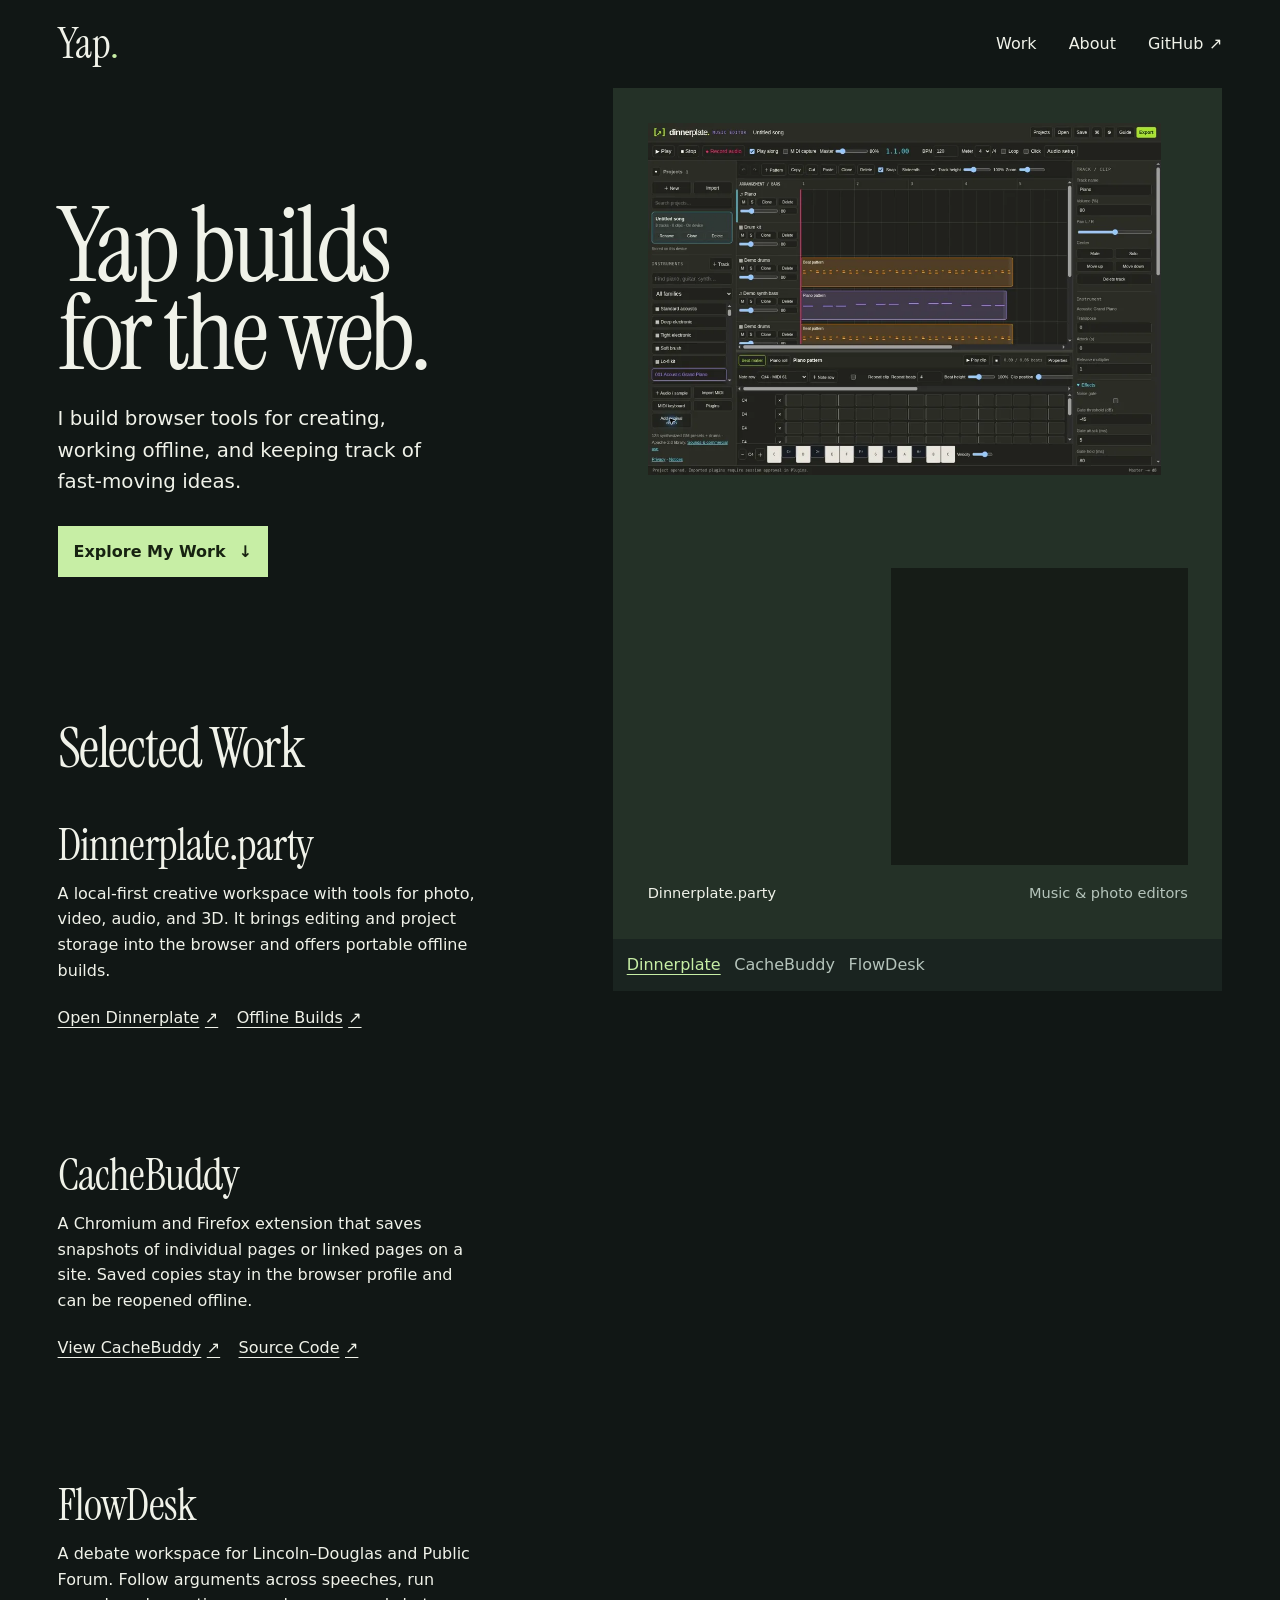
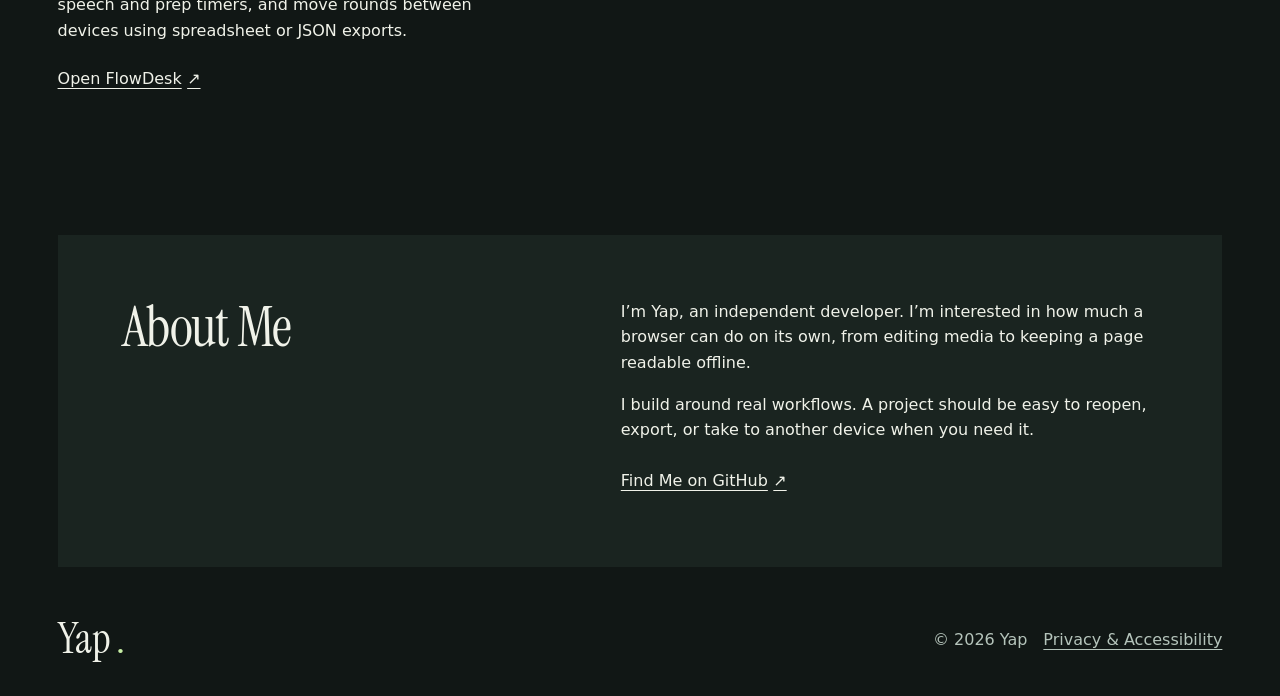
==== docs/index.html @ b9e04095 "Build Yap’s developer portfolio" ====
<!doctype html>
<html lang="en">
<head>
  <meta charset="utf-8">
  <meta name="viewport" content="width=device-width, initial-scale=1">
  <meta name="theme-color" content="#111715">
  <meta name="referrer" content="no-referrer">
  <meta name="description" content="Yap’s developer portfolio. Explore Dinnerplate.party, CacheBuddy, and FlowDesk, three tools built for the web.">
  <meta property="og:type" content="website">
  <meta property="og:title" content="Yap · Developer Portfolio">
  <meta property="og:description" content="A creative workspace, an offline web extension, and a debate desk. Built for the browser.">
  <title>Yap · Developer Portfolio</title>
  <link rel="icon" href="data:,">
  <link rel="preload" href="instrument-serif.woff2" as="font" type="font/woff2" crossorigin>
  <link rel="stylesheet" href="styles.css">
  <script defer src="portfolio.js"></script>
</head>
<body>
  <a class="skip" href="#main">Skip to content</a>
  <header class="frame site-header">
    <a class="wordmark" href="./" aria-label="Yap, portfolio home">Yap<span aria-hidden="true">.</span></a>
    <nav aria-label="Main navigation">
      <a href="#work">Work</a>
      <a href="#about">About</a>
      <a href="https://github.com/yapperyap">GitHub <span aria-hidden="true">↗</span></a>
    </nav>
  </header>

  <main id="main" class="frame" tabindex="-1">
    <div class="split">
      <div class="reading">
        <section class="intro" data-project="dinnerplate" aria-labelledby="intro-title">
          <h1 id="intro-title">Yap builds<br>for the web.</h1>
          <p class="lead">I build browser tools for creating, working offline, and keeping track of fast-moving ideas.</p>
          <a class="primary" href="#work">Explore My Work <span aria-hidden="true">↓</span></a>
        </section>

        <section id="work" class="work" aria-labelledby="work-title">
          <h2 id="work-title" data-reveal>Selected Work</h2>

          <article id="dinnerplate" class="project" data-project="dinnerplate" aria-labelledby="dinnerplate-title">
            <h3 id="dinnerplate-title" data-reveal translate="no">Dinnerplate.party</h3>
            <p data-reveal>A local-first creative workspace with tools for photo, video, audio, and 3D. It brings editing and project storage into the browser and offers portable offline builds.</p>
            <picture class="mobile-preview">
              <img src="dinnerplate.webp" width="1000" height="687" alt="Dinnerplate’s music editor with a multi-track arrangement and instrument controls.">
            </picture>
            <div class="links" data-reveal>
              <a href="https://dinnerplate.party/">Open Dinnerplate <span aria-hidden="true">↗</span></a>
              <a href="https://github.com/yapperyap/dinnerplate-party">Offline Builds <span aria-hidden="true">↗</span></a>
            </div>
          </article>

          <article id="cachebuddy" class="project" data-project="cachebuddy" aria-labelledby="cachebuddy-title">
            <h3 id="cachebuddy-title" data-reveal translate="no">CacheBuddy</h3>
            <p data-reveal>A Chromium and Firefox extension that saves snapshots of individual pages or linked pages on a site. Saved copies stay in the browser profile and can be reopened offline.</p>
            <picture class="mobile-preview">
              <img src="cachebuddy.webp" width="560" height="520" loading="lazy" decoding="async" alt="CacheBuddy’s extension popup showing page and website capture options and save progress.">
            </picture>
            <div class="links" data-reveal>
              <a href="https://yapperyap.github.io/CacheBuddyExtension/">View CacheBuddy <span aria-hidden="true">↗</span></a>
              <a href="https://github.com/yapperyap/CacheBuddyExtension">Source Code <span aria-hidden="true">↗</span></a>
            </div>
          </article>

          <article id="flowdesk" class="project" data-project="flowdesk" aria-labelledby="flowdesk-title">
            <h3 id="flowdesk-title" data-reveal translate="no">FlowDesk</h3>
            <p data-reveal>A debate workspace for Lincoln–Douglas and Public Forum. Follow arguments across speeches, run speech and prep timers, and move rounds between devices using spreadsheet or JSON exports.</p>
            <picture class="mobile-preview">
              <img src="flowdesk.webp" width="1000" height="687" loading="lazy" decoding="async" alt="Illustration of a debate flow, with argument rows and columns for successive speeches.">
            </picture>
            <div class="links" data-reveal>
              <a href="https://flowdesk.party/">Open FlowDesk <span aria-hidden="true">↗</span></a>
            </div>
          </article>
        </section>
      </div>

      <aside class="stage" aria-label="Project previews">
        <div class="stage-art" aria-hidden="true">
          <figure class="preview preview-dinner is-active" data-preview="dinnerplate">
            <div class="dinner-art">
              <img class="dinner-main" src="dinnerplate.webp" width="1000" height="687" alt="" fetchpriority="high">
              <picture class="dinner-secondary">
                <source media="(width > 48rem)" srcset="photo-editor.webp">
                <img src="[data-uri]" width="1000" height="687" alt="" decoding="async">
              </picture>
            </div>
            <figcaption>Dinnerplate.party <span>Music &amp; photo editors</span></figcaption>
          </figure>
          <figure class="preview preview-cache" data-preview="cachebuddy">
            <img src="cachebuddy.webp" width="560" height="520" alt="" loading="lazy" decoding="async">
            <figcaption>CacheBuddy <span>Offline web snapshots</span></figcaption>
          </figure>
          <figure class="preview preview-flow" data-preview="flowdesk">
            <img src="flowdesk.webp" width="1000" height="687" alt="" loading="lazy" decoding="async">
            <figcaption>FlowDesk <span>Illustrated debate flow</span></figcaption>
          </figure>
        </div>
        <nav class="stage-links" aria-label="Jump to a project">
          <a href="#dinnerplate" aria-current="location">Dinnerplate</a>
          <a href="#cachebuddy">CacheBuddy</a>
          <a href="#flowdesk">FlowDesk</a>
        </nav>
      </aside>
    </div>

    <section id="about" class="about" aria-labelledby="about-title">
      <h2 id="about-title" data-reveal>About Me</h2>
      <div>
        <p data-reveal>I’m Yap, an independent developer. I’m interested in how much a browser can do on its own, from editing media to keeping a page readable offline.</p>
        <p data-reveal>I build around real workflows. A project should be easy to reopen, export, or take to another device when you need it.</p>
        <a href="https://github.com/yapperyap" class="text-link" data-reveal>Find Me on GitHub <span aria-hidden="true">↗</span></a>
      </div>
    </section>
  </main>

  <footer class="frame site-footer">
    <a class="wordmark" href="./" aria-label="Yap, portfolio home">Yap<span aria-hidden="true">.</span></a>
    <div>
      <p>© 2026 Yap</p>
      <a href="site-notice.html">Privacy &amp; Accessibility</a>
    </div>
  </footer>
</body>
</html>
---- docs/styles.css ----
@font-face {
  font-family: "Instrument Serif";
  src: url("instrument-serif.woff2") format("woff2");
  font-style: normal;
  font-weight: 400;
  font-display: swap;
}

:root {
  color-scheme: dark;
  --ground: #111715;
  --surface: #1a2420;
  --text: #f0f2e9;
  --muted: #b5c4bb;
  --accent: #c7eea5;
  --margin: clamp(1.25rem, 4.5vw, 5rem);
  --display: "Instrument Serif", Georgia, serif;
  background: var(--ground);
  color: var(--text);
  font: 100%/1.6 system-ui, sans-serif;
}

*, *::before, *::after { box-sizing: border-box; }
html { scroll-padding-block: 1.5rem; }
body { margin: 0; }
h1, h2, h3, p, figure { margin: 0; }
h1, h2, h3 { font-weight: 400; text-wrap: balance; }
a { color: inherit; text-underline-offset: .24em; touch-action: manipulation; }
a:hover { color: var(--accent); }
:focus-visible { outline: 2px solid var(--accent); outline-offset: 5px; }
img { display: block; width: 100%; height: auto; }
.frame {
  width: min(100% - var(--margin) * 2, 90rem);
  margin-inline: auto;
}
.skip {
  position: fixed;
  z-index: 3;
  top: .75rem;
  left: .75rem;
  padding: .75rem 1rem;
  background: var(--accent);
  color: var(--ground);
  transform: translateY(-170%);
}
.skip:focus { transform: translateY(0); color: var(--ground); outline-color: var(--text); }
.site-header, .site-footer {
  display: flex;
  justify-content: space-between;
  align-items: center;
  gap: 1rem;
  min-height: 5.5rem;
}
.wordmark {
  font: 400 2.65rem/.9 var(--display);
  text-decoration: none;
  padding-block: .35rem;
}
.wordmark span { color: var(--accent); }
.site-header nav { display: flex; gap: clamp(.8rem, 2.5vw, 2.2rem); }
.site-header nav a, .site-footer a { display: inline-flex; align-items: center; gap: .35rem; min-height: 2.75rem; }
.site-header nav a { text-decoration: none; }
.site-header nav a:hover { text-decoration: underline; }

.split {
  display: grid;
  grid-template-columns: minmax(0, .88fr) minmax(0, 1.12fr);
  gap: clamp(2.4rem, 6vw, 6.5rem);
  align-items: start;
}
.reading { min-width: 0; }
.intro {
  min-height: min(67vh, 40rem);
  display: flex;
  flex-direction: column;
  justify-content: center;
  align-items: flex-start;
  padding-block: clamp(2.5rem, 7vw, 6.75rem);
}
h1 {
  font-family: var(--display);
  font-size: clamp(4.9rem, 8.1vw, 8.4rem);
  letter-spacing: -.035em;
  line-height: .85;
}
.lead {
  margin-block: 1.55rem 1.75rem;
  max-width: 31ch;
  font-size: clamp(1.05rem, 1.55vw, 1.3rem);
}
.primary {
  display: inline-flex;
  min-height: 3.2rem;
  align-items: center;
  gap: .8rem;
  padding: .55rem 1rem;
  background: var(--accent);
  color: #172211;
  font-weight: 600;
  text-decoration: none;
}
.primary:hover { background: #e0ffc7; color: #172211; }
.primary:active { transform: translateY(2px); }

.work { padding-block: 1.8rem 2rem; }
h2 {
  font: 400 clamp(2.7rem, 4.4vw, 4.2rem)/1 var(--display);
  letter-spacing: -.025em;
}
.project {
  max-width: 47ch;
  padding-block: 2.9rem;
}
.project + .project { margin-top: 1.25rem; }
.project h3 {
  font: 400 clamp(2.2rem, 3.45vw, 3.3rem)/1.03 var(--display);
  letter-spacing: -.018em;
  margin-bottom: .8rem;
}
.project p { max-width: 42ch; }
.links { display: flex; flex-wrap: wrap; gap: 0 1.15rem; margin-top: .8rem; }
.links a, .text-link { display: inline-flex; align-items: center; gap: .34rem; min-height: 2.75rem; }
.mobile-preview { display: none; }
.stage { position: sticky; top: 1.25rem; min-width: 0; }
.stage-art {
  display: grid;
  background: var(--surface);
  min-height: clamp(26rem, 47vw, 44rem);
  min-height: min(75svh, clamp(26rem, 47vw, 44rem));
}
.preview {
  grid-area: 1 / 1;
  display: grid;
  grid-template-rows: 1fr auto;
  align-items: center;
  padding: clamp(1rem, 2.7vw, 2.45rem);
  gap: 1rem;
  min-width: 0;
  opacity: 0;
  transition: opacity 480ms ease;
}
.preview.is-active { opacity: 1; z-index: 1; }
.preview-dinner { background: #243127; }
.preview-cache { background: #202e2c; }
.preview-flow { background: #262f32; }
.preview > img { justify-self: center; width: min(100%, 34rem); }
.preview-cache > img { width: min(77%, 24rem); }
.preview figcaption {
  display: flex;
  flex-wrap: wrap;
  justify-content: space-between;
  gap: .15rem 1rem;
  color: var(--text);
  font-size: .91rem;
}
.preview figcaption span { color: var(--muted); }
.dinner-art { display: grid; grid-template-columns: repeat(20, minmax(0, 1fr)); grid-template-rows: repeat(20, minmax(0, 1fr)); align-items: start; }
.dinner-art img { background: #161c17; }
.dinner-main { grid-area: 1 / 1 / 17 / 20; }
.dinner-secondary { grid-area: 13 / 10 / 21 / 21; align-self: end; }
.stage-links {
  display: flex;
  flex-wrap: wrap;
  gap: 0 .85rem;
  min-height: 3.25rem;
  padding-inline: .85rem;
  background: var(--surface);
}
.stage-links a {
  display: inline-flex;
  align-items: center;
  min-height: 2.75rem;
  text-decoration: none;
  color: var(--muted);
}
.stage-links a:hover, .stage-links a[aria-current] { color: var(--accent); text-decoration: underline; }
.about {
  background: var(--surface);
  display: grid;
  grid-template-columns: minmax(0, .88fr) minmax(0, 1.12fr);
  gap: clamp(1.4rem, 6vw, 6.5rem);
  padding: clamp(1.75rem, 5vw, 5rem);
  margin-block: 3.5rem 2rem;
}
.about p { max-width: 52ch; margin-bottom: 1rem; }
.site-footer { padding-block: 1rem 2rem; }
.site-footer > div { display: flex; flex-wrap: wrap; align-items: center; justify-content: end; gap: 0 1rem; color: var(--muted); }
.notice { max-width: 43rem; padding-block: 3rem 4rem; }
.notice h1 { font-size: clamp(3.6rem, 7vw, 6rem); }
.notice h2 { font-size: 2.35rem; margin-block: 2.15rem .6rem; }
.notice p + p { margin-top: .85rem; }
.notice a { overflow-wrap: anywhere; }

@media (max-width: 64rem) {
  .split { gap: 2rem; }
  h1 { font-size: clamp(4.5rem, 8.5vw, 6.8rem); }
}

@media (max-width: 48rem) {
  .site-header { min-height: 4.65rem; }
  .split { display: block; }
  .stage { display: none; }
  .intro { min-height: 0; padding-block: clamp(2rem, 9vw, 5rem) 2.5rem; }
  h1 { font-size: clamp(4.5rem, 12.75vw, 6.9rem); }
  .work { padding-block: .75rem 0; }
  .project { max-width: none; padding-block: 1.8rem; }
  .project + .project { margin-top: .65rem; }
  .mobile-preview { display: block; margin-top: 1.1rem; max-width: 35rem; background: var(--surface); }
  #cachebuddy .mobile-preview { padding: 1rem; }
  #cachebuddy .mobile-preview img { width: min(100%, 24rem); margin-inline: auto; }
  .about { grid-template-columns: 1fr; margin-block: 2rem 1rem; }
}

@media (prefers-reduced-motion: no-preference) {
  html { scroll-behavior: smooth; }
  .intro h1, .intro .lead, .intro .primary, .stage-art {
    animation: arrive 620ms cubic-bezier(.2, .65, .3, 1) backwards;
  }
  .intro .lead { animation-delay: 80ms; }
  .intro .primary { animation-delay: 160ms; }
  .stage-art { animation-delay: 110ms; }
  .dinner-secondary { animation: settle 1.2s cubic-bezier(.2, .65, .3, 1) 160ms backwards; }
  .revealed { animation: arrive 520ms cubic-bezier(.2, .65, .3, 1) var(--delay, 0ms) backwards; }
  @keyframes arrive { from { opacity: 0; transform: translateY(17px); } }
  @keyframes settle { from { opacity: 0; transform: translate(12px, 16px) scale(.97); } }
}

@media (prefers-reduced-motion: reduce) {
  .preview { transition: none; }
}
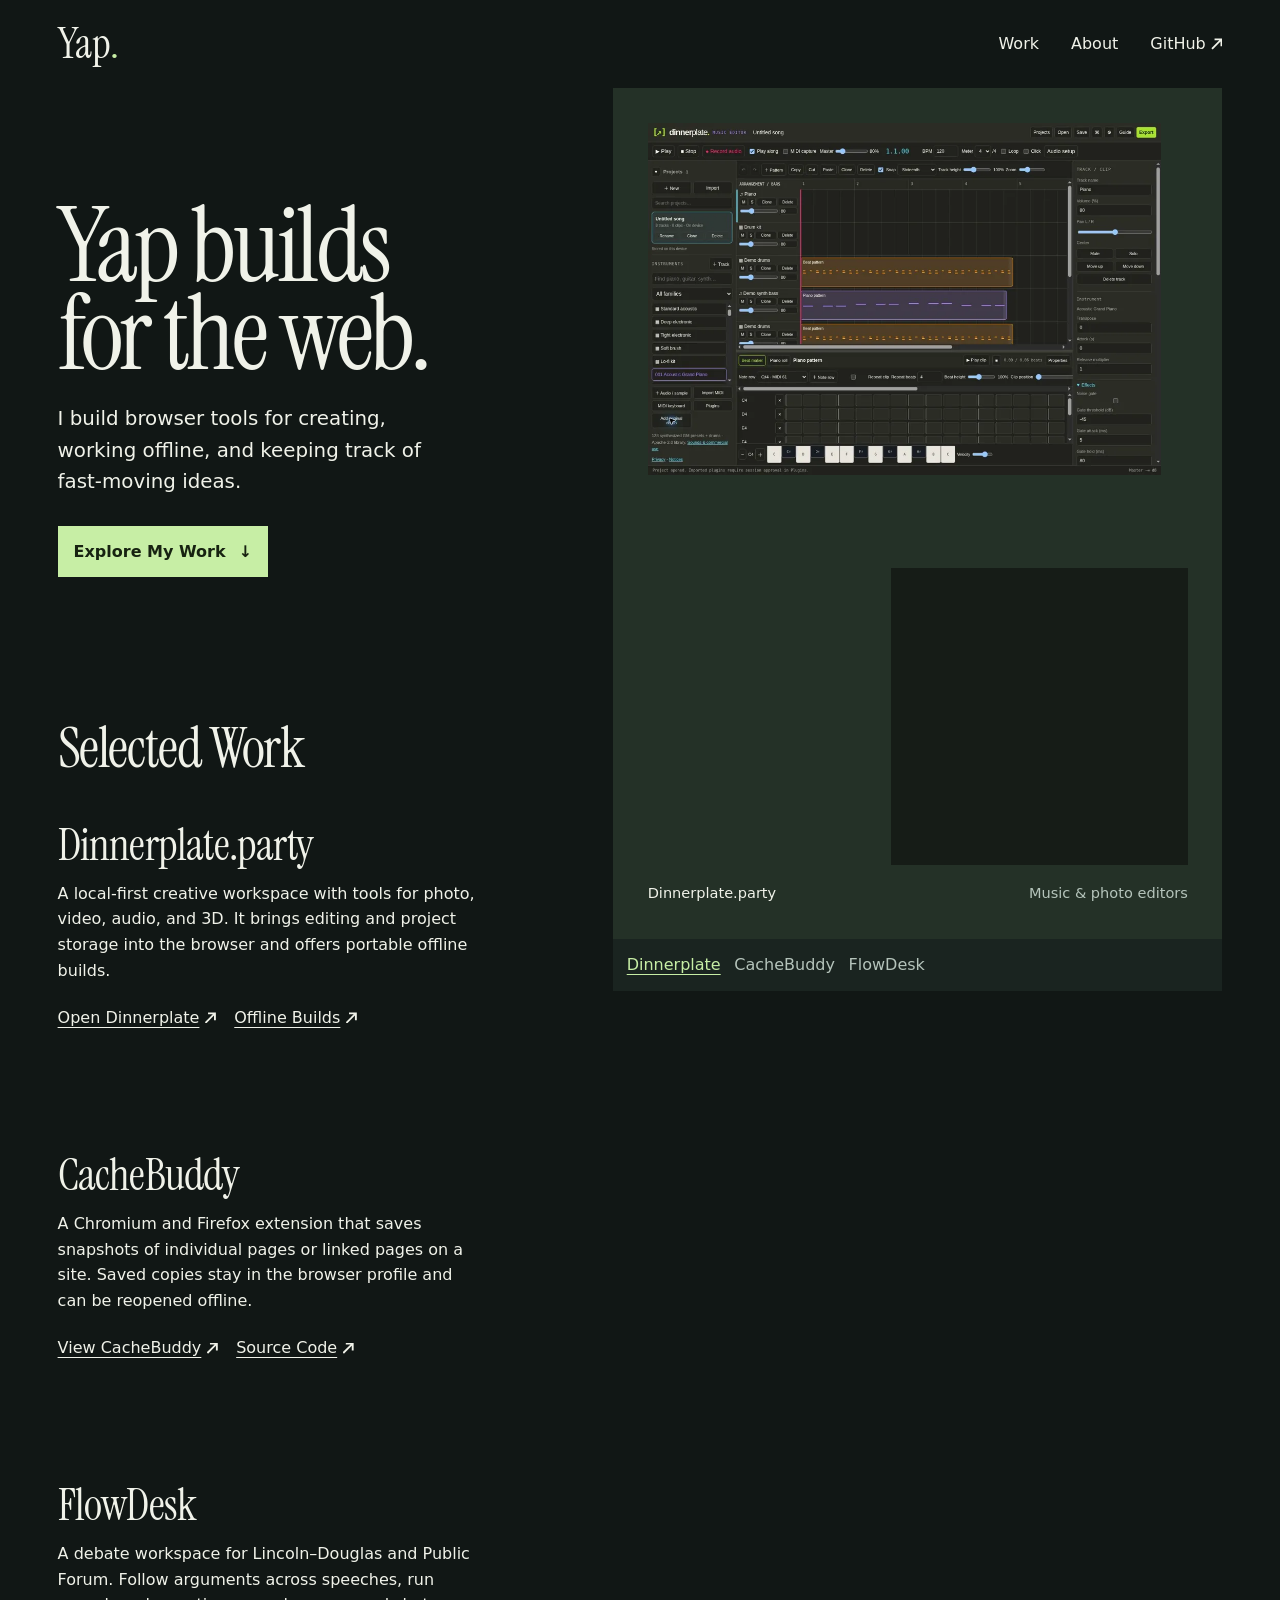
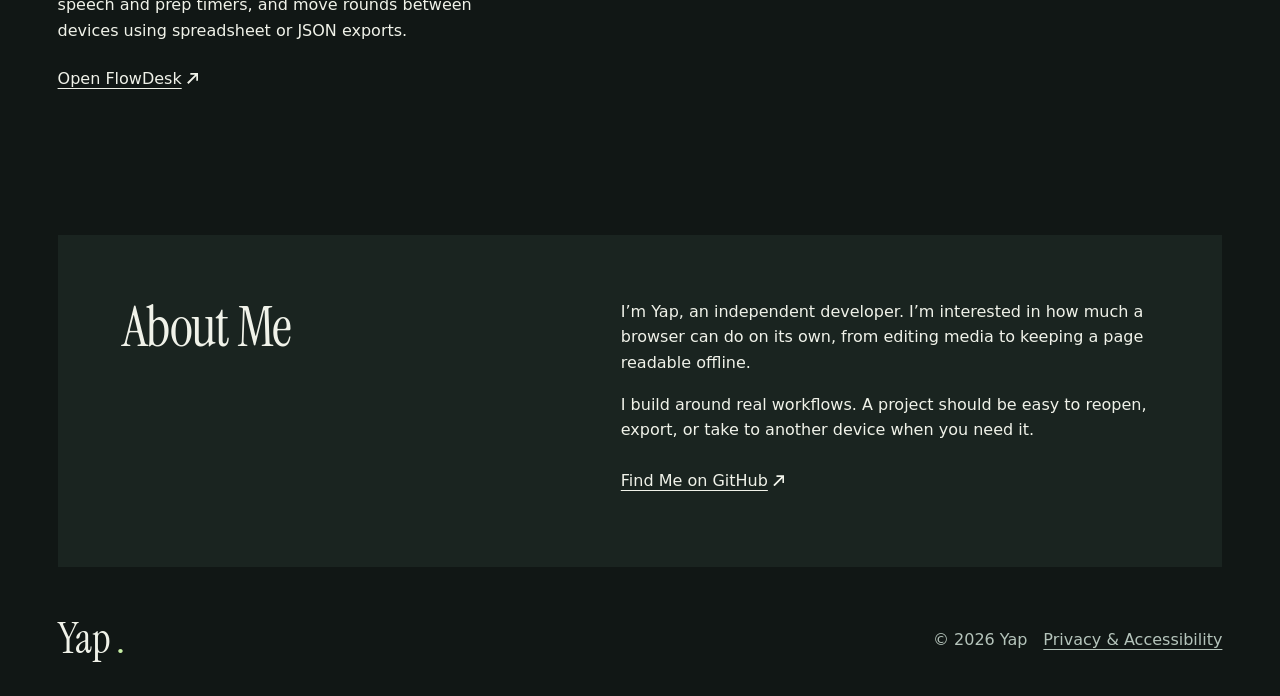
==== commit f87ccd5d: "Keep project previews aligned with jump links" ====
--- a/docs/index.html
+++ b/docs/index.html
@@ -22,7 +22,7 @@
     <nav aria-label="Main navigation">
       <a href="#work">Work</a>
       <a href="#about">About</a>
-      <a href="https://github.com/yapperyap">GitHub <span aria-hidden="true">↗</span></a>
+      <a href="https://github.com/yapperyap">GitHub <span class="outbound" aria-hidden="true"></span></a>
     </nav>
   </header>
 
@@ -45,8 +45,8 @@
               <img src="dinnerplate.webp" width="1000" height="687" alt="Dinnerplate’s music editor with a multi-track arrangement and instrument controls.">
             </picture>
             <div class="links" data-reveal>
-              <a href="https://dinnerplate.party/">Open Dinnerplate <span aria-hidden="true">↗</span></a>
-              <a href="https://github.com/yapperyap/dinnerplate-party">Offline Builds <span aria-hidden="true">↗</span></a>
+              <a href="https://dinnerplate.party/">Open Dinnerplate <span class="outbound" aria-hidden="true"></span></a>
+              <a href="https://github.com/yapperyap/dinnerplate-party">Offline Builds <span class="outbound" aria-hidden="true"></span></a>
             </div>
           </article>
 
@@ -57,8 +57,8 @@
               <img src="cachebuddy.webp" width="560" height="520" loading="lazy" decoding="async" alt="CacheBuddy’s extension popup showing page and website capture options and save progress.">
             </picture>
             <div class="links" data-reveal>
-              <a href="https://yapperyap.github.io/CacheBuddyExtension/">View CacheBuddy <span aria-hidden="true">↗</span></a>
-              <a href="https://github.com/yapperyap/CacheBuddyExtension">Source Code <span aria-hidden="true">↗</span></a>
+              <a href="https://yapperyap.github.io/CacheBuddyExtension/">View CacheBuddy <span class="outbound" aria-hidden="true"></span></a>
+              <a href="https://github.com/yapperyap/CacheBuddyExtension">Source Code <span class="outbound" aria-hidden="true"></span></a>
             </div>
           </article>
 
@@ -69,7 +69,7 @@
               <img src="flowdesk.webp" width="1000" height="687" loading="lazy" decoding="async" alt="Illustration of a debate flow, with argument rows and columns for successive speeches.">
             </picture>
             <div class="links" data-reveal>
-              <a href="https://flowdesk.party/">Open FlowDesk <span aria-hidden="true">↗</span></a>
+              <a href="https://flowdesk.party/">Open FlowDesk <span class="outbound" aria-hidden="true"></span></a>
             </div>
           </article>
         </section>
@@ -109,7 +109,7 @@
       <div>
         <p data-reveal>I’m Yap, an independent developer. I’m interested in how much a browser can do on its own, from editing media to keeping a page readable offline.</p>
         <p data-reveal>I build around real workflows. A project should be easy to reopen, export, or take to another device when you need it.</p>
-        <a href="https://github.com/yapperyap" class="text-link" data-reveal>Find Me on GitHub <span aria-hidden="true">↗</span></a>
+        <a href="https://github.com/yapperyap" class="text-link" data-reveal>Find Me on GitHub <span class="outbound" aria-hidden="true"></span></a>
       </div>
     </section>
   </main>
--- a/docs/styles.css
+++ b/docs/styles.css
@@ -27,6 +27,14 @@
 h1, h2, h3 { font-weight: 400; text-wrap: balance; }
 a { color: inherit; text-underline-offset: .24em; touch-action: manipulation; }
 a:hover { color: var(--accent); }
+.outbound {
+  display: inline-block;
+  width: .69em;
+  height: .69em;
+  flex: none;
+  background: currentColor;
+  clip-path: polygon(29% 0, 100% 0, 100% 71%, 83% 71%, 83% 28%, 12% 100%, 0 88%, 72% 17%, 29% 17%);
+}
 :focus-visible { outline: 2px solid var(--accent); outline-offset: 5px; }
 img { display: block; width: 100%; height: auto; }
 .frame {
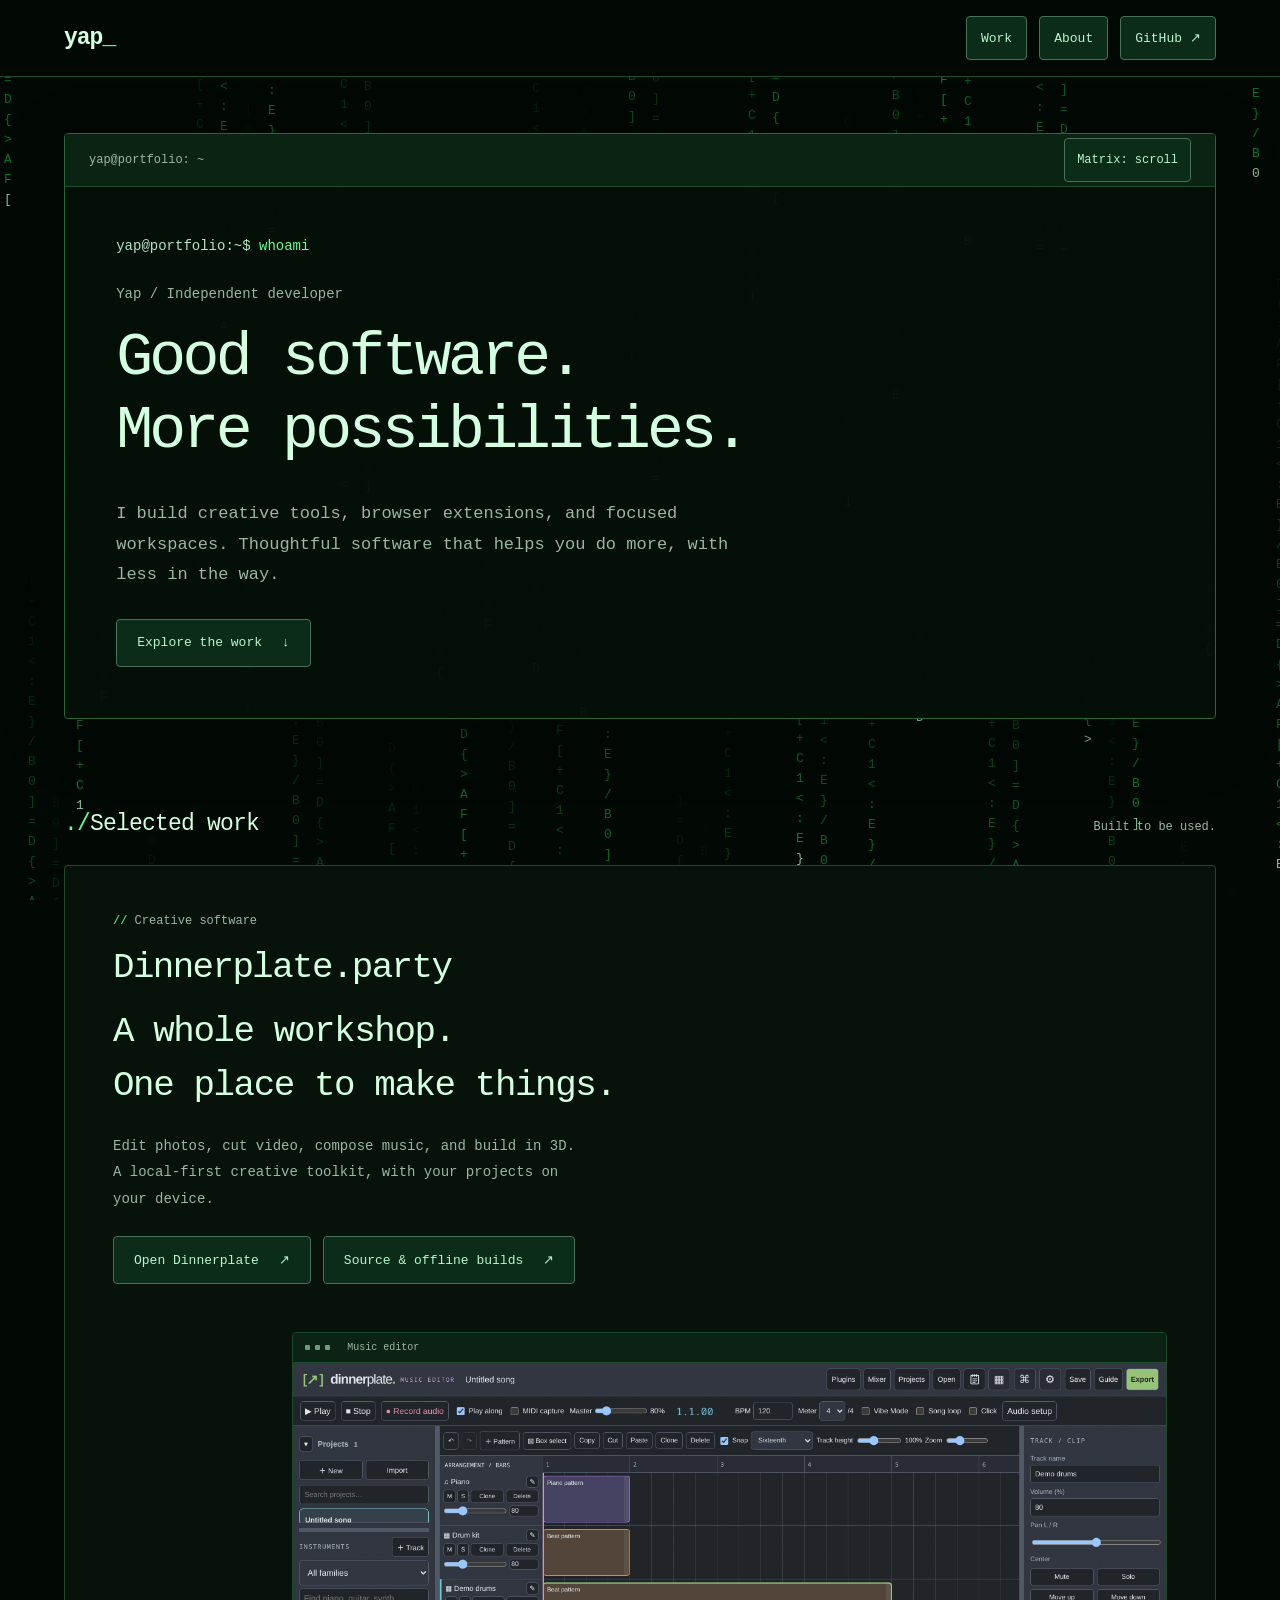
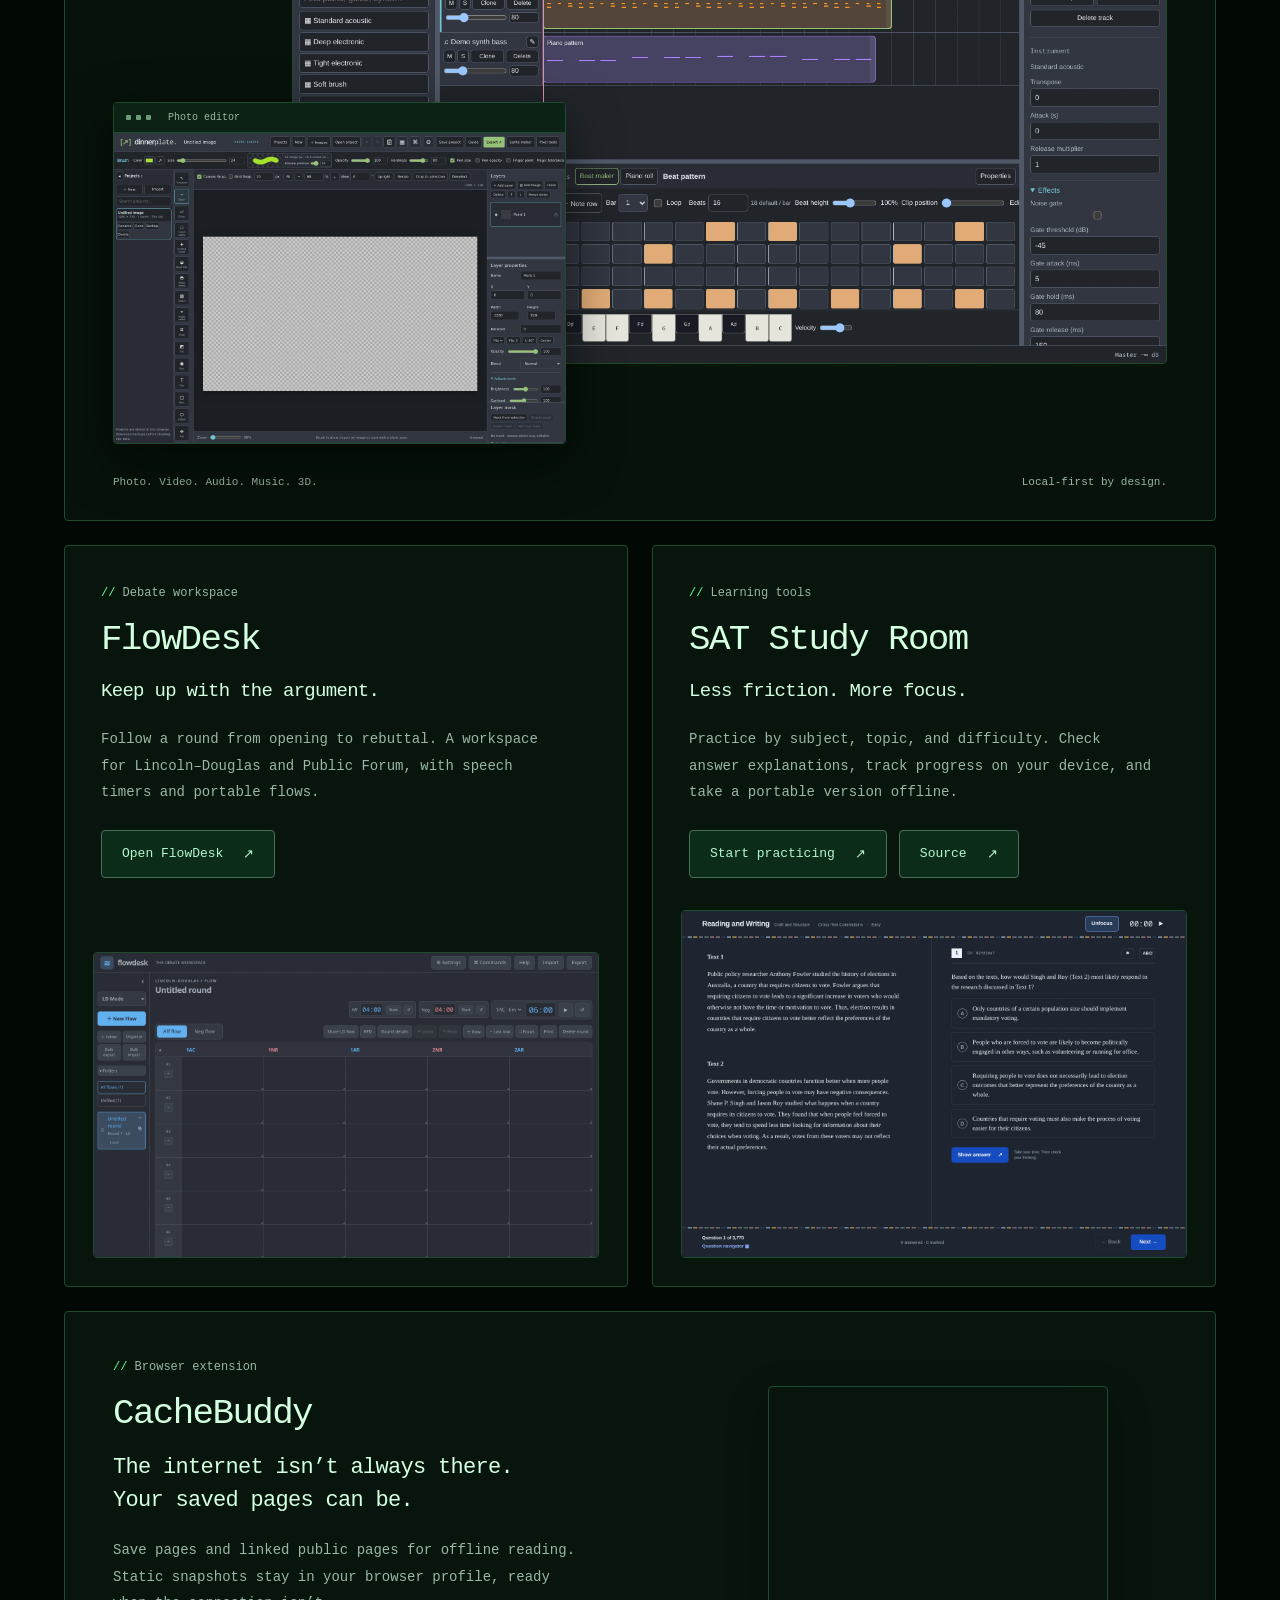
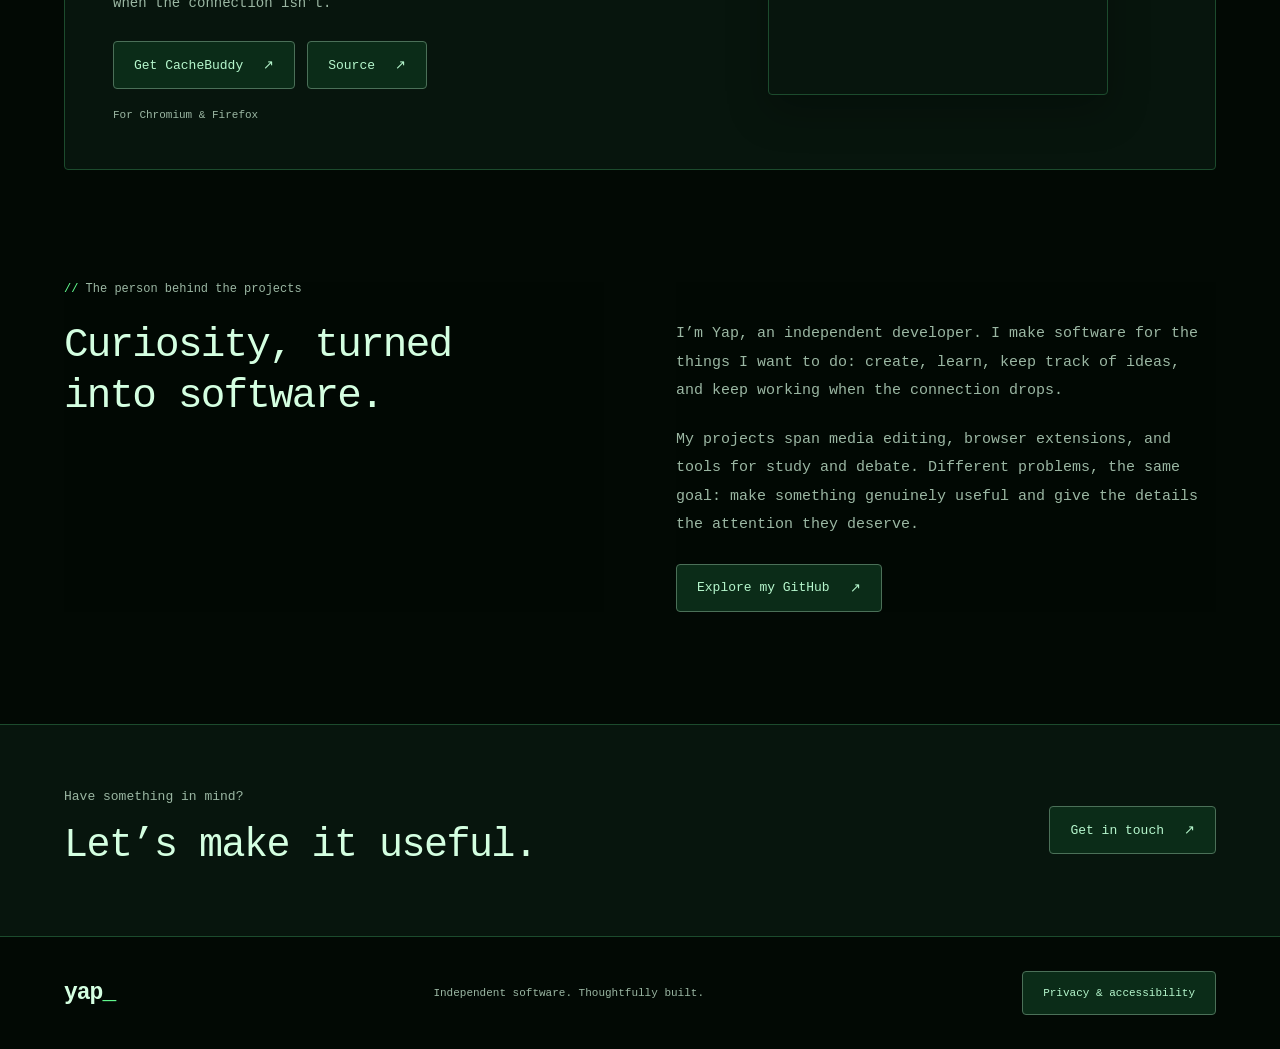
==== commit a6903f22: "Publish redesigned portfolio with Matrix background and four projects" ====
--- a/docs/index.html
+++ b/docs/index.html
@@ -3,123 +3,108 @@
 <head>
   <meta charset="utf-8">
   <meta name="viewport" content="width=device-width, initial-scale=1">
-  <meta name="theme-color" content="#111715">
+  <meta name="theme-color" content="#020904">
   <meta name="referrer" content="no-referrer">
-  <meta name="description" content="Yap’s developer portfolio. Explore Dinnerplate.party, CacheBuddy, and FlowDesk, three tools built for the web.">
+  <meta name="description" content="Yap builds software for making things, thinking clearly, and working offline. Explore Dinnerplate, FlowDesk, SAT Study Room, and CacheBuddy.">
   <meta property="og:type" content="website">
-  <meta property="og:title" content="Yap · Developer Portfolio">
-  <meta property="og:description" content="A creative workspace, an offline web extension, and a debate desk. Built for the browser.">
-  <title>Yap · Developer Portfolio</title>
-  <link rel="icon" href="data:,">
-  <link rel="preload" href="instrument-serif.woff2" as="font" type="font/woff2" crossorigin>
-  <link rel="stylesheet" href="styles.css">
-  <script defer src="portfolio.js"></script>
+  <meta property="og:title" content="Yap — Independent Developer">
+  <meta property="og:description" content="Creative tools, browser extensions, and focused workspaces. Software built around what you want to do.">
+  <title>Yap — Independent Developer</title>
+  <link rel="icon" href="favicon.svg" type="image/svg+xml">
+  <link rel="stylesheet" href="styles.css?v=10">
+  <script defer src="matrix.js?v=3"></script>
 </head>
-<body>
+<body id="top">
+  <canvas id="matrix-background" aria-hidden="true"></canvas>
   <a class="skip" href="#main">Skip to content</a>
-  <header class="frame site-header">
-    <a class="wordmark" href="./" aria-label="Yap, portfolio home">Yap<span aria-hidden="true">.</span></a>
-    <nav aria-label="Main navigation">
-      <a href="#work">Work</a>
-      <a href="#about">About</a>
-      <a href="https://github.com/yapperyap">GitHub <span class="outbound" aria-hidden="true"></span></a>
-    </nav>
+  <header class="site-header">
+    <div class="frame header-inner">
+      <a class="wordmark" href="./" aria-label="Yap, portfolio home" translate="no">yap<span aria-hidden="true">_</span></a>
+      <nav aria-label="Main navigation">
+        <a class="button primary" href="#work">Work</a>
+        <a class="button primary" href="#about">About</a>
+        <a class="button primary" href="https://github.com/yapperyap">GitHub <span aria-hidden="true">↗</span></a>
+      </nav>
+    </div>
   </header>
+  <main id="main" tabindex="-1">
+    <section class="intro frame" aria-labelledby="intro-title">
+      <div class="terminal-window">
+      <div class="terminal-titlebar"><span translate="no">yap@portfolio: ~</span><button class="button primary" id="matrix-toggle" type="button" aria-label="Scroll-driven Matrix background" aria-pressed="true" hidden>Matrix: scroll</button></div>
+      <div class="terminal-content">
+      <p class="intro-name"><span class="prompt-path" aria-hidden="true">yap@portfolio:~$ </span><span translate="no">whoami</span></p>
+      <p class="intro-role">Yap / Independent developer</p>
+      <h1 id="intro-title">Good software.<br>More possibilities.</h1>
+      <div class="intro-bottom">
+        <p>I build creative tools, browser extensions, and focused workspaces. Thoughtful software that helps you do more, with less in the way.</p>
+        <a class="button primary" href="#work">Explore the work <span aria-hidden="true">↓</span></a>
+      </div>
+      </div>
+      </div>
+    </section>
 
-  <main id="main" class="frame" tabindex="-1">
-    <div class="split">
-      <div class="reading">
-        <section class="intro" data-project="dinnerplate" aria-labelledby="intro-title">
-          <h1 id="intro-title">Yap builds<br>for the web.</h1>
-          <p class="lead">I build browser tools for creating, working offline, and keeping track of fast-moving ideas.</p>
-          <a class="primary" href="#work">Explore My Work <span aria-hidden="true">↓</span></a>
-        </section>
+    <section id="work" class="frame work" aria-labelledby="work-title">
+      <div class="section-heading"><h2 id="work-title">Selected work</h2><p>Built to be used.</p></div>
+      <article id="dinnerplate" class="project dinnerplate" aria-labelledby="dinnerplate-title">
+        <div class="project-copy">
+          <p class="category">Creative software</p>
+          <h3 id="dinnerplate-title" translate="no">Dinnerplate.party</h3>
+          <p class="project-line">A whole workshop.<br>One place to make things.</p>
+          <p class="description">Edit photos, cut video, compose music, and build in 3D. A local-first creative toolkit, with your projects on your device.</p>
+          <div class="links">
+            <a class="button light" href="https://dinnerplate.party/">Open Dinnerplate <span aria-hidden="true">↗</span></a>
+            <a class="button primary" href="https://github.com/yapperyap/dinnerplate-party">Source &amp; offline builds <span aria-hidden="true">↗</span></a>
+          </div>
+        </div>
+        <div class="dinner-gallery">
+          <figure class="product-window music-window"><div class="window-bar" aria-hidden="true"><i></i><i></i><i></i><span>Music editor</span></div><img src="dinnerplate.webp" width="2880" height="1980" alt="Dinnerplate music editor in One Dark theme with a multitrack arrangement, beat sequencer, and instrument controls." fetchpriority="high"></figure>
+          <figure class="product-window photo-window"><div class="window-bar" aria-hidden="true"><i></i><i></i><i></i><span>Photo editor</span></div><img src="photo-editor.webp" width="2880" height="1980" alt="Dinnerplate photo editor in One Dark theme with a transparent canvas, brush tools, layers, and adjustment controls." loading="lazy" decoding="async"></figure>
+        </div>
+        <div class="project-footnote"><span>Photo. Video. Audio. Music. 3D.</span><span>Local-first by design.</span></div>
+      </article>
 
-        <section id="work" class="work" aria-labelledby="work-title">
-          <h2 id="work-title" data-reveal>Selected Work</h2>
-
-          <article id="dinnerplate" class="project" data-project="dinnerplate" aria-labelledby="dinnerplate-title">
-            <h3 id="dinnerplate-title" data-reveal translate="no">Dinnerplate.party</h3>
-            <p data-reveal>A local-first creative workspace with tools for photo, video, audio, and 3D. It brings editing and project storage into the browser and offers portable offline builds.</p>
-            <picture class="mobile-preview">
-              <img src="dinnerplate.webp" width="1000" height="687" alt="Dinnerplate’s music editor with a multi-track arrangement and instrument controls.">
-            </picture>
-            <div class="links" data-reveal>
-              <a href="https://dinnerplate.party/">Open Dinnerplate <span class="outbound" aria-hidden="true"></span></a>
-              <a href="https://github.com/yapperyap/dinnerplate-party">Offline Builds <span class="outbound" aria-hidden="true"></span></a>
-            </div>
-          </article>
-
-          <article id="cachebuddy" class="project" data-project="cachebuddy" aria-labelledby="cachebuddy-title">
-            <h3 id="cachebuddy-title" data-reveal translate="no">CacheBuddy</h3>
-            <p data-reveal>A Chromium and Firefox extension that saves snapshots of individual pages or linked pages on a site. Saved copies stay in the browser profile and can be reopened offline.</p>
-            <picture class="mobile-preview">
-              <img src="cachebuddy.webp" width="560" height="520" loading="lazy" decoding="async" alt="CacheBuddy’s extension popup showing page and website capture options and save progress.">
-            </picture>
-            <div class="links" data-reveal>
-              <a href="https://yapperyap.github.io/CacheBuddyExtension/">View CacheBuddy <span class="outbound" aria-hidden="true"></span></a>
-              <a href="https://github.com/yapperyap/CacheBuddyExtension">Source Code <span class="outbound" aria-hidden="true"></span></a>
-            </div>
-          </article>
-
-          <article id="flowdesk" class="project" data-project="flowdesk" aria-labelledby="flowdesk-title">
-            <h3 id="flowdesk-title" data-reveal translate="no">FlowDesk</h3>
-            <p data-reveal>A debate workspace for Lincoln–Douglas and Public Forum. Follow arguments across speeches, run speech and prep timers, and move rounds between devices using spreadsheet or JSON exports.</p>
-            <picture class="mobile-preview">
-              <img src="flowdesk.webp" width="1000" height="687" loading="lazy" decoding="async" alt="Illustration of a debate flow, with argument rows and columns for successive speeches.">
-            </picture>
-            <div class="links" data-reveal>
-              <a href="https://flowdesk.party/">Open FlowDesk <span class="outbound" aria-hidden="true"></span></a>
-            </div>
-          </article>
-        </section>
+      <div class="project-pair">
+        <article id="flowdesk" class="project flowdesk" aria-labelledby="flowdesk-title">
+          <div class="project-copy">
+            <p class="category">Debate workspace</p>
+            <h3 id="flowdesk-title" translate="no">FlowDesk</h3>
+            <p class="project-line">Keep up with the argument.</p>
+            <p class="description">Follow a round from opening to rebuttal. A workspace for Lincoln–Douglas and Public Forum, with speech timers and portable flows.</p>
+            <div class="links"><a class="button primary" href="https://flowdesk.party/">Open FlowDesk <span aria-hidden="true">↗</span></a></div>
+          </div>
+          <figure class="pair-image"><img src="flowdesk-live.webp" width="2880" height="1980" loading="lazy" decoding="async" alt="FlowDesk’s debate workspace with speech timers, round organization, and columns for successive speeches."></figure>
+        </article>
+        <article id="sat-study-room" class="project sat" aria-labelledby="sat-title">
+          <div class="project-copy">
+            <p class="category">Learning tools</p>
+            <h3 id="sat-title" translate="no">SAT Study Room</h3>
+            <p class="project-line">Less friction. More focus.</p>
+            <p class="description">Practice by subject, topic, and difficulty. Check answer explanations, track progress on your device, and take a portable version offline.</p>
+            <div class="links"><a class="button primary" href="https://yapperyap.github.io/sat-study-room/">Start practicing <span aria-hidden="true">↗</span></a><a class="button primary" href="https://github.com/yapperyap/sat-study-room">Source <span aria-hidden="true">↗</span></a></div>
+          </div>
+          <figure class="pair-image"><img src="sat-focus-mode.webp" width="2880" height="1980" loading="lazy" decoding="async" alt="SAT Study Room in dark Focus mode: reading passages and question with four answer choices, an Unfocus control, timer, and question navigation; no settings dialogs."></figure>
+        </article>
       </div>
 
-      <aside class="stage" aria-label="Project previews">
-        <div class="stage-art" aria-hidden="true">
-          <figure class="preview preview-dinner is-active" data-preview="dinnerplate">
-            <div class="dinner-art">
-              <img class="dinner-main" src="dinnerplate.webp" width="1000" height="687" alt="" fetchpriority="high">
-              <picture class="dinner-secondary">
-                <source media="(width > 48rem)" srcset="photo-editor.webp">
-                <img src="[data-uri]" width="1000" height="687" alt="" decoding="async">
-              </picture>
-            </div>
-            <figcaption>Dinnerplate.party <span>Music &amp; photo editors</span></figcaption>
-          </figure>
-          <figure class="preview preview-cache" data-preview="cachebuddy">
-            <img src="cachebuddy.webp" width="560" height="520" alt="" loading="lazy" decoding="async">
-            <figcaption>CacheBuddy <span>Offline web snapshots</span></figcaption>
-          </figure>
-          <figure class="preview preview-flow" data-preview="flowdesk">
-            <img src="flowdesk.webp" width="1000" height="687" alt="" loading="lazy" decoding="async">
-            <figcaption>FlowDesk <span>Illustrated debate flow</span></figcaption>
-          </figure>
+      <article id="cachebuddy" class="project cachebuddy" aria-labelledby="cachebuddy-title">
+        <div class="project-copy">
+          <p class="category">Browser extension</p>
+          <h3 id="cachebuddy-title" translate="no">CacheBuddy</h3>
+          <p class="project-line">The internet isn’t always there.<br>Your saved pages can be.</p>
+          <p class="description">Save pages and linked public pages for offline reading. Static snapshots stay in your browser profile, ready when the connection isn’t.</p>
+          <div class="links"><a class="button primary" href="https://yapperyap.github.io/CacheBuddyExtension/">Get CacheBuddy <span aria-hidden="true">↗</span></a><a class="button primary" href="https://github.com/yapperyap/CacheBuddyExtension">Source <span aria-hidden="true">↗</span></a></div>
+          <p class="compatibility">For Chromium &amp; Firefox</p>
         </div>
-        <nav class="stage-links" aria-label="Jump to a project">
-          <a href="#dinnerplate" aria-current="location">Dinnerplate</a>
-          <a href="#cachebuddy">CacheBuddy</a>
-          <a href="#flowdesk">FlowDesk</a>
-        </nav>
-      </aside>
-    </div>
+        <figure class="cache-image"><img src="cachebuddy.webp" width="1680" height="1527" loading="lazy" decoding="async" alt="CacheBuddy’s dark extension popup showing page and website save options before a web page is selected."></figure>
+      </article>
+    </section>
 
-    <section id="about" class="about" aria-labelledby="about-title">
-      <h2 id="about-title" data-reveal>About Me</h2>
-      <div>
-        <p data-reveal>I’m Yap, an independent developer. I’m interested in how much a browser can do on its own, from editing media to keeping a page readable offline.</p>
-        <p data-reveal>I build around real workflows. A project should be easy to reopen, export, or take to another device when you need it.</p>
-        <a href="https://github.com/yapperyap" class="text-link" data-reveal>Find Me on GitHub <span class="outbound" aria-hidden="true"></span></a>
-      </div>
+    <section id="about" class="about frame" aria-labelledby="about-title">
+      <div><p class="category">The person behind the projects</p><h2 id="about-title">Curiosity, turned<br>into software.</h2></div>
+      <div class="about-copy"><p>I’m Yap, an independent developer. I make software for the things I want to do: create, learn, keep track of ideas, and keep working when the connection drops.</p><p>My projects span media editing, browser extensions, and tools for study and debate. Different problems, the same goal: make something genuinely useful and give the details the attention they deserve.</p><a class="button primary" href="https://github.com/yapperyap">Explore my GitHub <span aria-hidden="true">↗</span></a></div>
     </section>
+    <section class="contact" aria-labelledby="contact-title"><div class="frame contact-inner"><div><p>Have something in mind?</p><h2 id="contact-title">Let’s make it useful.</h2></div><a class="button primary" href="mailto:yapperyapemail@proton.me">Get in touch <span aria-hidden="true">↗</span></a></div></section>
   </main>
-
-  <footer class="frame site-footer">
-    <a class="wordmark" href="./" aria-label="Yap, portfolio home">Yap<span aria-hidden="true">.</span></a>
-    <div>
-      <p>© 2026 Yap</p>
-      <a href="site-notice.html">Privacy &amp; Accessibility</a>
-    </div>
-  </footer>
+  <footer class="frame site-footer"><a class="wordmark" href="#top" aria-label="Yap, back to top" translate="no">yap<span aria-hidden="true">_</span></a><p>Independent software. Thoughtfully built.</p><a class="button primary" href="site-notice.html">Privacy &amp; accessibility</a></footer>
 </body>
 </html>
--- a/docs/styles.css
+++ b/docs/styles.css
@@ -1,238 +1,200 @@
-@font-face {
-  font-family: "Instrument Serif";
-  src: url("instrument-serif.woff2") format("woff2");
-  font-style: normal;
-  font-weight: 400;
-  font-display: swap;
-}
-
 :root {
   color-scheme: dark;
-  --ground: #111715;
-  --surface: #1a2420;
-  --text: #f0f2e9;
-  --muted: #b5c4bb;
-  --accent: #c7eea5;
-  --margin: clamp(1.25rem, 4.5vw, 5rem);
-  --display: "Instrument Serif", Georgia, serif;
+  --ground: #020904;
+  --surface: #07150d;
+  --raised: #10291a;
+  --ink: #d4ffe1;
+  --muted: #9bb7a3;
+  --accent: #64ff91;
+  --border: #1c4b2d;
+  --corner-radius: 4px;
+  --space: clamp(24px, 5vw, 80px);
+  font-family: ui-monospace, "SFMono-Regular", Consolas, "Liberation Mono", monospace;
+  color: var(--ink);
   background: var(--ground);
-  color: var(--text);
-  font: 100%/1.6 system-ui, sans-serif;
-}
+  font-synthesis: none;
+  -webkit-font-smoothing: antialiased;
+}
+*, *::before, *::after { box-sizing: border-box; }
+html { scroll-padding-top: 100px; }
+body { margin: 0; -webkit-tap-highlight-color: #64ff9126; }
+::selection { color: #fff; background: #28563a; }
+h1, h2, h3, p, figure { margin: 0; }
+h1, h2, h3 { text-wrap: balance; }
+p { text-wrap: pretty; }
+a { color: inherit; text-decoration: none; touch-action: manipulation; }
+a:hover { text-decoration: underline; text-underline-offset: 5px; }
+a:active { opacity: .8; }
+:focus-visible { outline: 2px solid var(--accent); outline-offset: 6px; }
+img { display: block; max-width: 100%; height: auto; }
+.frame { width: min(calc(100% - var(--space) * 2), 1200px); margin-inline: auto; }
+.skip { position: fixed; top: 12px; left: 12px; z-index: 10; padding: 12px 20px; border: 1px solid var(--accent); border-radius: 4px; background: var(--raised); color: var(--ink); transform: translateY(-160%); }
+.skip:focus { transform: translateY(0); }
+.site-header { position: sticky; top: 0; z-index: 5; background: var(--ground); border-bottom: 1px solid var(--border); }
+.header-inner { min-height: 76px; display: flex; align-items: center; justify-content: space-between; gap: 24px; }
+.wordmark { font-size: 23px; font-weight: 600; letter-spacing: -1px; min-height: 44px; display: inline-flex; align-items: center; }
+.wordmark span { color: var(--accent); }
+.wordmark:hover { text-decoration: none; color: var(--accent); }
+nav { display: flex; align-items: center; gap: 12px; }
+nav a { display: inline-flex; min-height: 44px; align-items: center; gap: 6px; font-size: 13px; }
+nav a:hover { color: #fff; }
+nav a.button { min-height: 44px; padding: 10px 14px; gap: 8px; }
+.intro { padding-block: clamp(64px, 7vw, 100px) 88px; }
+.intro-name { font-size: 14px; color: var(--accent); margin-bottom: 32px; }
+.prompt-path { color: var(--muted); }
+.intro-role { color: var(--muted); font-size: 14px; margin-bottom: 20px; }
+h1 { font-size: clamp(40px, 5.2vw, 74px); font-weight: 500; line-height: 1.18; letter-spacing: -.06em; max-width: 1100px; }
+.intro-bottom { display: flex; justify-content: space-between; align-items: end; gap: 40px; margin-top: 32px; }
+.intro-bottom > p { font-size: 17px; line-height: 1.8; color: var(--muted); max-width: 60ch; }
+.button { display: inline-flex; align-items: center; justify-content: center; gap: 20px; min-height: 48px; border: 1px solid #4b7058; border-radius: var(--corner-radius); padding: 12px 20px; font-size: 13px; font-weight: 500; flex: none; transition: background-color 180ms ease, border-color 180ms ease; }
+.button:hover { text-decoration: none; border-color: var(--accent); }
+.primary, .light { color: #b6f7cd; background: #0b2c18; }
+.primary:hover, .light:hover { color: #fff; background: #244a32; }
+.work { padding-top: 20px; }
+.section-heading { display: flex; justify-content: space-between; align-items: baseline; gap: 20px; margin-bottom: 28px; }
+.section-heading h2 { font-size: 23px; font-weight: 500; letter-spacing: -.8px; }
+.section-heading h2::before { content: "./"; color: var(--accent); }
+.section-heading p { color: var(--muted); font-size: 12px; }
+.project { overflow: hidden; border: 1px solid var(--border); border-radius: var(--corner-radius); scroll-margin-top: 100px; }
+.project-copy { padding: 48px 48px 0; }
+.category { font-size: 12px; font-weight: 400; color: var(--muted); margin-bottom: 18px; }
+.category::before { content: "// "; color: var(--accent); }
+.project h3 { font-size: clamp(28px, 2.8vw, 38px); font-weight: 500; letter-spacing: -1.6px; line-height: 1.2; overflow-wrap: anywhere; }
+.project-line { font-size: 21px; line-height: 1.5; font-weight: 400; letter-spacing: -.7px; margin-top: 16px; }
+.description { font-size: 14px; line-height: 1.9; color: var(--muted); max-width: 55ch; margin-top: 20px; }
+.links { display: flex; flex-wrap: wrap; align-items: center; gap: 12px; margin-top: 24px; }
+.dinnerplate { background: #06120a; }
+.dinnerplate .project-copy { position: relative; z-index: 1; max-width: 800px; padding-top: 48px; }
+.dinnerplate .project-line { font-size: clamp(25px, 2.8vw, 36px); letter-spacing: -1.4px; }
+.dinnerplate .description { max-width: 62ch; }
+.dinner-gallery { position: relative; margin: 48px 48px 0; padding: 0 0 80px; }
+.product-window { overflow: hidden; border: 1px solid var(--border); border-radius: var(--corner-radius); background: var(--ground); }
+.music-window { width: 83%; margin-left: auto; }
+.product-window img { width: 100%; }
+.window-bar { height: 30px; display: flex; align-items: center; padding-inline: 12px; gap: 5px; color: var(--muted); background: #0c2214; border-bottom: 1px solid var(--border); }
+.window-bar i { width: 5px; height: 5px; border-radius: 1px; background: #6d9c7b; }
+.window-bar span { margin-left: 12px; font-size: 10px; }
+.photo-window { position: absolute; width: 43%; left: 0; bottom: 0; box-shadow: 0 16px 50px #0008; }
+.project-footnote { padding: 32px 48px; display: flex; justify-content: space-between; gap: 20px; color: var(--muted); font-size: 11px; }
+.project-pair { display: grid; grid-template-columns: minmax(0, 1fr) minmax(0, 1fr); gap: 24px; margin-top: 24px; }
+.project-pair .project { display: flex; flex-direction: column; min-width: 0; background: var(--surface); }
+.project-pair .project-copy { padding: 40px 36px 0; flex: 1; }
+.project-pair .project-line { font-size: 19px; }
 
-*, *::before, *::after { box-sizing: border-box; }
-html { scroll-padding-block: 1.5rem; }
-body { margin: 0; }
-h1, h2, h3, p, figure { margin: 0; }
-h1, h2, h3 { font-weight: 400; text-wrap: balance; }
-a { color: inherit; text-underline-offset: .24em; touch-action: manipulation; }
-a:hover { color: var(--accent); }
-.outbound {
-  display: inline-block;
-  width: .69em;
-  height: .69em;
-  flex: none;
-  background: currentColor;
-  clip-path: polygon(29% 0, 100% 0, 100% 71%, 83% 71%, 83% 28%, 12% 100%, 0 88%, 72% 17%, 29% 17%);
-}
-:focus-visible { outline: 2px solid var(--accent); outline-offset: 5px; }
-img { display: block; width: 100%; height: auto; }
-.frame {
-  width: min(100% - var(--margin) * 2, 90rem);
-  margin-inline: auto;
-}
-.skip {
-  position: fixed;
-  z-index: 3;
-  top: .75rem;
-  left: .75rem;
-  padding: .75rem 1rem;
-  background: var(--accent);
-  color: var(--ground);
-  transform: translateY(-170%);
-}
-.skip:focus { transform: translateY(0); color: var(--ground); outline-color: var(--text); }
-.site-header, .site-footer {
-  display: flex;
-  justify-content: space-between;
-  align-items: center;
-  gap: 1rem;
-  min-height: 5.5rem;
-}
-.wordmark {
-  font: 400 2.65rem/.9 var(--display);
-  text-decoration: none;
-  padding-block: .35rem;
-}
-.wordmark span { color: var(--accent); }
-.site-header nav { display: flex; gap: clamp(.8rem, 2.5vw, 2.2rem); }
-.site-header nav a, .site-footer a { display: inline-flex; align-items: center; gap: .35rem; min-height: 2.75rem; }
-.site-header nav a { text-decoration: none; }
-.site-header nav a:hover { text-decoration: underline; }
-
-.split {
-  display: grid;
-  grid-template-columns: minmax(0, .88fr) minmax(0, 1.12fr);
-  gap: clamp(2.4rem, 6vw, 6.5rem);
-  align-items: start;
-}
-.reading { min-width: 0; }
-.intro {
-  min-height: min(67vh, 40rem);
-  display: flex;
-  flex-direction: column;
-  justify-content: center;
-  align-items: flex-start;
-  padding-block: clamp(2.5rem, 7vw, 6.75rem);
-}
-h1 {
-  font-family: var(--display);
-  font-size: clamp(4.9rem, 8.1vw, 8.4rem);
-  letter-spacing: -.035em;
-  line-height: .85;
-}
-.lead {
-  margin-block: 1.55rem 1.75rem;
-  max-width: 31ch;
-  font-size: clamp(1.05rem, 1.55vw, 1.3rem);
-}
-.primary {
-  display: inline-flex;
-  min-height: 3.2rem;
-  align-items: center;
-  gap: .8rem;
-  padding: .55rem 1rem;
-  background: var(--accent);
-  color: #172211;
-  font-weight: 600;
-  text-decoration: none;
-}
-.primary:hover { background: #e0ffc7; color: #172211; }
-.primary:active { transform: translateY(2px); }
-
-.work { padding-block: 1.8rem 2rem; }
-h2 {
-  font: 400 clamp(2.7rem, 4.4vw, 4.2rem)/1 var(--display);
-  letter-spacing: -.025em;
-}
-.project {
-  max-width: 47ch;
-  padding-block: 2.9rem;
-}
-.project + .project { margin-top: 1.25rem; }
-.project h3 {
-  font: 400 clamp(2.2rem, 3.45vw, 3.3rem)/1.03 var(--display);
-  letter-spacing: -.018em;
-  margin-bottom: .8rem;
-}
-.project p { max-width: 42ch; }
-.links { display: flex; flex-wrap: wrap; gap: 0 1.15rem; margin-top: .8rem; }
-.links a, .text-link { display: inline-flex; align-items: center; gap: .34rem; min-height: 2.75rem; }
-.mobile-preview { display: none; }
-.stage { position: sticky; top: 1.25rem; min-width: 0; }
-.stage-art {
-  display: grid;
-  background: var(--surface);
-  min-height: clamp(26rem, 47vw, 44rem);
-  min-height: min(75svh, clamp(26rem, 47vw, 44rem));
-}
-.preview {
-  grid-area: 1 / 1;
-  display: grid;
-  grid-template-rows: 1fr auto;
-  align-items: center;
-  padding: clamp(1rem, 2.7vw, 2.45rem);
-  gap: 1rem;
-  min-width: 0;
-  opacity: 0;
-  transition: opacity 480ms ease;
-}
-.preview.is-active { opacity: 1; z-index: 1; }
-.preview-dinner { background: #243127; }
-.preview-cache { background: #202e2c; }
-.preview-flow { background: #262f32; }
-.preview > img { justify-self: center; width: min(100%, 34rem); }
-.preview-cache > img { width: min(77%, 24rem); }
-.preview figcaption {
-  display: flex;
-  flex-wrap: wrap;
-  justify-content: space-between;
-  gap: .15rem 1rem;
-  color: var(--text);
-  font-size: .91rem;
-}
-.preview figcaption span { color: var(--muted); }
-.dinner-art { display: grid; grid-template-columns: repeat(20, minmax(0, 1fr)); grid-template-rows: repeat(20, minmax(0, 1fr)); align-items: start; }
-.dinner-art img { background: #161c17; }
-.dinner-main { grid-area: 1 / 1 / 17 / 20; }
-.dinner-secondary { grid-area: 13 / 10 / 21 / 21; align-self: end; }
-.stage-links {
-  display: flex;
-  flex-wrap: wrap;
-  gap: 0 .85rem;
-  min-height: 3.25rem;
-  padding-inline: .85rem;
-  background: var(--surface);
-}
-.stage-links a {
-  display: inline-flex;
-  align-items: center;
-  min-height: 2.75rem;
-  text-decoration: none;
-  color: var(--muted);
-}
-.stage-links a:hover, .stage-links a[aria-current] { color: var(--accent); text-decoration: underline; }
-.about {
-  background: var(--surface);
-  display: grid;
-  grid-template-columns: minmax(0, .88fr) minmax(0, 1.12fr);
-  gap: clamp(1.4rem, 6vw, 6.5rem);
-  padding: clamp(1.75rem, 5vw, 5rem);
-  margin-block: 3.5rem 2rem;
-}
-.about p { max-width: 52ch; margin-bottom: 1rem; }
-.site-footer { padding-block: 1rem 2rem; }
-.site-footer > div { display: flex; flex-wrap: wrap; align-items: center; justify-content: end; gap: 0 1rem; color: var(--muted); }
-.notice { max-width: 43rem; padding-block: 3rem 4rem; }
-.notice h1 { font-size: clamp(3.6rem, 7vw, 6rem); }
-.notice h2 { font-size: 2.35rem; margin-block: 2.15rem .6rem; }
-.notice p + p { margin-top: .85rem; }
-.notice a { overflow-wrap: anywhere; }
-
-@media (max-width: 64rem) {
-  .split { gap: 2rem; }
-  h1 { font-size: clamp(4.5rem, 8.5vw, 6.8rem); }
-}
-
-@media (max-width: 48rem) {
-  .site-header { min-height: 4.65rem; }
-  .split { display: block; }
-  .stage { display: none; }
-  .intro { min-height: 0; padding-block: clamp(2rem, 9vw, 5rem) 2.5rem; }
-  h1 { font-size: clamp(4.5rem, 12.75vw, 6.9rem); }
-  .work { padding-block: .75rem 0; }
-  .project { max-width: none; padding-block: 1.8rem; }
-  .project + .project { margin-top: .65rem; }
-  .mobile-preview { display: block; margin-top: 1.1rem; max-width: 35rem; background: var(--surface); }
-  #cachebuddy .mobile-preview { padding: 1rem; }
-  #cachebuddy .mobile-preview img { width: min(100%, 24rem); margin-inline: auto; }
-  .about { grid-template-columns: 1fr; margin-block: 2rem 1rem; }
-}
-
+.pair-image { margin: 32px 28px 28px; border: 1px solid var(--border); border-radius: var(--corner-radius); overflow: hidden; aspect-ratio: 1.65; background: var(--ground); }
+.pair-image img { width: 100%; }
+#sat-study-room .pair-image { aspect-ratio: auto; }
+.cachebuddy { margin-top: 24px; background: var(--surface); display: grid; grid-template-columns: 1.1fr .9fr; align-items: center; gap: 36px; padding: 48px; }
+.cachebuddy .project-copy { padding: 0; }
+.cachebuddy .project-line { font-size: 22px; }
+.cache-image { padding: 24px; }
+.cache-image img { width: 100%; max-width: 340px; margin-inline: auto; border: 1px solid var(--border); border-radius: var(--corner-radius); box-shadow: 0 16px 40px #0004; }
+.compatibility { color: var(--muted); font-size: 11px; margin-top: 20px; }
+.about { display: grid; grid-template-columns: 1fr 1fr; gap: 72px; padding-block: 112px; scroll-margin-top: 96px; }
+.about h2 { font-size: clamp(30px, 3.2vw, 44px); line-height: 1.25; letter-spacing: -1.8px; font-weight: 500; }
+.about .category { margin-bottom: 24px; }
+.about-copy { padding-top: 38px; }
+.about-copy p { font-size: 15px; line-height: 1.9; color: var(--muted); }
+.about-copy p + p { margin-top: 20px; }
+.about-copy .button { margin-top: 24px; }
+.contact { background: var(--surface); border-block: 1px solid var(--border); padding-block: 64px; padding-inline: env(safe-area-inset-left) env(safe-area-inset-right); }
+.contact-inner { display: flex; align-items: center; justify-content: space-between; gap: 32px; }
+.contact p { color: var(--muted); font-size: 13px; margin-bottom: 16px; }
+.contact h2 { font-size: clamp(26px, 3.2vw, 40px); font-weight: 500; line-height: 1.3; letter-spacing: -1.5px; }
+.site-footer { min-height: 112px; display: flex; align-items: center; justify-content: space-between; gap: 24px; }
+.site-footer p { font-size: 11px; color: var(--muted); }
+.site-footer > a.button { font-size: 11px; }
+.site-footer > a { min-height: 44px; display: inline-flex; align-items: center; }
+.notice { max-width: 800px; padding-block: 72px; }
+.notice h1 { font-size: 44px; letter-spacing: -2px; }
+.notice h2 { font-size: 24px; font-weight: 500; margin-block: 40px 16px; }
+.notice p { font-size: 14px; line-height: 1.9; color: var(--muted); }
+.notice p + p { margin-top: 16px; }
+.notice a { color: var(--accent); text-decoration: underline; overflow-wrap: anywhere; }
+#matrix-background { position: fixed; inset: 0; width: 100%; height: 100%; z-index: 0; pointer-events: none; opacity: .72; }
+main, .site-footer { position: relative; z-index: 1; }
+.intro { padding-block: 56px 72px; }
+.terminal-window { overflow: hidden; border: 1px solid #28663c; border-radius: var(--corner-radius); background: #041008f5; box-shadow: 0 16px 64px #0004; }
+.terminal-titlebar { display: flex; align-items: center; justify-content: space-between; flex-wrap: wrap; gap: 4px 16px; min-height: 48px; padding: 4px 24px; background: #0a2313; border-bottom: 1px solid var(--border); color: var(--muted); font-size: 12px; }
+.terminal-titlebar button { padding: 8px 12px; font: inherit; min-height: 44px; cursor: pointer; touch-action: manipulation; }
+.terminal-titlebar button[hidden] { display: none; }
+.terminal-content { padding: clamp(24px, 4vw, 52px); }
+.intro-name { color: var(--accent); }
+.prompt-path { color: #b5e5c5; }
+.terminal-content .intro-bottom { align-items: start; flex-direction: column; gap: 28px; }
+.terminal-content h1 { font-size: clamp(32px, 4.8vw, 66px); }
+.about > div { background: #020904f5; }
+@media (max-width: 700px) {
+  .terminal-titlebar { padding-inline: 16px; font-size: 10px; }
+  .terminal-content { padding: 28px 20px; }
+  .terminal-content h1 { font-size: clamp(22px, 5.8vw, 38px); }
+  .terminal-content .intro-bottom > p { font-size: 13px; }
+  .intro-name { font-size: 11px; }
+  #matrix-background { opacity: .58; }
+}
+@media (max-width: 1000px) {
+  .intro { padding-bottom: 72px; }
+  .intro-bottom { align-items: start; flex-direction: column; gap: 28px; }
+  .project-copy { padding-inline: 36px; }
+  .project-pair .project-copy { padding: 36px 28px 0; }
+  .project-pair .project-line { font-size: 18px; }
+  .project-pair .project h3 { font-size: 28px; }
+  .cachebuddy { padding: 40px 36px; gap: 20px; }
+  .cachebuddy .project-line { font-size: 19px; }
+  .cache-image { padding: 0; }
+  .about { gap: 40px; }
+  .site-footer { flex-wrap: wrap; padding-block: 24px; }
+}
+@media (max-width: 700px) {
+  :root { --space: 24px; }
+  .header-inner { min-height: 64px; gap: 16px; }
+  .wordmark { font-size: 20px; }
+  nav { gap: 8px; }
+  nav a.button { padding-inline: 10px; gap: 6px; }
+  nav a { font-size: 12px; }
+  .intro { padding-block: 56px 64px; }
+  .intro-name { font-size: 12px; margin-bottom: 28px; }
+  .intro-role { font-size: 12px; }
+  h1 { font-size: clamp(25px, 6.5vw, 44px); letter-spacing: -.065em; line-height: 1.25; }
+  .intro-bottom { margin-top: 24px; }
+  .intro-bottom > p { font-size: 14px; }
+  .section-heading { flex-wrap: wrap; gap: 8px; }
+  .section-heading h2 { font-size: 21px; }
+  .section-heading p { font-size: 11px; }
+  .project-copy, .dinnerplate .project-copy { padding: 32px 24px 0; }
+  .project h3, .project-pair .project h3 { font-size: clamp(23px, 5.6vw, 30px); letter-spacing: -1.2px; }
+  .dinnerplate .project-line { font-size: 23px; letter-spacing: -1px; }
+  .description { font-size: 13px; line-height: 1.85; }
+  .links { gap: 12px; }
+  .button { font-size: 12px; }
+  .button { padding-inline: 16px; }
+  .dinner-gallery { margin: 32px 16px 0; padding-bottom: 42px; }
+  .music-window { width: 94%; }
+  .photo-window { width: 53%; }
+  .window-bar { height: 22px; padding-inline: 8px; }
+  .window-bar span { font-size: 8px; margin-left: 4px; }
+  .window-bar i { width: 4px; height: 4px; }
+  .project-footnote { padding: 24px; font-size: 10px; flex-wrap: wrap; gap: 8px; }
+  .project-pair { grid-template-columns: 1fr; gap: 20px; margin-top: 20px; }
+  .project-pair .project-copy { padding: 32px 24px 0; }
+  .pair-image { margin: 24px 20px 20px; }
+  .cachebuddy { grid-template-columns: 1fr; gap: 36px; padding: 32px 24px; margin-top: 20px; }
+  .cachebuddy .project-line { font-size: 19px; }
+  .cache-image { max-width: 300px; width: 90%; margin-inline: auto; }
+  .about { grid-template-columns: 1fr; gap: 28px; padding-block: 72px; }
+  .about h2 { font-size: 30px; }
+  .about-copy { padding: 0; }
+  .about-copy p { font-size: 14px; }
+  .contact { padding-block: 48px; }
+  .contact-inner { flex-direction: column; align-items: start; gap: 28px; }
+  .site-footer { padding-block: 28px; display: grid; grid-template-columns: 1fr auto; gap: 8px 16px; }
+  .site-footer p { grid-column: 1 / -1; grid-row: 2; }
+  .notice h1 { font-size: 32px; }
+}
+@media (pointer: fine) { html { overscroll-behavior: none; } }
 @media (prefers-reduced-motion: no-preference) {
   html { scroll-behavior: smooth; }
-  .intro h1, .intro .lead, .intro .primary, .stage-art {
-    animation: arrive 620ms cubic-bezier(.2, .65, .3, 1) backwards;
-  }
-  .intro .lead { animation-delay: 80ms; }
-  .intro .primary { animation-delay: 160ms; }
-  .stage-art { animation-delay: 110ms; }
-  .dinner-secondary { animation: settle 1.2s cubic-bezier(.2, .65, .3, 1) 160ms backwards; }
-  .revealed { animation: arrive 520ms cubic-bezier(.2, .65, .3, 1) var(--delay, 0ms) backwards; }
-  @keyframes arrive { from { opacity: 0; transform: translateY(17px); } }
-  @keyframes settle { from { opacity: 0; transform: translate(12px, 16px) scale(.97); } }
-}
-
-@media (prefers-reduced-motion: reduce) {
-  .preview { transition: none; }
-}
+  .intro { animation: enter 450ms ease-out both; }
+  @keyframes enter { from { opacity: 0; transform: translateY(8px); } to { opacity: 1; transform: translateY(0); } }
+}
+@media (prefers-reduced-motion: reduce) { *, *::before, *::after { transition: none !important; } }
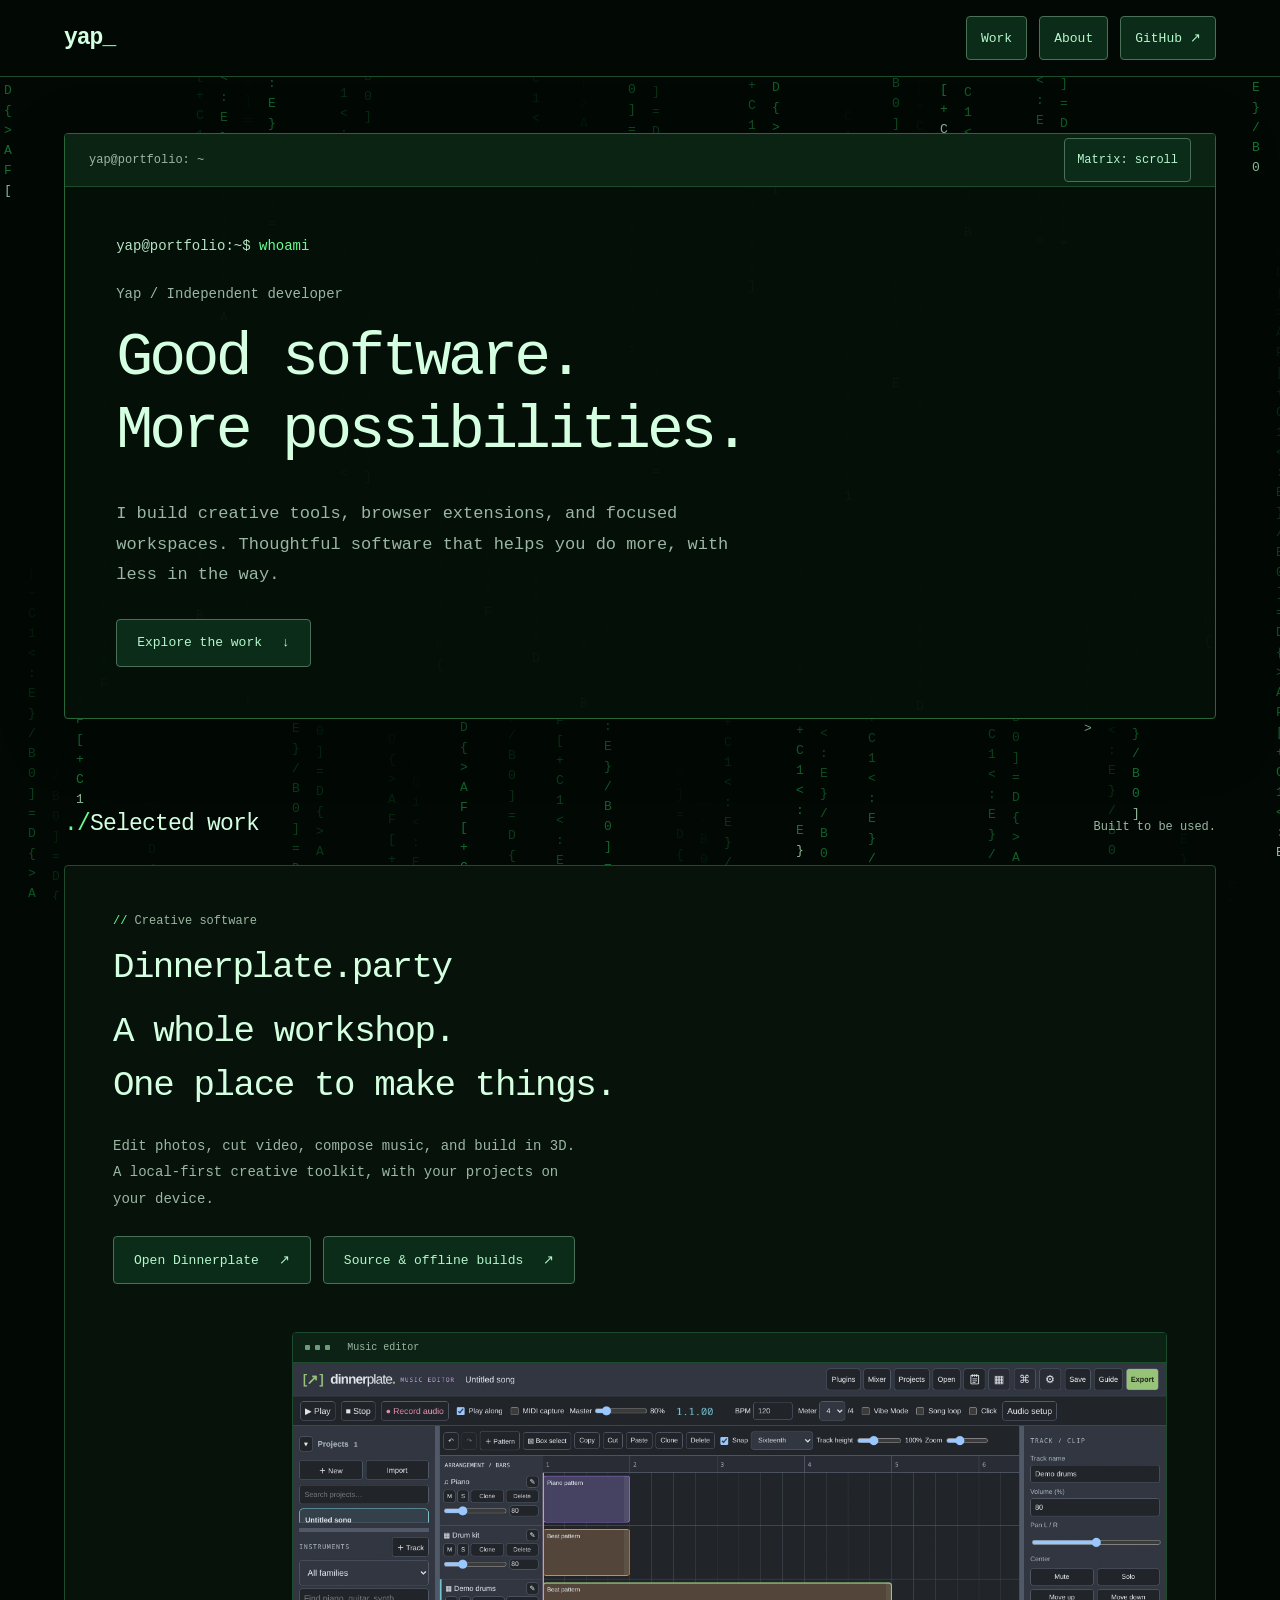
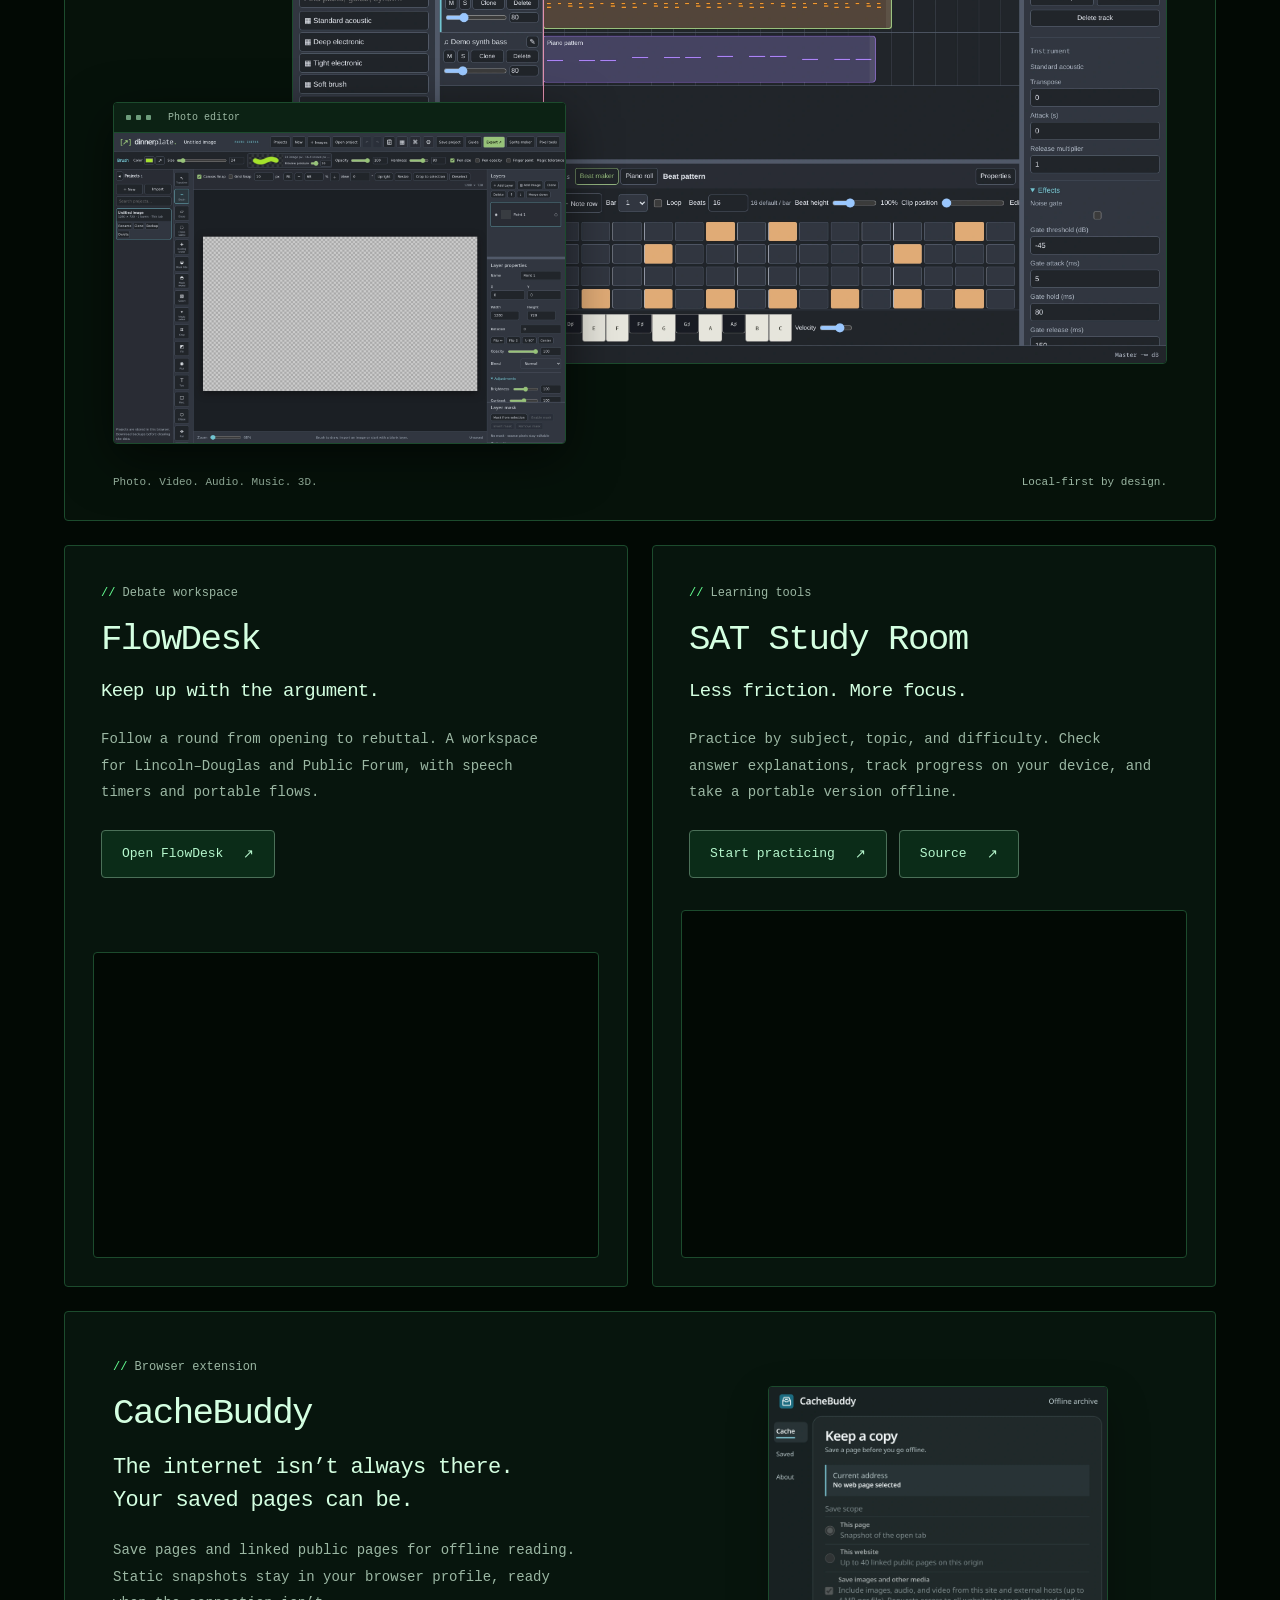
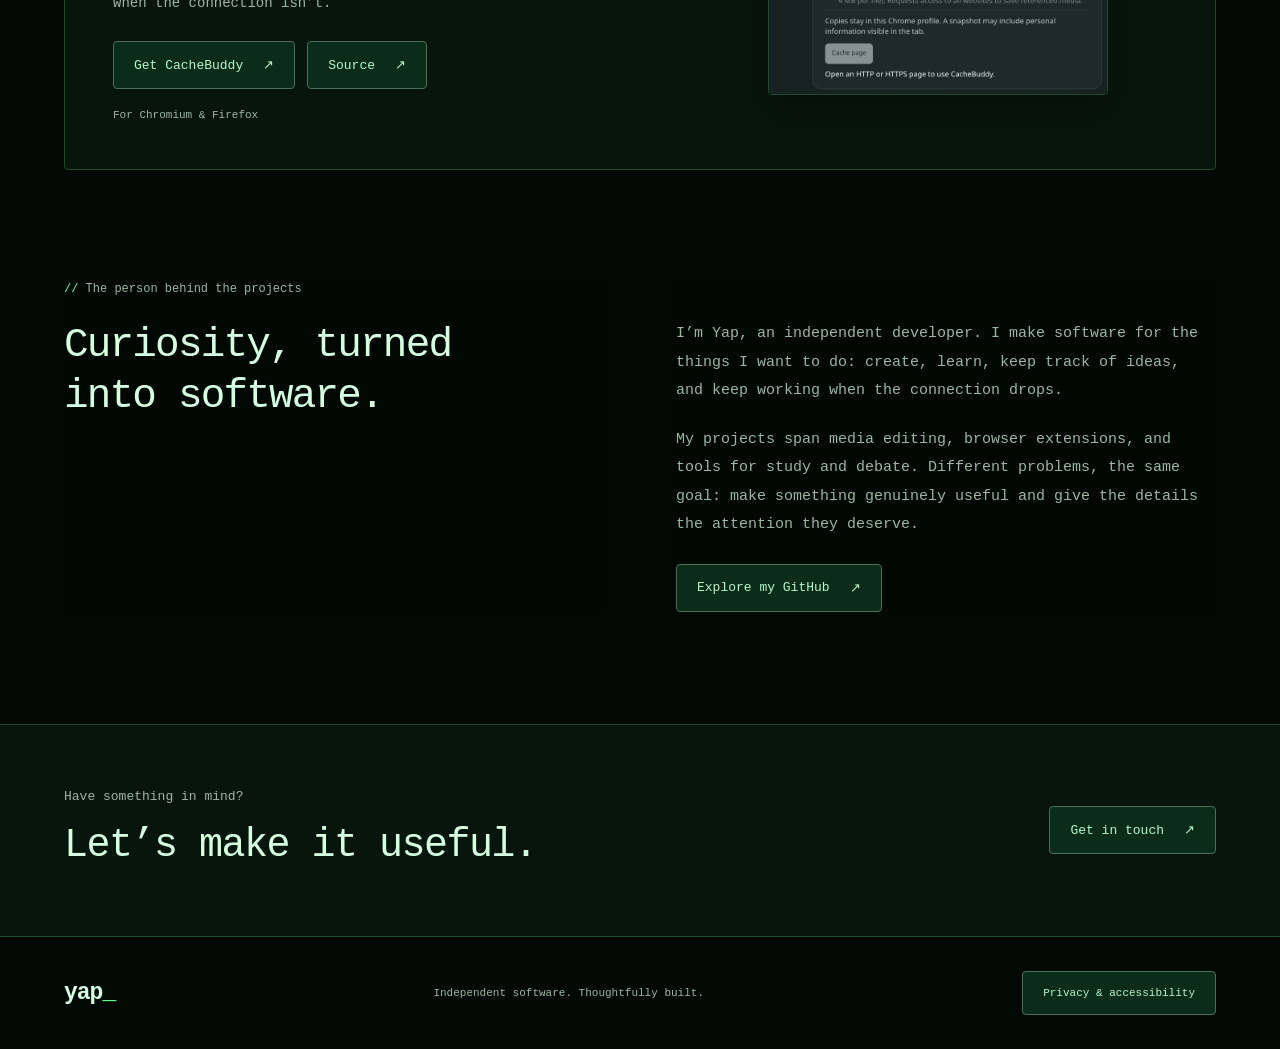
==== commit a35b7fea: "Enable scroll animation by default and retain pause control" ====
--- a/docs/index.html
+++ b/docs/index.html
@@ -12,7 +12,7 @@
   <title>Yap — Independent Developer</title>
   <link rel="icon" href="favicon.svg" type="image/svg+xml">
   <link rel="stylesheet" href="styles.css?v=10">
-  <script defer src="matrix.js?v=3"></script>
+  <script defer src="matrix.js?v=4"></script>
 </head>
 <body id="top">
   <canvas id="matrix-background" aria-hidden="true"></canvas>
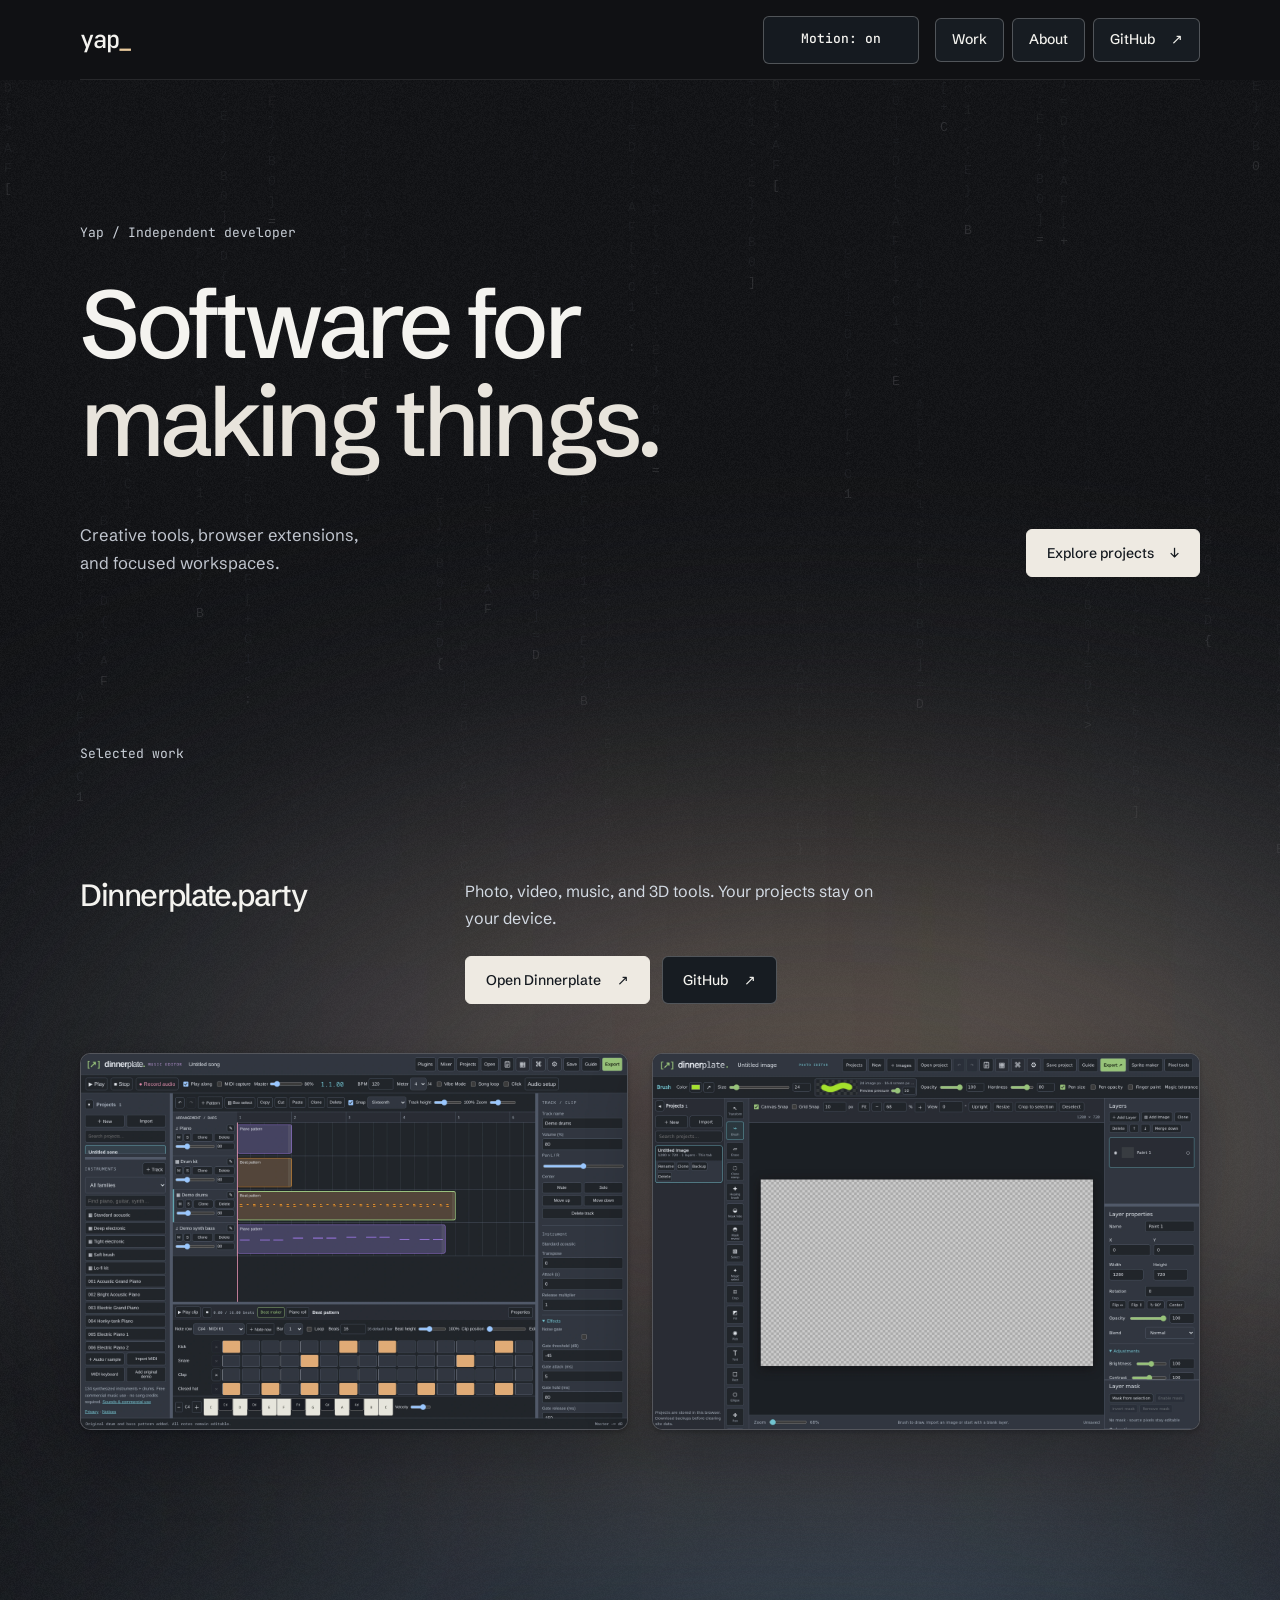
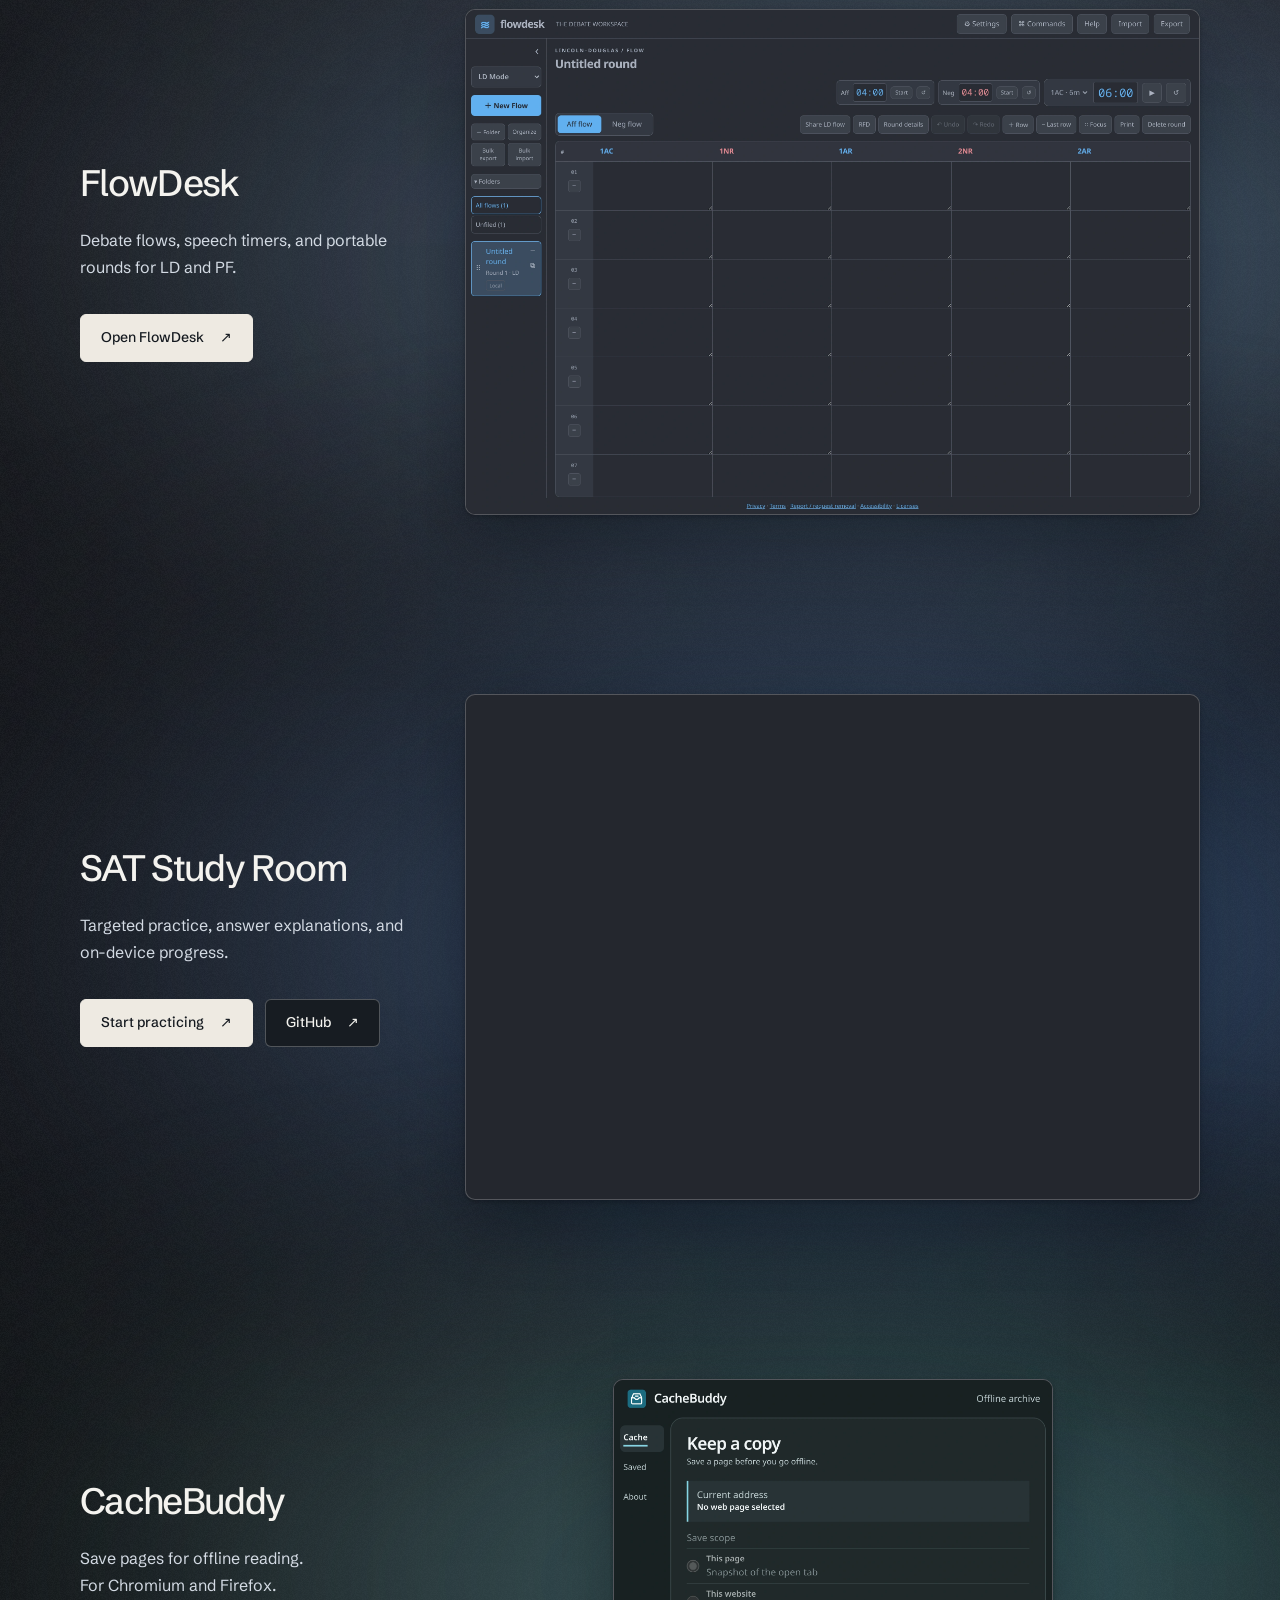
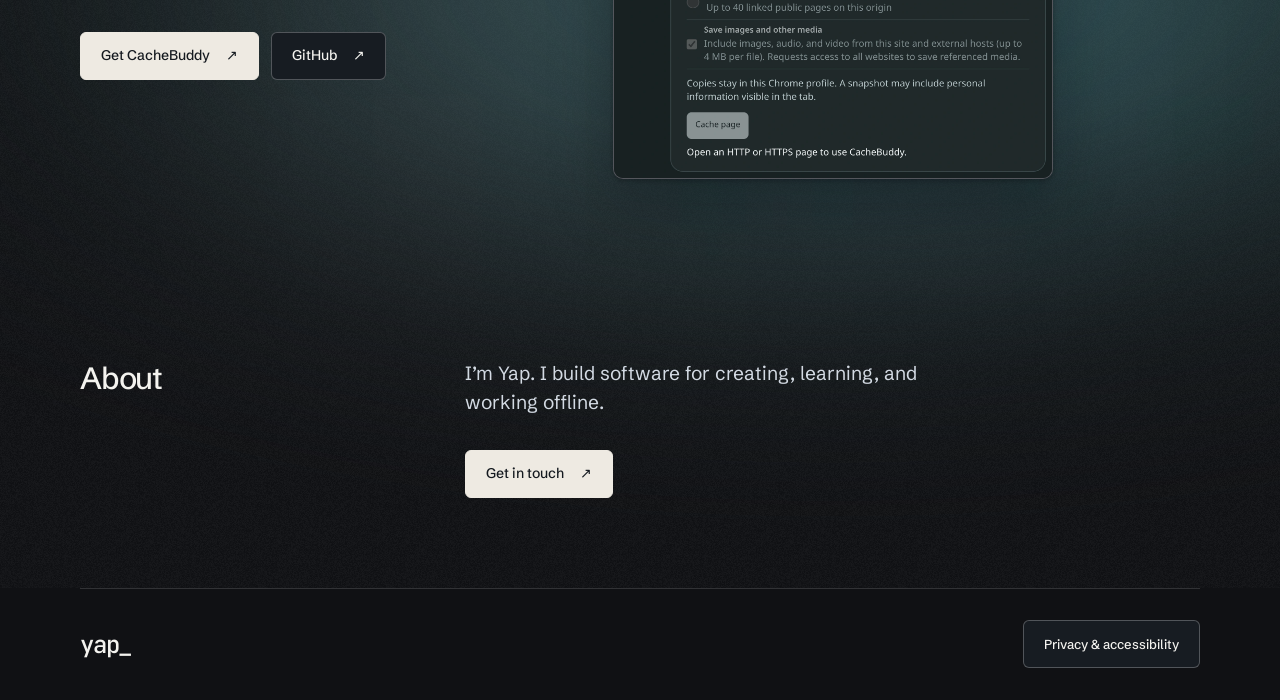
==== commit 59cc68fd: "Publish refined portfolio with seamless gradients and responsive motion controls" ====
--- a/docs/index.html
+++ b/docs/index.html
@@ -1,110 +1,68 @@
 <!doctype html>
-<html lang="en">
+<html lang="en" data-type="software">
 <head>
   <meta charset="utf-8">
-  <meta name="viewport" content="width=device-width, initial-scale=1">
-  <meta name="theme-color" content="#020904">
+  <meta name="viewport" content="width=device-width, initial-scale=1, viewport-fit=cover">
+  <meta name="page-type" content="software">
+  <meta name="site-kind" content="software">
+  <meta name="theme-color" content="#101114">
   <meta name="referrer" content="no-referrer">
-  <meta name="description" content="Yap builds software for making things, thinking clearly, and working offline. Explore Dinnerplate, FlowDesk, SAT Study Room, and CacheBuddy.">
+  <meta name="description" content="Yap — independent developer. Creative software, browser extensions, and tools for study and debate.">
   <meta property="og:type" content="website">
   <meta property="og:title" content="Yap — Independent Developer">
-  <meta property="og:description" content="Creative tools, browser extensions, and focused workspaces. Software built around what you want to do.">
+  <meta property="og:description" content="Creative software, browser extensions, and tools for study and debate.">
   <title>Yap — Independent Developer</title>
   <link rel="icon" href="favicon.svg" type="image/svg+xml">
-  <link rel="stylesheet" href="styles.css?v=10">
-  <script defer src="matrix.js?v=4"></script>
+  <link rel="preload" href="schibsted-latin.woff2" as="font" type="font/woff2" crossorigin>
+  <link rel="stylesheet" href="styles.css?v=15">
+  <script defer src="matrix.js?v=6"></script>
 </head>
 <body id="top">
   <canvas id="matrix-background" aria-hidden="true"></canvas>
   <a class="skip" href="#main">Skip to content</a>
-  <header class="site-header">
-    <div class="frame header-inner">
-      <a class="wordmark" href="./" aria-label="Yap, portfolio home" translate="no">yap<span aria-hidden="true">_</span></a>
-      <nav aria-label="Main navigation">
-        <a class="button primary" href="#work">Work</a>
-        <a class="button primary" href="#about">About</a>
-        <a class="button primary" href="https://github.com/yapperyap">GitHub <span aria-hidden="true">↗</span></a>
-      </nav>
-    </div>
-  </header>
+  <header class="site-header"><div class="frame header-inner">
+    <a class="wordmark" href="./" aria-label="Yap, portfolio home" translate="no">yap<span aria-hidden="true">_</span></a>
+    <button class="button motion-toggle" id="matrix-toggle" type="button" aria-label="Decorative animations" aria-pressed="true" hidden>Motion: on</button>
+    <nav aria-label="Main navigation"><a class="button" href="#work">Work</a><a class="button" href="#about">About</a><a class="button" href="https://github.com/yapperyap">GitHub <span aria-hidden="true">↗</span></a></nav>
+  </div></header>
   <main id="main" tabindex="-1">
     <section class="intro frame" aria-labelledby="intro-title">
-      <div class="terminal-window">
-      <div class="terminal-titlebar"><span translate="no">yap@portfolio: ~</span><button class="button primary" id="matrix-toggle" type="button" aria-label="Scroll-driven Matrix background" aria-pressed="true" hidden>Matrix: scroll</button></div>
-      <div class="terminal-content">
-      <p class="intro-name"><span class="prompt-path" aria-hidden="true">yap@portfolio:~$ </span><span translate="no">whoami</span></p>
-      <p class="intro-role">Yap / Independent developer</p>
-      <h1 id="intro-title">Good software.<br>More possibilities.</h1>
-      <div class="intro-bottom">
-        <p>I build creative tools, browser extensions, and focused workspaces. Thoughtful software that helps you do more, with less in the way.</p>
-        <a class="button primary" href="#work">Explore the work <span aria-hidden="true">↓</span></a>
-      </div>
-      </div>
-      </div>
+      <p class="eyebrow">Yap / Independent developer</p>
+      <h1 id="intro-title">Software for<br><span>making things.</span></h1>
+      <div class="intro-bottom"><p>Creative tools, browser extensions,<br class="desktop-break"> and focused workspaces.</p><div class="intro-actions"><a class="button primary" href="#work">Explore projects <span aria-hidden="true">↓</span></a></div></div>
     </section>
-
-    <section id="work" class="frame work" aria-labelledby="work-title">
-      <div class="section-heading"><h2 id="work-title">Selected work</h2><p>Built to be used.</p></div>
+    <section id="work" class="work" aria-labelledby="work-title">
+      <div class="frame section-heading"><h2 id="work-title">Selected work</h2></div>
       <article id="dinnerplate" class="project dinnerplate" aria-labelledby="dinnerplate-title">
-        <div class="project-copy">
-          <p class="category">Creative software</p>
-          <h3 id="dinnerplate-title" translate="no">Dinnerplate.party</h3>
-          <p class="project-line">A whole workshop.<br>One place to make things.</p>
-          <p class="description">Edit photos, cut video, compose music, and build in 3D. A local-first creative toolkit, with your projects on your device.</p>
-          <div class="links">
-            <a class="button light" href="https://dinnerplate.party/">Open Dinnerplate <span aria-hidden="true">↗</span></a>
-            <a class="button primary" href="https://github.com/yapperyap/dinnerplate-party">Source &amp; offline builds <span aria-hidden="true">↗</span></a>
+        <div class="project-inner frame">
+          <div class="project-copy"><h3 id="dinnerplate-title" translate="no">Dinnerplate.party</h3><p class="description">Photo, video, music, and 3D tools. Your projects stay on your device.</p><div class="links"><a class="button" href="https://dinnerplate.party/">Open Dinnerplate <span aria-hidden="true">↗</span></a><a class="button" href="https://github.com/yapperyap/dinnerplate-party">GitHub <span aria-hidden="true">↗</span></a></div></div>
+          <div class="project-visual dinner-gallery">
+            <figure class="product-window music-window"><img src="dinnerplate.webp" width="2880" height="1980" alt="Dinnerplate music editor with a multitrack arrangement, beat sequencer, and instrument controls." fetchpriority="high"></figure>
+            <figure class="product-window photo-window"><img src="photo-editor.webp" width="2880" height="1980" alt="Dinnerplate photo editor with brush tools, layers, and adjustment controls." loading="lazy" decoding="async"></figure>
           </div>
         </div>
-        <div class="dinner-gallery">
-          <figure class="product-window music-window"><div class="window-bar" aria-hidden="true"><i></i><i></i><i></i><span>Music editor</span></div><img src="dinnerplate.webp" width="2880" height="1980" alt="Dinnerplate music editor in One Dark theme with a multitrack arrangement, beat sequencer, and instrument controls." fetchpriority="high"></figure>
-          <figure class="product-window photo-window"><div class="window-bar" aria-hidden="true"><i></i><i></i><i></i><span>Photo editor</span></div><img src="photo-editor.webp" width="2880" height="1980" alt="Dinnerplate photo editor in One Dark theme with a transparent canvas, brush tools, layers, and adjustment controls." loading="lazy" decoding="async"></figure>
+      </article>
+      <article id="flowdesk" class="project flowdesk" aria-labelledby="flowdesk-title">
+        <div class="project-inner frame">
+          <div class="project-copy"><h3 id="flowdesk-title" translate="no">FlowDesk</h3><p class="description">Debate flows, speech timers, and portable rounds for LD and PF.</p><div class="links"><a class="button" href="https://flowdesk.party/">Open FlowDesk <span aria-hidden="true">↗</span></a></div></div>
+          <figure class="project-visual product-window"><img src="flowdesk-live.webp" width="2880" height="1980" loading="lazy" decoding="async" alt="FlowDesk debate workspace with speech timers and columns for successive speeches."></figure>
         </div>
-        <div class="project-footnote"><span>Photo. Video. Audio. Music. 3D.</span><span>Local-first by design.</span></div>
       </article>
-
-      <div class="project-pair">
-        <article id="flowdesk" class="project flowdesk" aria-labelledby="flowdesk-title">
-          <div class="project-copy">
-            <p class="category">Debate workspace</p>
-            <h3 id="flowdesk-title" translate="no">FlowDesk</h3>
-            <p class="project-line">Keep up with the argument.</p>
-            <p class="description">Follow a round from opening to rebuttal. A workspace for Lincoln–Douglas and Public Forum, with speech timers and portable flows.</p>
-            <div class="links"><a class="button primary" href="https://flowdesk.party/">Open FlowDesk <span aria-hidden="true">↗</span></a></div>
-          </div>
-          <figure class="pair-image"><img src="flowdesk-live.webp" width="2880" height="1980" loading="lazy" decoding="async" alt="FlowDesk’s debate workspace with speech timers, round organization, and columns for successive speeches."></figure>
-        </article>
-        <article id="sat-study-room" class="project sat" aria-labelledby="sat-title">
-          <div class="project-copy">
-            <p class="category">Learning tools</p>
-            <h3 id="sat-title" translate="no">SAT Study Room</h3>
-            <p class="project-line">Less friction. More focus.</p>
-            <p class="description">Practice by subject, topic, and difficulty. Check answer explanations, track progress on your device, and take a portable version offline.</p>
-            <div class="links"><a class="button primary" href="https://yapperyap.github.io/sat-study-room/">Start practicing <span aria-hidden="true">↗</span></a><a class="button primary" href="https://github.com/yapperyap/sat-study-room">Source <span aria-hidden="true">↗</span></a></div>
-          </div>
-          <figure class="pair-image"><img src="sat-focus-mode.webp" width="2880" height="1980" loading="lazy" decoding="async" alt="SAT Study Room in dark Focus mode: reading passages and question with four answer choices, an Unfocus control, timer, and question navigation; no settings dialogs."></figure>
-        </article>
-      </div>
-
+      <article id="sat-study-room" class="project sat" aria-labelledby="sat-title">
+        <div class="project-inner frame">
+          <div class="project-copy"><h3 id="sat-title" translate="no">SAT Study Room</h3><p class="description">Targeted practice, answer explanations, and on-device progress.</p><div class="links"><a class="button" href="https://yapperyap.github.io/sat-study-room/">Start practicing <span aria-hidden="true">↗</span></a><a class="button" href="https://github.com/yapperyap/sat-study-room">GitHub <span aria-hidden="true">↗</span></a></div></div>
+          <figure class="project-visual product-window"><img src="sat-focus-mode.webp" width="2880" height="1980" loading="lazy" decoding="async" alt="SAT Study Room in Focus mode with a reading passage, answer choices, and question navigation."></figure>
+        </div>
+      </article>
       <article id="cachebuddy" class="project cachebuddy" aria-labelledby="cachebuddy-title">
-        <div class="project-copy">
-          <p class="category">Browser extension</p>
-          <h3 id="cachebuddy-title" translate="no">CacheBuddy</h3>
-          <p class="project-line">The internet isn’t always there.<br>Your saved pages can be.</p>
-          <p class="description">Save pages and linked public pages for offline reading. Static snapshots stay in your browser profile, ready when the connection isn’t.</p>
-          <div class="links"><a class="button primary" href="https://yapperyap.github.io/CacheBuddyExtension/">Get CacheBuddy <span aria-hidden="true">↗</span></a><a class="button primary" href="https://github.com/yapperyap/CacheBuddyExtension">Source <span aria-hidden="true">↗</span></a></div>
-          <p class="compatibility">For Chromium &amp; Firefox</p>
+        <div class="project-inner frame">
+          <div class="project-copy"><h3 id="cachebuddy-title" translate="no">CacheBuddy</h3><p class="description">Save pages for offline reading.<br>For Chromium and Firefox.</p><div class="links"><a class="button" href="https://yapperyap.github.io/CacheBuddyExtension/">Get CacheBuddy <span aria-hidden="true">↗</span></a><a class="button" href="https://github.com/yapperyap/CacheBuddyExtension">GitHub <span aria-hidden="true">↗</span></a></div></div>
+          <div class="project-visual cache-image"><figure class="product-window"><img src="cachebuddy.webp" width="1680" height="1527" loading="lazy" decoding="async" alt="CacheBuddy extension showing page and website save options."></figure></div>
         </div>
-        <figure class="cache-image"><img src="cachebuddy.webp" width="1680" height="1527" loading="lazy" decoding="async" alt="CacheBuddy’s dark extension popup showing page and website save options before a web page is selected."></figure>
       </article>
     </section>
-
-    <section id="about" class="about frame" aria-labelledby="about-title">
-      <div><p class="category">The person behind the projects</p><h2 id="about-title">Curiosity, turned<br>into software.</h2></div>
-      <div class="about-copy"><p>I’m Yap, an independent developer. I make software for the things I want to do: create, learn, keep track of ideas, and keep working when the connection drops.</p><p>My projects span media editing, browser extensions, and tools for study and debate. Different problems, the same goal: make something genuinely useful and give the details the attention they deserve.</p><a class="button primary" href="https://github.com/yapperyap">Explore my GitHub <span aria-hidden="true">↗</span></a></div>
-    </section>
-    <section class="contact" aria-labelledby="contact-title"><div class="frame contact-inner"><div><p>Have something in mind?</p><h2 id="contact-title">Let’s make it useful.</h2></div><a class="button primary" href="mailto:yapperyapemail@proton.me">Get in touch <span aria-hidden="true">↗</span></a></div></section>
+    <section id="about" class="about frame" aria-labelledby="about-title"><h2 id="about-title">About</h2><div><p>I’m Yap. I build software for creating, learning, and working offline.</p><a class="button" href="mailto:yapperyapemail@proton.me">Get in touch <span aria-hidden="true">↗</span></a></div></section>
   </main>
-  <footer class="frame site-footer"><a class="wordmark" href="#top" aria-label="Yap, back to top" translate="no">yap<span aria-hidden="true">_</span></a><p>Independent software. Thoughtfully built.</p><a class="button primary" href="site-notice.html">Privacy &amp; accessibility</a></footer>
+  <footer class="frame site-footer"><a class="wordmark" href="#top" aria-label="Yap, back to top" translate="no">yap_</a><a class="button" href="site-notice.html">Privacy &amp; accessibility</a></footer>
 </body>
 </html>
--- a/docs/styles.css
+++ b/docs/styles.css
@@ -1,200 +1,172 @@
+@font-face { font-family: 'Schibsted Grotesk'; font-style: normal; font-weight: 400 600; font-display: swap; src: url('schibsted-latin.woff2') format('woff2'); }
+@font-face { font-family: 'JetBrains Mono'; font-style: normal; font-weight: 400 500; font-display: swap; src: url('jetbrains-mono-latin.woff2') format('woff2'); }
 :root {
   color-scheme: dark;
-  --ground: #020904;
-  --surface: #07150d;
-  --raised: #10291a;
-  --ink: #d4ffe1;
-  --muted: #9bb7a3;
-  --accent: #64ff91;
-  --border: #1c4b2d;
-  --corner-radius: 4px;
-  --space: clamp(24px, 5vw, 80px);
-  font-family: ui-monospace, "SFMono-Regular", Consolas, "Liberation Mono", monospace;
+  --ground: #101114;
+  --ink: #f4f3ef;
+  --muted: #c0c5ce;
+  --border: #ffffff29;
+  --gutter: clamp(24px, 6vw, 112px);
+  --column-gap: clamp(24px, 4vw, 80px);
+  --header-height: 80px;
+  --mono: 'JetBrains Mono', ui-monospace, monospace;
+  font-family: 'Schibsted Grotesk', sans-serif;
   color: var(--ink);
   background: var(--ground);
   font-synthesis: none;
   -webkit-font-smoothing: antialiased;
 }
 *, *::before, *::after { box-sizing: border-box; }
-html { scroll-padding-top: 100px; }
-body { margin: 0; -webkit-tap-highlight-color: #64ff9126; }
-::selection { color: #fff; background: #28563a; }
+html { scroll-padding-top: calc(var(--header-height) + 16px); }
+body { margin: 0; -webkit-tap-highlight-color: #ffffff20; }
+::selection { color: #101114; background: #e8c99d; }
 h1, h2, h3, p, figure { margin: 0; }
 h1, h2, h3 { text-wrap: balance; }
 p { text-wrap: pretty; }
 a { color: inherit; text-decoration: none; touch-action: manipulation; }
 a:hover { text-decoration: underline; text-underline-offset: 5px; }
-a:active { opacity: .8; }
-:focus-visible { outline: 2px solid var(--accent); outline-offset: 6px; }
-img { display: block; max-width: 100%; height: auto; }
-.frame { width: min(calc(100% - var(--space) * 2), 1200px); margin-inline: auto; }
-.skip { position: fixed; top: 12px; left: 12px; z-index: 10; padding: 12px 20px; border: 1px solid var(--accent); border-radius: 4px; background: var(--raised); color: var(--ink); transform: translateY(-160%); }
+:focus-visible { outline: 2px solid #f4d3a4; outline-offset: 5px; }
+img { display: block; width: 100%; max-width: 100%; height: auto; }
+.frame { width: min(calc(100% - var(--gutter) * 2), 1120px); margin-inline: auto; }
+.skip { position: fixed; z-index: 10; top: 12px; left: 12px; padding: 14px 20px; background: #30333c; transform: translateY(-160%); }
 .skip:focus { transform: translateY(0); }
-.site-header { position: sticky; top: 0; z-index: 5; background: var(--ground); border-bottom: 1px solid var(--border); }
-.header-inner { min-height: 76px; display: flex; align-items: center; justify-content: space-between; gap: 24px; }
-.wordmark { font-size: 23px; font-weight: 600; letter-spacing: -1px; min-height: 44px; display: inline-flex; align-items: center; }
-.wordmark span { color: var(--accent); }
-.wordmark:hover { text-decoration: none; color: var(--accent); }
-nav { display: flex; align-items: center; gap: 12px; }
-nav a { display: inline-flex; min-height: 44px; align-items: center; gap: 6px; font-size: 13px; }
-nav a:hover { color: #fff; }
-nav a.button { min-height: 44px; padding: 10px 14px; gap: 8px; }
-.intro { padding-block: clamp(64px, 7vw, 100px) 88px; }
-.intro-name { font-size: 14px; color: var(--accent); margin-bottom: 32px; }
-.prompt-path { color: var(--muted); }
-.intro-role { color: var(--muted); font-size: 14px; margin-bottom: 20px; }
-h1 { font-size: clamp(40px, 5.2vw, 74px); font-weight: 500; line-height: 1.18; letter-spacing: -.06em; max-width: 1100px; }
-.intro-bottom { display: flex; justify-content: space-between; align-items: end; gap: 40px; margin-top: 32px; }
-.intro-bottom > p { font-size: 17px; line-height: 1.8; color: var(--muted); max-width: 60ch; }
-.button { display: inline-flex; align-items: center; justify-content: center; gap: 20px; min-height: 48px; border: 1px solid #4b7058; border-radius: var(--corner-radius); padding: 12px 20px; font-size: 13px; font-weight: 500; flex: none; transition: background-color 180ms ease, border-color 180ms ease; }
-.button:hover { text-decoration: none; border-color: var(--accent); }
-.primary, .light { color: #b6f7cd; background: #0b2c18; }
-.primary:hover, .light:hover { color: #fff; background: #244a32; }
-.work { padding-top: 20px; }
-.section-heading { display: flex; justify-content: space-between; align-items: baseline; gap: 20px; margin-bottom: 28px; }
-.section-heading h2 { font-size: 23px; font-weight: 500; letter-spacing: -.8px; }
-.section-heading h2::before { content: "./"; color: var(--accent); }
-.section-heading p { color: var(--muted); font-size: 12px; }
-.project { overflow: hidden; border: 1px solid var(--border); border-radius: var(--corner-radius); scroll-margin-top: 100px; }
-.project-copy { padding: 48px 48px 0; }
-.category { font-size: 12px; font-weight: 400; color: var(--muted); margin-bottom: 18px; }
-.category::before { content: "// "; color: var(--accent); }
-.project h3 { font-size: clamp(28px, 2.8vw, 38px); font-weight: 500; letter-spacing: -1.6px; line-height: 1.2; overflow-wrap: anywhere; }
-.project-line { font-size: 21px; line-height: 1.5; font-weight: 400; letter-spacing: -.7px; margin-top: 16px; }
-.description { font-size: 14px; line-height: 1.9; color: var(--muted); max-width: 55ch; margin-top: 20px; }
-.links { display: flex; flex-wrap: wrap; align-items: center; gap: 12px; margin-top: 24px; }
-.dinnerplate { background: #06120a; }
-.dinnerplate .project-copy { position: relative; z-index: 1; max-width: 800px; padding-top: 48px; }
-.dinnerplate .project-line { font-size: clamp(25px, 2.8vw, 36px); letter-spacing: -1.4px; }
-.dinnerplate .description { max-width: 62ch; }
-.dinner-gallery { position: relative; margin: 48px 48px 0; padding: 0 0 80px; }
-.product-window { overflow: hidden; border: 1px solid var(--border); border-radius: var(--corner-radius); background: var(--ground); }
-.music-window { width: 83%; margin-left: auto; }
-.product-window img { width: 100%; }
-.window-bar { height: 30px; display: flex; align-items: center; padding-inline: 12px; gap: 5px; color: var(--muted); background: #0c2214; border-bottom: 1px solid var(--border); }
-.window-bar i { width: 5px; height: 5px; border-radius: 1px; background: #6d9c7b; }
-.window-bar span { margin-left: 12px; font-size: 10px; }
-.photo-window { position: absolute; width: 43%; left: 0; bottom: 0; box-shadow: 0 16px 50px #0008; }
-.project-footnote { padding: 32px 48px; display: flex; justify-content: space-between; gap: 20px; color: var(--muted); font-size: 11px; }
-.project-pair { display: grid; grid-template-columns: minmax(0, 1fr) minmax(0, 1fr); gap: 24px; margin-top: 24px; }
-.project-pair .project { display: flex; flex-direction: column; min-width: 0; background: var(--surface); }
-.project-pair .project-copy { padding: 40px 36px 0; flex: 1; }
-.project-pair .project-line { font-size: 19px; }
-
-.pair-image { margin: 32px 28px 28px; border: 1px solid var(--border); border-radius: var(--corner-radius); overflow: hidden; aspect-ratio: 1.65; background: var(--ground); }
-.pair-image img { width: 100%; }
-#sat-study-room .pair-image { aspect-ratio: auto; }
-.cachebuddy { margin-top: 24px; background: var(--surface); display: grid; grid-template-columns: 1.1fr .9fr; align-items: center; gap: 36px; padding: 48px; }
-.cachebuddy .project-copy { padding: 0; }
-.cachebuddy .project-line { font-size: 22px; }
-.cache-image { padding: 24px; }
-.cache-image img { width: 100%; max-width: 340px; margin-inline: auto; border: 1px solid var(--border); border-radius: var(--corner-radius); box-shadow: 0 16px 40px #0004; }
-.compatibility { color: var(--muted); font-size: 11px; margin-top: 20px; }
-.about { display: grid; grid-template-columns: 1fr 1fr; gap: 72px; padding-block: 112px; scroll-margin-top: 96px; }
-.about h2 { font-size: clamp(30px, 3.2vw, 44px); line-height: 1.25; letter-spacing: -1.8px; font-weight: 500; }
-.about .category { margin-bottom: 24px; }
-.about-copy { padding-top: 38px; }
-.about-copy p { font-size: 15px; line-height: 1.9; color: var(--muted); }
-.about-copy p + p { margin-top: 20px; }
-.about-copy .button { margin-top: 24px; }
-.contact { background: var(--surface); border-block: 1px solid var(--border); padding-block: 64px; padding-inline: env(safe-area-inset-left) env(safe-area-inset-right); }
-.contact-inner { display: flex; align-items: center; justify-content: space-between; gap: 32px; }
-.contact p { color: var(--muted); font-size: 13px; margin-bottom: 16px; }
-.contact h2 { font-size: clamp(26px, 3.2vw, 40px); font-weight: 500; line-height: 1.3; letter-spacing: -1.5px; }
-.site-footer { min-height: 112px; display: flex; align-items: center; justify-content: space-between; gap: 24px; }
-.site-footer p { font-size: 11px; color: var(--muted); }
-.site-footer > a.button { font-size: 11px; }
-.site-footer > a { min-height: 44px; display: inline-flex; align-items: center; }
+.site-header { position: sticky; top: 0; z-index: 5; background: var(--ground); }
+.header-inner { min-height: var(--header-height); display: grid; grid-template-columns: 1fr auto auto; grid-template-areas: 'brand motion navigation'; align-items: center; gap: 16px; border-bottom: 1px solid #ffffff19; }
+.header-inner .wordmark { grid-area: brand; justify-self: start; }
+.header-inner nav { grid-area: navigation; }
+.header-inner .motion-toggle { grid-area: motion; width: 156px; white-space: nowrap; }
+.wordmark { font-family: var(--mono); font-size: 24px; font-weight: 500; letter-spacing: -1.2px; min-height: 44px; display: inline-flex; align-items: center; }
+.wordmark span { color: #e8c99d; }
+nav { display: flex; gap: 8px; }
+.button { display: inline-flex; align-items: center; justify-content: center; gap: 16px; min-height: 48px; padding: 12px 20px; border: 1px solid #ffffff40; border-radius: 6px; background: #171c22; color: var(--ink); font: 500 14px/1.4 'Schibsted Grotesk', sans-serif; cursor: pointer; touch-action: manipulation; transition: background-color 160ms ease, border-color 160ms ease, transform 160ms ease; }
+.button:hover { background: #2a333e; border-color: #ffffff80; transform: translateY(-2px); text-decoration: none; }
+.button:active { transform: translateY(1px); }
+.button span { transition: transform 160ms ease; }
+.button:hover span { transform: translate(2px, -1px); }
+.button[hidden] { display: none; }
+.primary, .project .links .button:first-child, .about .button { background: #eeeae2; border-color: #eeeae2; color: #14191f; }
+.primary:hover, .project .links .button:first-child:hover, .about .button:hover { background: #fffaf0; border-color: #fffaf0; }
+nav .button { min-height: 44px; padding: 10px 16px; font-size: 14px; }
+.intro { position: relative; z-index: 1; display: flex; flex-direction: column; justify-content: center; min-height: clamp(440px, 50vw, 720px); padding-block: clamp(48px, 6vw, 96px); }
+.eyebrow { font: 400 13px/1.6 var(--mono); color: #cad0d8; margin-bottom: 32px; }
+h1 { font-size: clamp(52px, 7.5vw, 104px); font-weight: 500; line-height: 1.02; letter-spacing: -.055em; }
+h1 span { color: #e8e4dc; }
+.intro-bottom { display: flex; align-items: end; justify-content: space-between; gap: 32px; margin-top: clamp(32px, 4vw, 64px); }
+.intro-bottom p { color: var(--muted); font-size: clamp(16px, 1.3vw, 20px); line-height: 1.65; }
+.intro-actions { display: flex; align-items: center; flex-wrap: wrap; gap: 12px; }
+.motion-toggle { font-family: var(--mono); font-size: 13px; background: #151a20; }
+.section-heading { position: relative; z-index: 1; padding-block: 24px; }
+.section-heading h2 { font: 400 13px/1.6 var(--mono); color: #cad0d8; }
+/* All glows share main's stacking context. No opaque article ground, clipped
+   rectangle, or fade-to-black restart can divide one project from the next. */
+main { position: relative; isolation: isolate; z-index: 1; }
+main::before { content: ''; position: absolute; inset: 0; z-index: -1; pointer-events: none; background: url('gradient-dither.png') repeat; opacity: .035; mix-blend-mode: soft-light; }
+.project { position: relative; scroll-margin-top: 16px; background: transparent; }
+.project::before { content: ''; position: absolute; inset: -45% 0; z-index: -2; pointer-events: none; background-image: radial-gradient(ellipse at 74% 50%, rgb(var(--tint) / .38) 0%, rgb(var(--tint) / .3) 18%, rgb(var(--tint) / .18) 40%, rgb(var(--tint) / .07) 65%, rgb(var(--tint) / .015) 85%, rgb(var(--tint) / 0) 100%), var(--ambient); background-size: 100% 100%; background-repeat: no-repeat; background-blend-mode: screen; mask-image: radial-gradient(ellipse 100% 50% at 65% 50%, #000 0%, #000f 15%, #000d 32%, #0008 52%, #0003 72%, #0001 88%, #0000 100%); }
+.dinnerplate { --ambient: url('dinnerplate-ambient.webp'); --tint: 155 116 71; }
+.flowdesk { --ambient: url('flowdesk-live-ambient.webp'); --tint: 69 131 180; }
+.sat { --ambient: url('sat-focus-mode-ambient.webp'); --tint: 38 91 164; }
+.cachebuddy { --ambient: url('cachebuddy-ambient.webp'); --tint: 46 117 128; }
+.project-inner { position: relative; z-index: 1; display: grid; grid-template-columns: minmax(240px, .75fr) minmax(0, 1.65fr); align-items: center; gap: var(--column-gap); padding-block: clamp(56px, 7vw, 128px); }
+.project-copy { min-width: 0; container-type: inline-size; }
+.project h3 { font-size: clamp(28px, 11cqi, 42px); font-weight: 500; letter-spacing: -.045em; line-height: 1.12; white-space: nowrap; overflow-wrap: normal; }
+.description { color: #d3dae3; font-size: clamp(16px, 1.1vw, 18px); line-height: 1.7; max-width: 34ch; margin-top: 24px; }
+.links { display: flex; flex-wrap: wrap; gap: 12px; margin-top: 32px; }
+.project-visual { min-width: 0; width: 100%; }
+.product-window { overflow: hidden; border: 1px solid #ffffff38; border-radius: 10px; background: #24272e; box-shadow: 0 24px 64px #02060c55, 0 2px 5px #02060c40; }
+.dinnerplate .project-inner { grid-template-columns: 1fr; gap: 48px; }
+.dinnerplate .project-copy { display: grid; grid-template-columns: minmax(0, .75fr) minmax(0, 1.65fr); column-gap: var(--column-gap); align-items: start; }
+.dinnerplate h3 { grid-column: 1; grid-row: 1 / 3; font-size: clamp(28px, 2.4vw, 38px); }
+.dinnerplate .description { grid-column: 2; margin-top: 0; max-width: 48ch; }
+.dinnerplate .links { grid-column: 2; margin-top: 24px; }
+.dinner-gallery { display: grid; grid-template-columns: repeat(2, minmax(0, 1fr)); gap: 24px; align-items: start; }
+.music-window, .photo-window { width: 100%; margin: 0; }
+.cache-image { display: flex; justify-content: center; }
+.cache-image .product-window { width: min(100%, 440px); }
+.about { position: relative; z-index: 1; display: grid; grid-template-columns: minmax(240px, .75fr) minmax(0, 1.65fr); gap: var(--column-gap); padding-block: clamp(64px, 7vw, 128px); }
+.about h2 { font-size: clamp(28px, 2.4vw, 40px); font-weight: 500; letter-spacing: -.04em; }
+.about p { color: #d3dae3; font-size: clamp(18px, 1.5vw, 24px); line-height: 1.55; max-width: 40ch; }
+.about .button { margin-top: 32px; }
+.site-footer { position: relative; z-index: 1; min-height: 112px; border-top: 1px solid #ffffff24; display: flex; align-items: center; justify-content: space-between; gap: 24px; }
+.site-footer .button { font-size: 13px; }
 .notice { max-width: 800px; padding-block: 72px; }
-.notice h1 { font-size: 44px; letter-spacing: -2px; }
-.notice h2 { font-size: 24px; font-weight: 500; margin-block: 40px 16px; }
-.notice p { font-size: 14px; line-height: 1.9; color: var(--muted); }
+.notice h1 { font-size: clamp(34px, 4vw, 52px); }
+.notice h2 { font-size: 26px; font-weight: 500; margin-block: 36px 16px; }
+.notice p { color: #d3dae3; font-size: 16px; line-height: 1.8; }
 .notice p + p { margin-top: 16px; }
-.notice a { color: var(--accent); text-decoration: underline; overflow-wrap: anywhere; }
-#matrix-background { position: fixed; inset: 0; width: 100%; height: 100%; z-index: 0; pointer-events: none; opacity: .72; }
-main, .site-footer { position: relative; z-index: 1; }
-.intro { padding-block: 56px 72px; }
-.terminal-window { overflow: hidden; border: 1px solid #28663c; border-radius: var(--corner-radius); background: #041008f5; box-shadow: 0 16px 64px #0004; }
-.terminal-titlebar { display: flex; align-items: center; justify-content: space-between; flex-wrap: wrap; gap: 4px 16px; min-height: 48px; padding: 4px 24px; background: #0a2313; border-bottom: 1px solid var(--border); color: var(--muted); font-size: 12px; }
-.terminal-titlebar button { padding: 8px 12px; font: inherit; min-height: 44px; cursor: pointer; touch-action: manipulation; }
-.terminal-titlebar button[hidden] { display: none; }
-.terminal-content { padding: clamp(24px, 4vw, 52px); }
-.intro-name { color: var(--accent); }
-.prompt-path { color: #b5e5c5; }
-.terminal-content .intro-bottom { align-items: start; flex-direction: column; gap: 28px; }
-.terminal-content h1 { font-size: clamp(32px, 4.8vw, 66px); }
-.about > div { background: #020904f5; }
-@media (max-width: 700px) {
-  .terminal-titlebar { padding-inline: 16px; font-size: 10px; }
-  .terminal-content { padding: 28px 20px; }
-  .terminal-content h1 { font-size: clamp(22px, 5.8vw, 38px); }
-  .terminal-content .intro-bottom > p { font-size: 13px; }
-  .intro-name { font-size: 11px; }
-  #matrix-background { opacity: .58; }
-}
-@media (max-width: 1000px) {
-  .intro { padding-bottom: 72px; }
+.notice a { text-decoration: underline; overflow-wrap: anywhere; }
+#matrix-background { position: fixed; inset: 0; width: 100%; height: 100%; pointer-events: none; z-index: 0; opacity: .12; }
+@media (max-width: 960px) {
+  .project-inner, .about { grid-template-columns: minmax(0, 1fr); gap: 32px; }
+  .project-copy { max-width: 640px; }
+  .description { max-width: 52ch; }
+  .project-inner { padding-block: clamp(48px, 7vw, 80px); }
+  .dinnerplate .project-copy { max-width: none; grid-template-columns: 1fr; }
+  .dinnerplate h3 { grid-column: auto; grid-row: auto; }
+  .dinnerplate .description { grid-column: auto; margin-top: 20px; }
+  .dinnerplate .links { grid-column: auto; }
+  .dinnerplate .project-inner { gap: 32px; }
   .intro-bottom { align-items: start; flex-direction: column; gap: 28px; }
-  .project-copy { padding-inline: 36px; }
-  .project-pair .project-copy { padding: 36px 28px 0; }
-  .project-pair .project-line { font-size: 18px; }
-  .project-pair .project h3 { font-size: 28px; }
-  .cachebuddy { padding: 40px 36px; gap: 20px; }
-  .cachebuddy .project-line { font-size: 19px; }
-  .cache-image { padding: 0; }
-  .about { gap: 40px; }
-  .site-footer { flex-wrap: wrap; padding-block: 24px; }
 }
 @media (max-width: 700px) {
-  :root { --space: 24px; }
-  .header-inner { min-height: 64px; gap: 16px; }
-  .wordmark { font-size: 20px; }
-  nav { gap: 8px; }
-  nav a.button { padding-inline: 10px; gap: 6px; }
-  nav a { font-size: 12px; }
-  .intro { padding-block: 56px 64px; }
-  .intro-name { font-size: 12px; margin-bottom: 28px; }
-  .intro-role { font-size: 12px; }
-  h1 { font-size: clamp(25px, 6.5vw, 44px); letter-spacing: -.065em; line-height: 1.25; }
-  .intro-bottom { margin-top: 24px; }
-  .intro-bottom > p { font-size: 14px; }
-  .section-heading { flex-wrap: wrap; gap: 8px; }
-  .section-heading h2 { font-size: 21px; }
-  .section-heading p { font-size: 11px; }
-  .project-copy, .dinnerplate .project-copy { padding: 32px 24px 0; }
-  .project h3, .project-pair .project h3 { font-size: clamp(23px, 5.6vw, 30px); letter-spacing: -1.2px; }
-  .dinnerplate .project-line { font-size: 23px; letter-spacing: -1px; }
-  .description { font-size: 13px; line-height: 1.85; }
-  .links { gap: 12px; }
-  .button { font-size: 12px; }
-  .button { padding-inline: 16px; }
-  .dinner-gallery { margin: 32px 16px 0; padding-bottom: 42px; }
-  .music-window { width: 94%; }
-  .photo-window { width: 53%; }
-  .window-bar { height: 22px; padding-inline: 8px; }
-  .window-bar span { font-size: 8px; margin-left: 4px; }
-  .window-bar i { width: 4px; height: 4px; }
-  .project-footnote { padding: 24px; font-size: 10px; flex-wrap: wrap; gap: 8px; }
-  .project-pair { grid-template-columns: 1fr; gap: 20px; margin-top: 20px; }
-  .project-pair .project-copy { padding: 32px 24px 0; }
-  .pair-image { margin: 24px 20px 20px; }
-  .cachebuddy { grid-template-columns: 1fr; gap: 36px; padding: 32px 24px; margin-top: 20px; }
-  .cachebuddy .project-line { font-size: 19px; }
-  .cache-image { max-width: 300px; width: 90%; margin-inline: auto; }
-  .about { grid-template-columns: 1fr; gap: 28px; padding-block: 72px; }
-  .about h2 { font-size: 30px; }
-  .about-copy { padding: 0; }
-  .about-copy p { font-size: 14px; }
-  .contact { padding-block: 48px; }
-  .contact-inner { flex-direction: column; align-items: start; gap: 28px; }
-  .site-footer { padding-block: 28px; display: grid; grid-template-columns: 1fr auto; gap: 8px 16px; }
-  .site-footer p { grid-column: 1 / -1; grid-row: 2; }
-  .notice h1 { font-size: 32px; }
+  .header-inner { gap: 12px; }
+  .wordmark { font-size: 22px; }
+  nav { gap: 6px; }
+  nav .button { padding-inline: 10px; font-size: 13px; }
+  .eyebrow { margin-bottom: 24px; }
+  .intro { min-height: auto; padding-block: 56px 48px; }
+  h1 { font-size: clamp(48px, 9.5vw, 68px); }
+  .intro-bottom { gap: 24px; }
+  .intro-actions { width: 100%; }
+  .intro-actions .primary { flex: 1; }
+  .desktop-break { display: none; }
+  .project-inner { gap: 28px; padding-block: 48px; }
+  .project h3 { font-size: clamp(28px, 9cqi, 36px); }
+  .description { margin-top: 16px; }
+  .links { gap: 12px; margin-top: 24px; }
+  .links .button { flex: 1; }
+  .dinner-gallery { grid-template-columns: 1fr; gap: 20px; }
+  .product-window { border-radius: 8px; }
+  .cache-image .product-window { width: 100%; max-width: 380px; }
+  .about { gap: 24px; }
+  .site-footer { padding-block: 24px; gap: 12px; }
+  .site-footer .button { font-size: 13px; padding-inline: 12px; }
 }
-@media (pointer: fine) { html { overscroll-behavior: none; } }
+@media (max-width: 640px) {
+  :root { --header-height: 128px; }
+  .header-inner { grid-template-columns: 1fr auto; grid-template-areas: 'brand motion' 'navigation navigation'; gap: 8px 12px; padding-block: 12px; }
+  .header-inner nav { display: grid; grid-template-columns: repeat(3, minmax(0, 1fr)); width: 100%; gap: 8px; }
+  .header-inner nav .button { width: 100%; }
+}
+@media (max-width: 420px) {
+  .links { flex-direction: column; align-items: stretch; }
+  .links .button { flex: auto; width: 100%; }
+}
+@media (max-width: 360px) {
+  .intro-actions { flex-direction: column; align-items: stretch; }
+  .intro-actions .primary { flex: auto; }
+  .button { padding-inline: 14px; }
+  nav { gap: 4px; }
+  nav .button { padding-inline: 7px; }
+}
 @media (prefers-reduced-motion: no-preference) {
   html { scroll-behavior: smooth; }
-  .intro { animation: enter 450ms ease-out both; }
-  @keyframes enter { from { opacity: 0; transform: translateY(8px); } to { opacity: 1; transform: translateY(0); } }
+  .intro h1 { animation: hero-enter 650ms cubic-bezier(.2,.6,.3,1) both; }
+  html[data-motion-paused] .project::before { animation: ambient-breathe 18s ease-in-out infinite; }
+  html[data-motion-paused] .flowdesk::before { animation-delay: -4s; }
+  html[data-motion-paused] .sat::before { animation-delay: -8s; }
+  html[data-motion-paused] .cachebuddy::before { animation-delay: -12s; }
+  html[data-motion-paused] .project-copy, html[data-motion-paused] .about > div { animation: content-float 12s ease-in-out infinite; }
+  html[data-motion-paused] .project-visual { animation: visual-float 14s ease-in-out infinite; animation-delay: -3s; }
+  html[data-motion-paused] .intro h1 { animation: hero-enter 650ms cubic-bezier(.2,.6,.3,1) both, content-float 12s ease-in-out infinite; }
+  html[data-motion-paused='true'] .project::before,
+  html[data-motion-paused='true'] .project-copy,
+  html[data-motion-paused='true'] .project-visual,
+  html[data-motion-paused='true'] .about > div,
+  html[data-motion-paused='true'] .intro h1 { animation-play-state: paused; }
+  @keyframes ambient-breathe { 0%, 100% { opacity: .82; } 50% { opacity: 1; } }
+  @keyframes content-float { 0%, 100% { translate: 0 2px; } 50% { translate: 0 -2px; } }
+  @keyframes visual-float { 0%, 100% { translate: 0 3px; } 50% { translate: 0 -3px; } }
+  @keyframes hero-enter { from { opacity: .35; transform: translateY(12px); } to { opacity: 1; transform: translateY(0); } }
 }
 @media (prefers-reduced-motion: reduce) { *, *::before, *::after { transition: none !important; } }
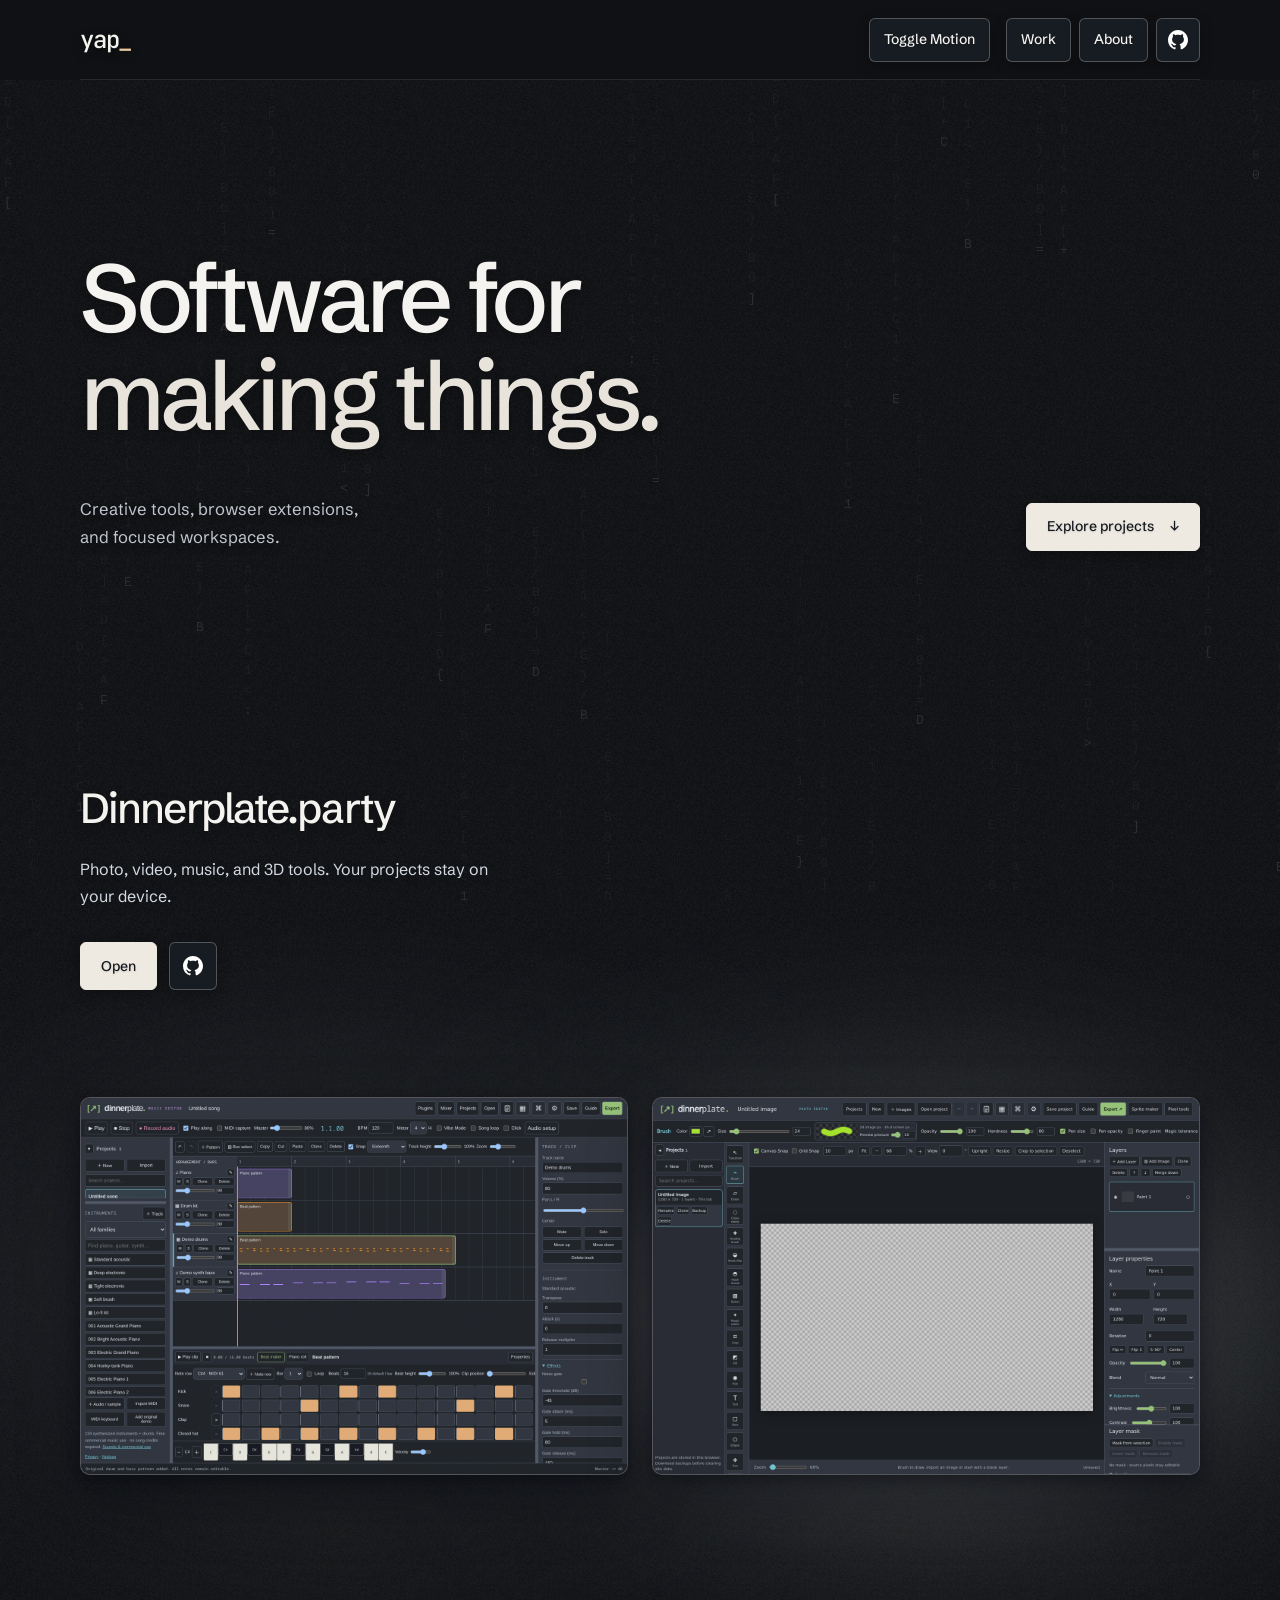
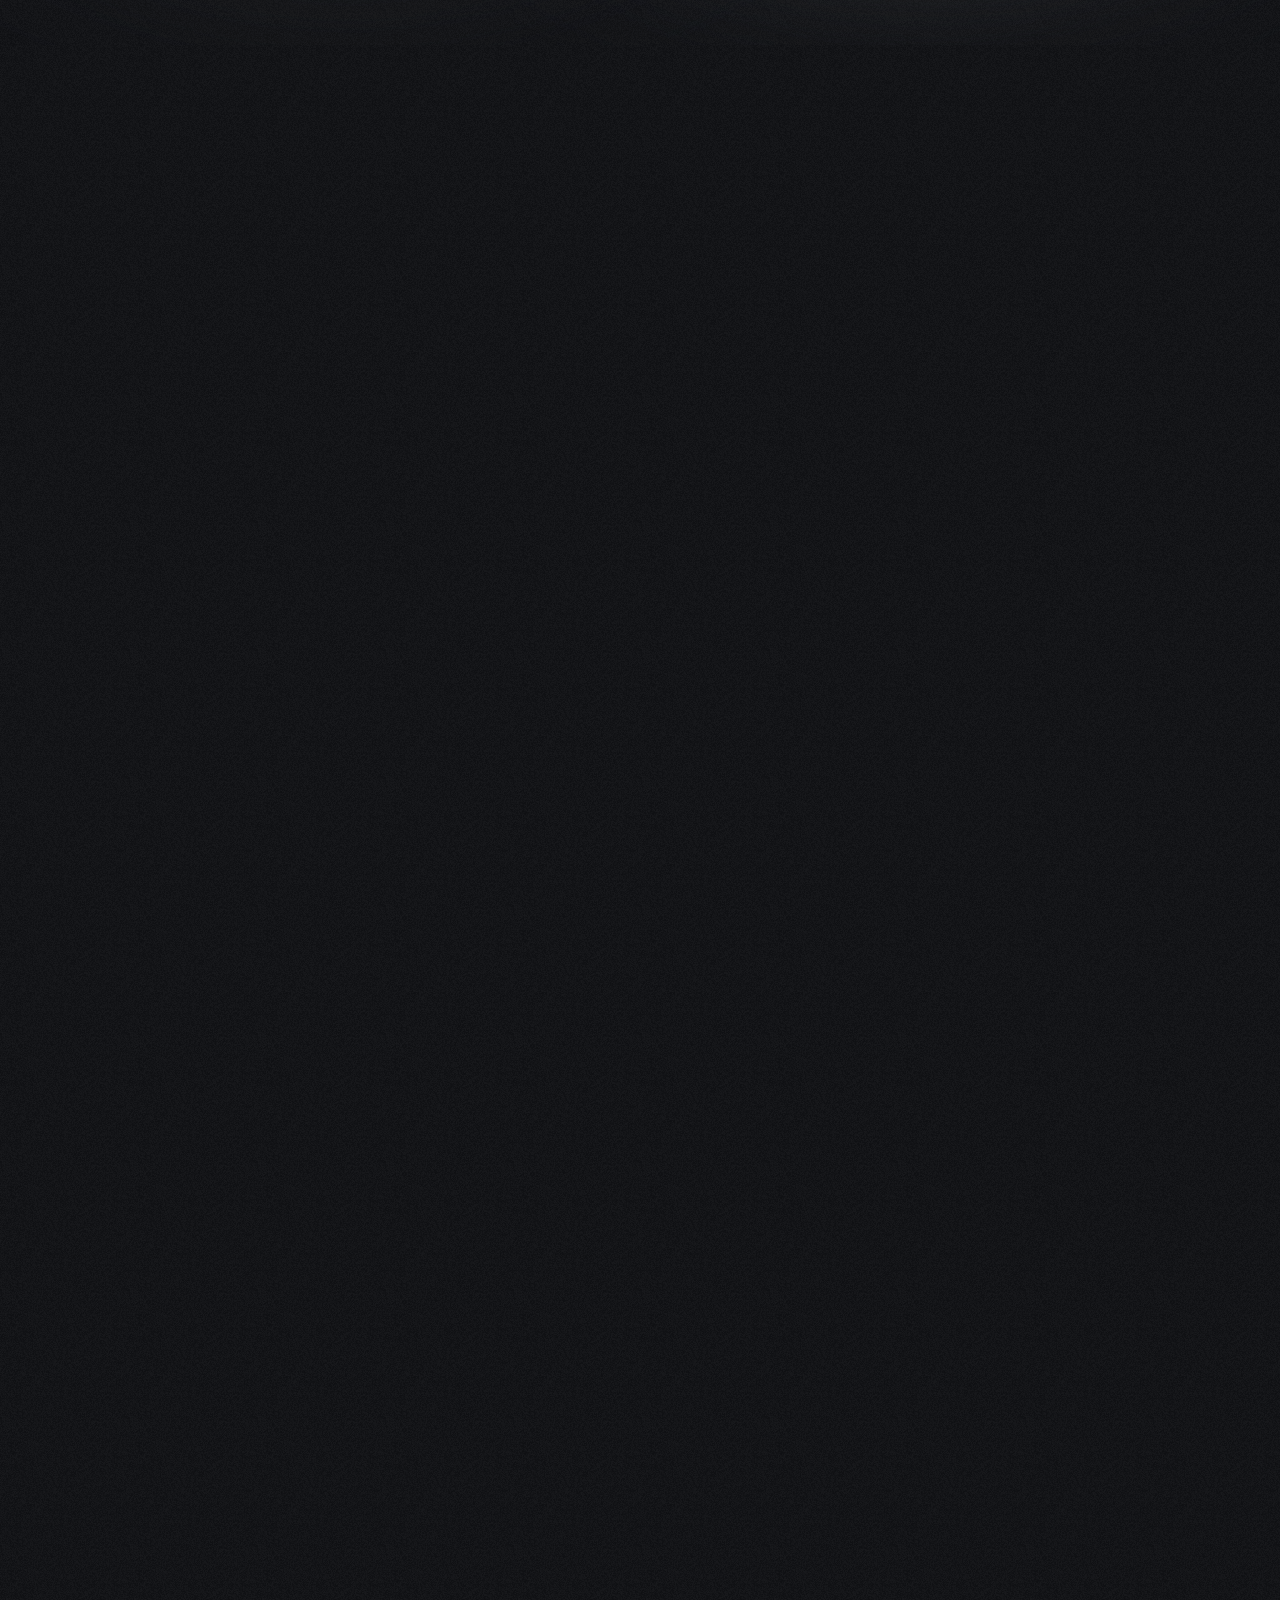
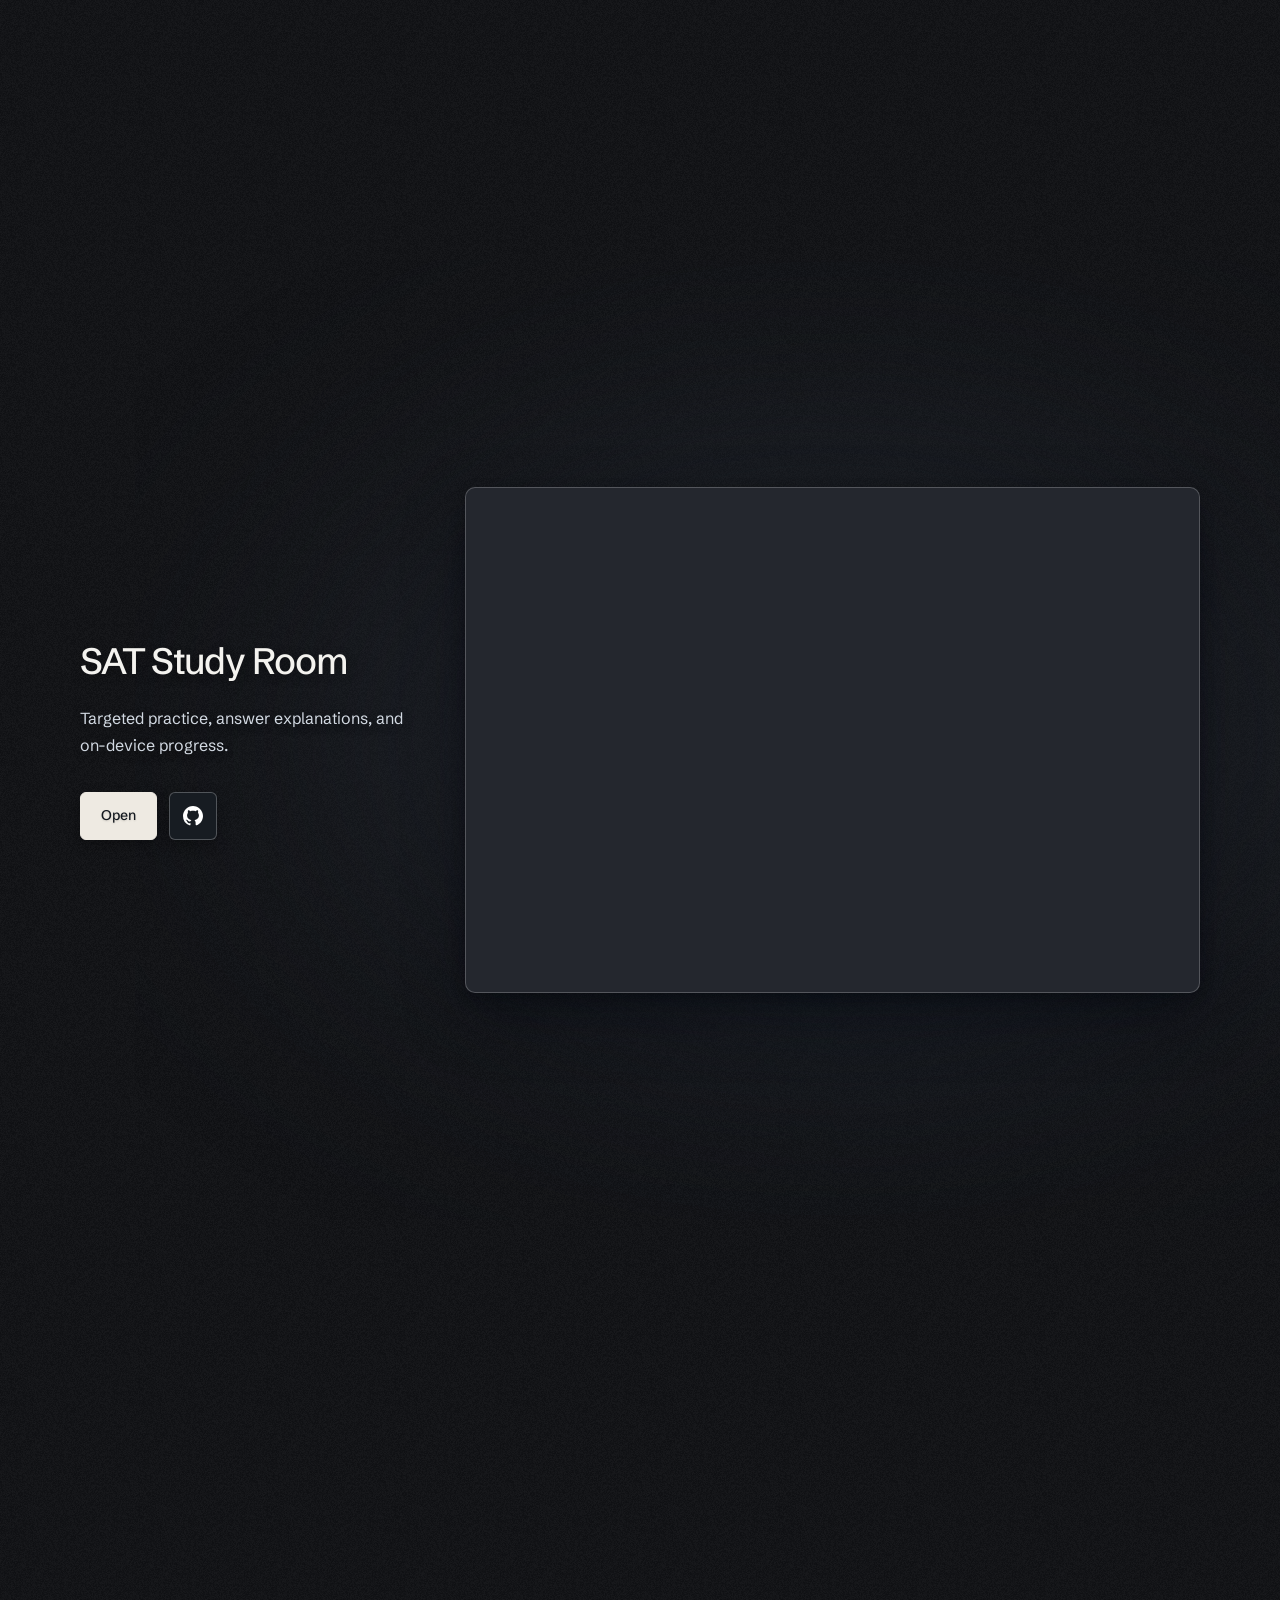
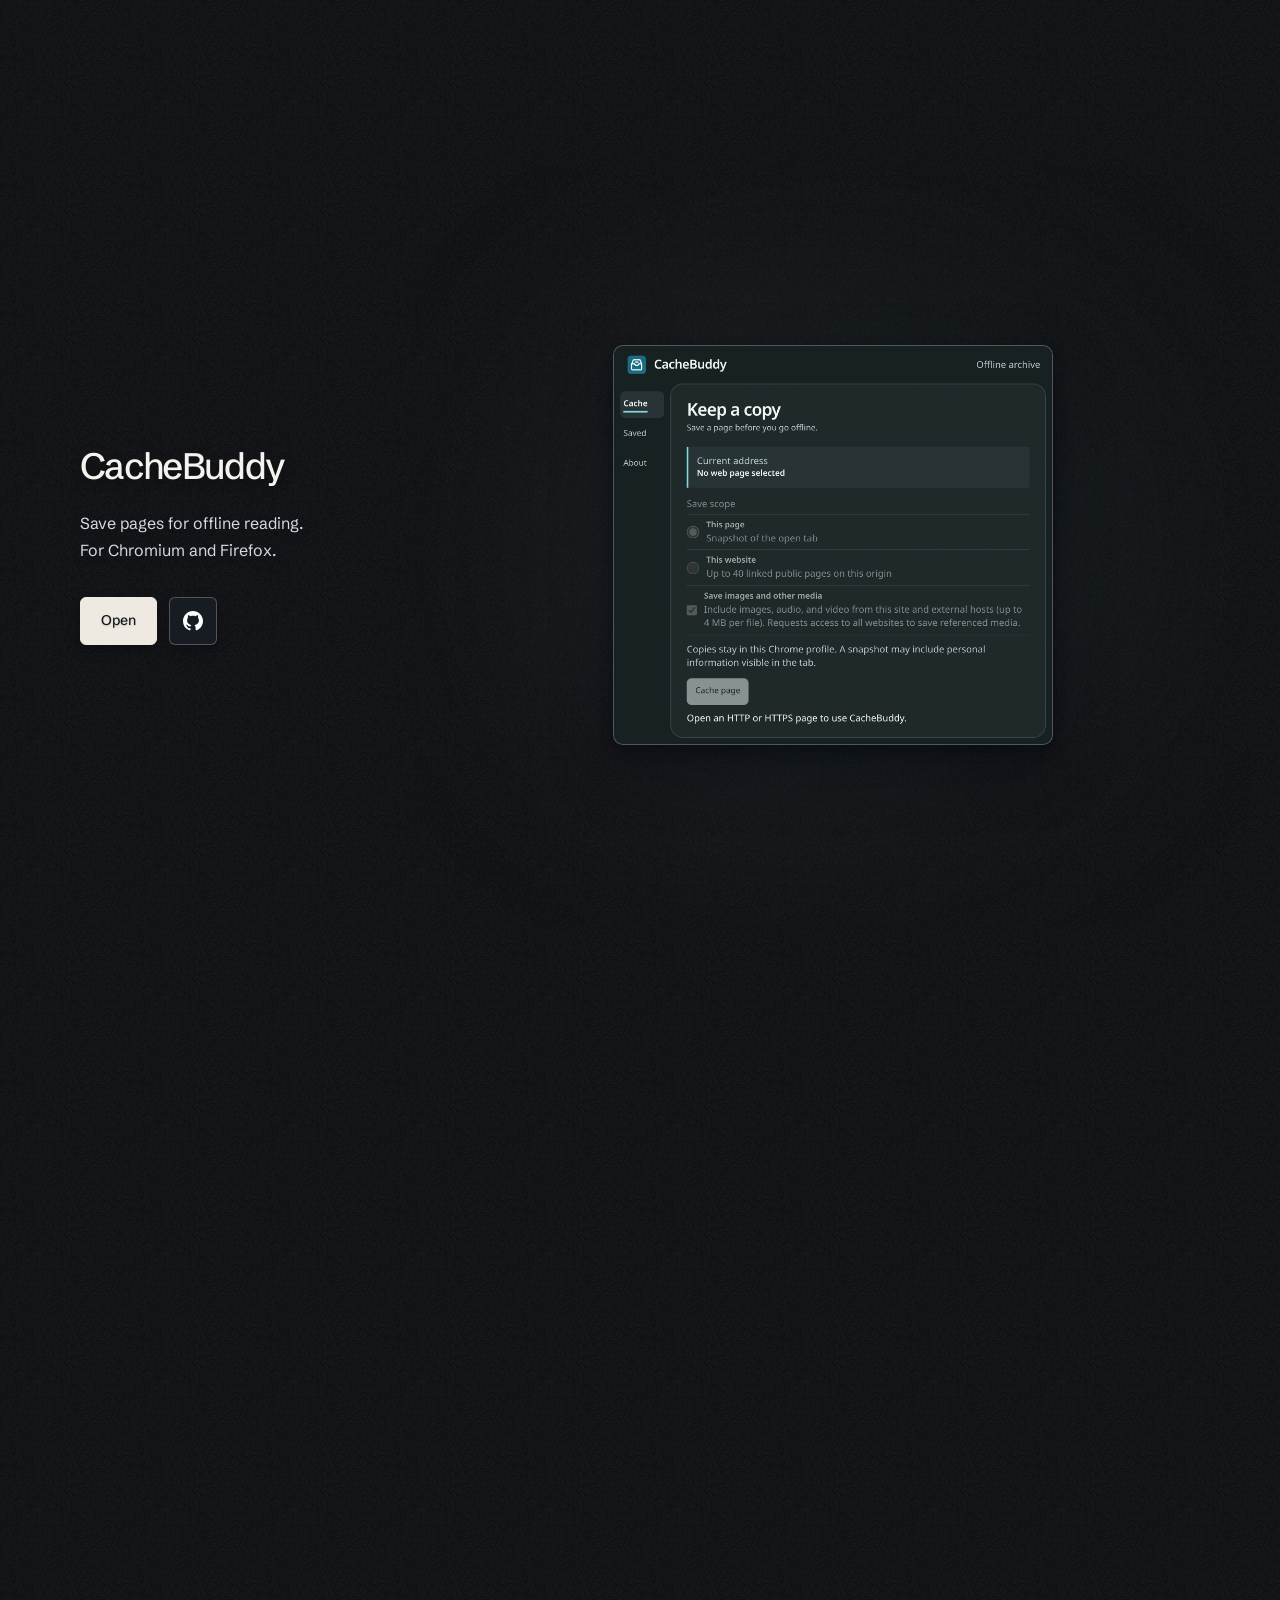
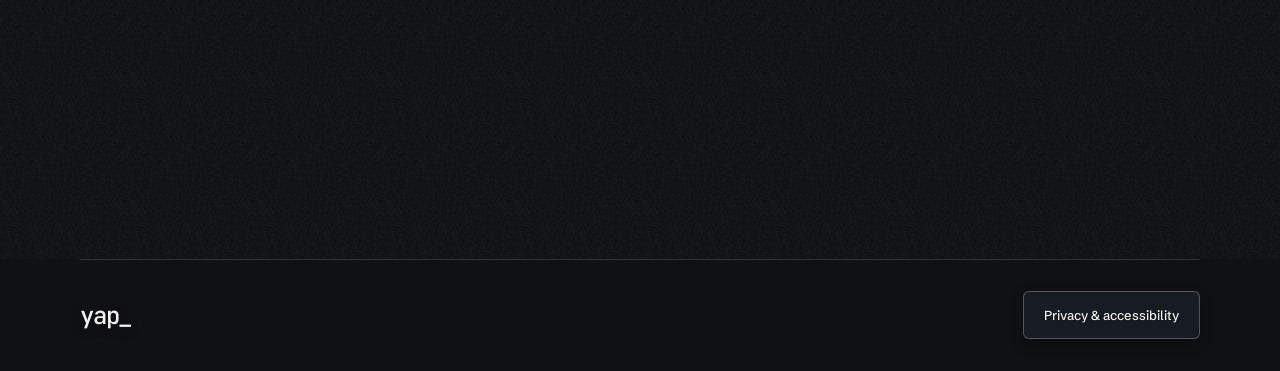
==== commit d13be67e: "Publish animated portfolio with accessible motion controls" ====
--- a/docs/index.html
+++ b/docs/index.html
@@ -14,50 +14,51 @@
   <title>Yap — Independent Developer</title>
   <link rel="icon" href="favicon.svg" type="image/svg+xml">
   <link rel="preload" href="schibsted-latin.woff2" as="font" type="font/woff2" crossorigin>
-  <link rel="stylesheet" href="styles.css?v=15">
-  <script defer src="matrix.js?v=6"></script>
+  <link rel="stylesheet" href="styles.css?v=22">
+  <script defer src="matrix.js?v=8"></script>
+  <script defer src="site.js?v=3"></script>
 </head>
 <body id="top">
   <canvas id="matrix-background" aria-hidden="true"></canvas>
   <a class="skip" href="#main">Skip to content</a>
   <header class="site-header"><div class="frame header-inner">
     <a class="wordmark" href="./" aria-label="Yap, portfolio home" translate="no">yap<span aria-hidden="true">_</span></a>
-    <button class="button motion-toggle" id="matrix-toggle" type="button" aria-label="Decorative animations" aria-pressed="true" hidden>Motion: on</button>
-    <nav aria-label="Main navigation"><a class="button" href="#work">Work</a><a class="button" href="#about">About</a><a class="button" href="https://github.com/yapperyap">GitHub <span aria-hidden="true">↗</span></a></nav>
+    <button class="button motion-toggle" id="matrix-toggle" type="button" aria-label="Toggle Motion" aria-pressed="true" hidden>Toggle Motion</button>
+    <nav aria-label="Main navigation"><a class="button" href="#work">Work</a><a class="button" href="#about">About</a><a class="button icon-button" href="https://github.com/yapperyap" aria-label="GitHub profile" title="GitHub profile"><img class="github-mark" src="github-mark.svg" width="20" height="20" alt="" aria-hidden="true"></a></nav>
+    <details class="mobile-menu"><summary class="button">Menu</summary><nav aria-label="Mobile navigation"><a class="button" href="#work">Work</a><a class="button" href="#about">About</a><a class="button icon-button" href="https://github.com/yapperyap" aria-label="GitHub profile" title="GitHub profile"><img class="github-mark" src="github-mark.svg" width="20" height="20" alt="" aria-hidden="true"></a></nav></details>
   </div></header>
   <main id="main" tabindex="-1">
     <section class="intro frame" aria-labelledby="intro-title">
-      <p class="eyebrow">Yap / Independent developer</p>
+
       <h1 id="intro-title">Software for<br><span>making things.</span></h1>
       <div class="intro-bottom"><p>Creative tools, browser extensions,<br class="desktop-break"> and focused workspaces.</p><div class="intro-actions"><a class="button primary" href="#work">Explore projects <span aria-hidden="true">↓</span></a></div></div>
     </section>
-    <section id="work" class="work" aria-labelledby="work-title">
-      <div class="frame section-heading"><h2 id="work-title">Selected work</h2></div>
+    <section id="work" class="work" aria-label="Projects">
       <article id="dinnerplate" class="project dinnerplate" aria-labelledby="dinnerplate-title">
         <div class="project-inner frame">
-          <div class="project-copy"><h3 id="dinnerplate-title" translate="no">Dinnerplate.party</h3><p class="description">Photo, video, music, and 3D tools. Your projects stay on your device.</p><div class="links"><a class="button" href="https://dinnerplate.party/">Open Dinnerplate <span aria-hidden="true">↗</span></a><a class="button" href="https://github.com/yapperyap/dinnerplate-party">GitHub <span aria-hidden="true">↗</span></a></div></div>
+          <div class="project-copy"><h2 id="dinnerplate-title" translate="no"><a class="project-title-link" href="https://dinnerplate.party/">Dinnerplate.party</a></h2><p class="description">Photo, video, music, and 3D tools. Your projects stay on your device.</p><div class="links"><a class="button" href="https://dinnerplate.party/" aria-label="Open Dinnerplate">Open</a><a class="button icon-button" href="https://github.com/yapperyap/dinnerplate-party" aria-label="Dinnerplate on GitHub" title="Dinnerplate on GitHub"><img class="github-mark" src="github-mark.svg" width="20" height="20" alt="" aria-hidden="true"></a></div></div>
           <div class="project-visual dinner-gallery">
-            <figure class="product-window music-window"><img src="dinnerplate.webp" width="2880" height="1980" alt="Dinnerplate music editor with a multitrack arrangement, beat sequencer, and instrument controls." fetchpriority="high"></figure>
-            <figure class="product-window photo-window"><img src="photo-editor.webp" width="2880" height="1980" alt="Dinnerplate photo editor with brush tools, layers, and adjustment controls." loading="lazy" decoding="async"></figure>
+            <div class="image-halo"><figure class="product-window music-window"><img src="dinnerplate.webp" width="2880" height="1980" alt="Dinnerplate music editor with a multitrack arrangement, beat sequencer, and instrument controls." fetchpriority="high"></figure></div>
+            <div class="image-halo photo-halo"><figure class="product-window photo-window"><img src="photo-editor.webp" width="2880" height="1980" alt="Dinnerplate photo editor with brush tools, layers, and adjustment controls." loading="lazy" decoding="async"></figure></div>
           </div>
         </div>
       </article>
       <article id="flowdesk" class="project flowdesk" aria-labelledby="flowdesk-title">
         <div class="project-inner frame">
-          <div class="project-copy"><h3 id="flowdesk-title" translate="no">FlowDesk</h3><p class="description">Debate flows, speech timers, and portable rounds for LD and PF.</p><div class="links"><a class="button" href="https://flowdesk.party/">Open FlowDesk <span aria-hidden="true">↗</span></a></div></div>
-          <figure class="project-visual product-window"><img src="flowdesk-live.webp" width="2880" height="1980" loading="lazy" decoding="async" alt="FlowDesk debate workspace with speech timers and columns for successive speeches."></figure>
+          <div class="project-copy"><h2 id="flowdesk-title" translate="no"><a class="project-title-link" href="https://flowdesk.party/">FlowDesk</a></h2><p class="description">Debate flows, speech timers, and portable rounds for LD and PF.</p><div class="links"><a class="button" href="https://flowdesk.party/" aria-label="Open FlowDesk">Open</a></div></div>
+          <div class="project-visual image-halo"><figure class="product-window"><img src="flowdesk-live.webp" width="2880" height="1980" loading="lazy" decoding="async" alt="FlowDesk debate workspace with speech timers and columns for successive speeches."></figure></div>
         </div>
       </article>
       <article id="sat-study-room" class="project sat" aria-labelledby="sat-title">
         <div class="project-inner frame">
-          <div class="project-copy"><h3 id="sat-title" translate="no">SAT Study Room</h3><p class="description">Targeted practice, answer explanations, and on-device progress.</p><div class="links"><a class="button" href="https://yapperyap.github.io/sat-study-room/">Start practicing <span aria-hidden="true">↗</span></a><a class="button" href="https://github.com/yapperyap/sat-study-room">GitHub <span aria-hidden="true">↗</span></a></div></div>
-          <figure class="project-visual product-window"><img src="sat-focus-mode.webp" width="2880" height="1980" loading="lazy" decoding="async" alt="SAT Study Room in Focus mode with a reading passage, answer choices, and question navigation."></figure>
+          <div class="project-copy"><h2 id="sat-title" translate="no"><a class="project-title-link" href="https://yapperyap.github.io/sat-study-room/">SAT Study Room</a></h2><p class="description">Targeted practice, answer explanations, and on-device progress.</p><div class="links"><a class="button" href="https://yapperyap.github.io/sat-study-room/" aria-label="Open SAT Study Room">Open</a><a class="button icon-button" href="https://github.com/yapperyap/sat-study-room" aria-label="SAT Study Room on GitHub" title="SAT Study Room on GitHub"><img class="github-mark" src="github-mark.svg" width="20" height="20" alt="" aria-hidden="true"></a></div></div>
+          <div class="project-visual image-halo"><figure class="product-window"><img src="sat-focus-mode.webp" width="2880" height="1980" loading="lazy" decoding="async" alt="SAT Study Room in Focus mode with a reading passage, answer choices, and question navigation."></figure></div>
         </div>
       </article>
       <article id="cachebuddy" class="project cachebuddy" aria-labelledby="cachebuddy-title">
         <div class="project-inner frame">
-          <div class="project-copy"><h3 id="cachebuddy-title" translate="no">CacheBuddy</h3><p class="description">Save pages for offline reading.<br>For Chromium and Firefox.</p><div class="links"><a class="button" href="https://yapperyap.github.io/CacheBuddyExtension/">Get CacheBuddy <span aria-hidden="true">↗</span></a><a class="button" href="https://github.com/yapperyap/CacheBuddyExtension">GitHub <span aria-hidden="true">↗</span></a></div></div>
-          <div class="project-visual cache-image"><figure class="product-window"><img src="cachebuddy.webp" width="1680" height="1527" loading="lazy" decoding="async" alt="CacheBuddy extension showing page and website save options."></figure></div>
+          <div class="project-copy"><h2 id="cachebuddy-title" translate="no"><a class="project-title-link" href="https://yapperyap.github.io/CacheBuddyExtension/">CacheBuddy</a></h2><p class="description">Save pages for offline reading.<br>For Chromium and Firefox.</p><div class="links"><a class="button" href="https://yapperyap.github.io/CacheBuddyExtension/" aria-label="Open CacheBuddy">Open</a><a class="button icon-button" href="https://github.com/yapperyap/CacheBuddyExtension" aria-label="CacheBuddy on GitHub" title="CacheBuddy on GitHub"><img class="github-mark" src="github-mark.svg" width="20" height="20" alt="" aria-hidden="true"></a></div></div>
+          <div class="project-visual cache-image"><div class="image-halo"><figure class="product-window"><img src="cachebuddy.webp" width="1680" height="1527" loading="lazy" decoding="async" alt="CacheBuddy extension showing page and website save options."></figure></div></div>
         </div>
       </article>
     </section>
--- a/docs/styles.css
+++ b/docs/styles.css
@@ -9,6 +9,12 @@
   --gutter: clamp(24px, 6vw, 112px);
   --column-gap: clamp(24px, 4vw, 80px);
   --header-height: 80px;
+  --halo-x: 62.5%;
+  --halo-y: 31.25%;
+  --hover-ease: cubic-bezier(.2,.65,.3,1);
+  --hover-image-scale: 1;
+  --hover-text-scale: 1;
+  --hover-button-scale: 1;
   --mono: 'JetBrains Mono', ui-monospace, monospace;
   font-family: 'Schibsted Grotesk', sans-serif;
   color: var(--ink);
@@ -22,9 +28,15 @@
 ::selection { color: #101114; background: #e8c99d; }
 h1, h2, h3, p, figure { margin: 0; }
 h1, h2, h3 { text-wrap: balance; }
+h1, h2, h3, p, .wordmark { text-shadow: 0 3px 12px #0005; }
 p { text-wrap: pretty; }
+/* Separate scale from the scroll/float transforms. Keeping the transition on
+   the resting state makes leaving as smooth as entering, without reflow. */
+.hover-word { display: inline-block; transform-origin: center center; transition: transform 420ms var(--hover-ease); }
+a:not(.button):not(.wordmark) { display: inline-block; }
 a { color: inherit; text-decoration: none; touch-action: manipulation; }
 a:hover { text-decoration: underline; text-underline-offset: 5px; }
+.project-title-link, .project-title-link:hover, .wordmark, .wordmark:hover { text-decoration: none; }
 :focus-visible { outline: 2px solid #f4d3a4; outline-offset: 5px; }
 img { display: block; width: 100%; max-width: 100%; height: auto; }
 .frame { width: min(calc(100% - var(--gutter) * 2), 1120px); margin-inline: auto; }
@@ -33,56 +45,71 @@
 .site-header { position: sticky; top: 0; z-index: 5; background: var(--ground); }
 .header-inner { min-height: var(--header-height); display: grid; grid-template-columns: 1fr auto auto; grid-template-areas: 'brand motion navigation'; align-items: center; gap: 16px; border-bottom: 1px solid #ffffff19; }
 .header-inner .wordmark { grid-area: brand; justify-self: start; }
-.header-inner nav { grid-area: navigation; }
-.header-inner .motion-toggle { grid-area: motion; width: 156px; white-space: nowrap; }
+.header-inner > nav { grid-area: navigation; }
+.header-inner .motion-toggle { grid-area: motion; white-space: nowrap; }
+.header-inner > .motion-toggle, .header-inner > nav .button, .mobile-menu summary { min-height: 44px; padding: 10px 14px; font: 500 14px/1.4 'Schibsted Grotesk', sans-serif; }
+.mobile-menu { grid-area: navigation; display: none; position: relative; }
+.mobile-menu summary { list-style: none; white-space: nowrap; }
+.mobile-menu summary::-webkit-details-marker { display: none; }
+.mobile-menu nav { position: absolute; top: calc(100% + 16px); right: 0; width: min(260px, calc(100vw - 48px)); padding: 12px; gap: 8px; background: #171c24; border: 1px solid #ffffff35; border-radius: 8px; box-shadow: 0 16px 48px #0007; }
+.mobile-menu:not([open]) nav { display: none; }
+.mobile-menu[open] nav { display: grid; }
+.mobile-menu nav .button { width: 100%; }
+.mobile-menu nav .icon-button { width: 44px; min-width: 44px; justify-self: start; padding: 0; }
 .wordmark { font-family: var(--mono); font-size: 24px; font-weight: 500; letter-spacing: -1.2px; min-height: 44px; display: inline-flex; align-items: center; }
-.wordmark span { color: #e8c99d; }
+.wordmark > span[aria-hidden] { color: #e8c99d; }
 nav { display: flex; gap: 8px; }
-.button { display: inline-flex; align-items: center; justify-content: center; gap: 16px; min-height: 48px; padding: 12px 20px; border: 1px solid #ffffff40; border-radius: 6px; background: #171c22; color: var(--ink); font: 500 14px/1.4 'Schibsted Grotesk', sans-serif; cursor: pointer; touch-action: manipulation; transition: background-color 160ms ease, border-color 160ms ease, transform 160ms ease; }
-.button:hover { background: #2a333e; border-color: #ffffff80; transform: translateY(-2px); text-decoration: none; }
-.button:active { transform: translateY(1px); }
-.button span { transition: transform 160ms ease; }
-.button:hover span { transform: translate(2px, -1px); }
+.button { display: inline-flex; align-items: center; justify-content: center; gap: 16px; min-height: 48px; padding: 12px 20px; border: 1px solid #ffffff40; border-radius: 6px; background: #171c22; color: var(--ink); font: 500 14px/1.4 'Schibsted Grotesk', sans-serif; cursor: pointer; touch-action: manipulation; box-shadow: 0 5px 14px #0004; text-shadow: 0 1px 2px #0002; transform-origin: center center; transition: background-color 160ms ease, border-color 160ms ease, transform 420ms var(--hover-ease), box-shadow 420ms ease; }
+.button:hover { background: #2a333e; border-color: #ffffff80; box-shadow: 0 8px 20px #0006; text-decoration: none; }
 .button[hidden] { display: none; }
 .primary, .project .links .button:first-child, .about .button { background: #eeeae2; border-color: #eeeae2; color: #14191f; }
 .primary:hover, .project .links .button:first-child:hover, .about .button:hover { background: #fffaf0; border-color: #fffaf0; }
 nav .button { min-height: 44px; padding: 10px 16px; font-size: 14px; }
+.button.icon-button { width: 48px; min-width: 48px; padding: 0; flex: 0 0 48px; }
+.header-inner > nav .icon-button { width: 44px; min-width: 44px; padding: 0; flex-basis: 44px; }
+.github-mark { width: 20px; height: 20px; max-width: none; filter: invert(1); }
 .intro { position: relative; z-index: 1; display: flex; flex-direction: column; justify-content: center; min-height: clamp(440px, 50vw, 720px); padding-block: clamp(48px, 6vw, 96px); }
 .eyebrow { font: 400 13px/1.6 var(--mono); color: #cad0d8; margin-bottom: 32px; }
 h1 { font-size: clamp(52px, 7.5vw, 104px); font-weight: 500; line-height: 1.02; letter-spacing: -.055em; }
-h1 span { color: #e8e4dc; }
+h1 > span:not(.hover-word) { color: #e8e4dc; }
 .intro-bottom { display: flex; align-items: end; justify-content: space-between; gap: 32px; margin-top: clamp(32px, 4vw, 64px); }
 .intro-bottom p { color: var(--muted); font-size: clamp(16px, 1.3vw, 20px); line-height: 1.65; }
 .intro-actions { display: flex; align-items: center; flex-wrap: wrap; gap: 12px; }
-.motion-toggle { font-family: var(--mono); font-size: 13px; background: #151a20; }
+.motion-toggle { white-space: nowrap; }
 .section-heading { position: relative; z-index: 1; padding-block: 24px; }
 .section-heading h2 { font: 400 13px/1.6 var(--mono); color: #cad0d8; }
 /* All glows share main's stacking context. No opaque article ground, clipped
    rectangle, or fade-to-black restart can divide one project from the next. */
-main { position: relative; isolation: isolate; z-index: 1; }
+main { position: relative; isolation: isolate; z-index: 1; overflow-x: clip; }
 main::before { content: ''; position: absolute; inset: 0; z-index: -1; pointer-events: none; background: url('gradient-dither.png') repeat; opacity: .035; mix-blend-mode: soft-light; }
 .project { position: relative; scroll-margin-top: 16px; background: transparent; }
-.project::before { content: ''; position: absolute; inset: -45% 0; z-index: -2; pointer-events: none; background-image: radial-gradient(ellipse at 74% 50%, rgb(var(--tint) / .38) 0%, rgb(var(--tint) / .3) 18%, rgb(var(--tint) / .18) 40%, rgb(var(--tint) / .07) 65%, rgb(var(--tint) / .015) 85%, rgb(var(--tint) / 0) 100%), var(--ambient); background-size: 100% 100%; background-repeat: no-repeat; background-blend-mode: screen; mask-image: radial-gradient(ellipse 100% 50% at 65% 50%, #000 0%, #000f 15%, #000d 32%, #0008 52%, #0003 72%, #0001 88%, #0000 100%); }
+/* Glows belong only to image wrappers, never static article backgrounds. */
 .dinnerplate { --ambient: url('dinnerplate-ambient.webp'); --tint: 155 116 71; }
 .flowdesk { --ambient: url('flowdesk-live-ambient.webp'); --tint: 69 131 180; }
 .sat { --ambient: url('sat-focus-mode-ambient.webp'); --tint: 38 91 164; }
 .cachebuddy { --ambient: url('cachebuddy-ambient.webp'); --tint: 46 117 128; }
 .project-inner { position: relative; z-index: 1; display: grid; grid-template-columns: minmax(240px, .75fr) minmax(0, 1.65fr); align-items: center; gap: var(--column-gap); padding-block: clamp(56px, 7vw, 128px); }
 .project-copy { min-width: 0; container-type: inline-size; }
-.project h3 { font-size: clamp(28px, 11cqi, 42px); font-weight: 500; letter-spacing: -.045em; line-height: 1.12; white-space: nowrap; overflow-wrap: normal; }
+.project h2 { font-size: clamp(28px, 11cqi, 42px); font-weight: 500; letter-spacing: -.045em; line-height: 1.12; white-space: nowrap; overflow-wrap: normal; }
 .description { color: #d3dae3; font-size: clamp(16px, 1.1vw, 18px); line-height: 1.7; max-width: 34ch; margin-top: 24px; }
 .links { display: flex; flex-wrap: wrap; gap: 12px; margin-top: 32px; }
 .project-visual { min-width: 0; width: 100%; }
-.product-window { overflow: hidden; border: 1px solid #ffffff38; border-radius: 10px; background: #24272e; box-shadow: 0 24px 64px #02060c55, 0 2px 5px #02060c40; }
+.product-window { position: relative; overflow: hidden; border: 1px solid #ffffff38; border-radius: 10px; background: #24272e; box-shadow: 0 24px 60px #02060c66, 0 5px 14px #02060c55; transform-origin: center; transition: transform 700ms cubic-bezier(.2,.65,.3,1), box-shadow 700ms ease; }
+.product-window > img { border-radius: calc(10px - 1px); }
+/* A halo on each frame, not just on its section: both Dinnerplate screenshots
+   now have their own sampled palette. Preblurred assets avoid live blur work. */
+.image-halo { position: relative; min-width: 0; width: 100%; }
+.image-halo::before { content: ''; position: absolute; inset: -45%; z-index: -1; pointer-events: none; background: var(--image-ambient, var(--ambient)) center / 100% 100% no-repeat; opacity: .65; transform-origin: center center; transition: transform 700ms cubic-bezier(.2,.65,.3,1); mask-image: radial-gradient(ellipse var(--halo-x) var(--halo-x) at 50% 50%, #000d 0%, #000b 22%, #0007 45%, #0003 65%, #0001 82%, #0000 100%); }
+.photo-halo { --image-ambient: url('photo-editor-ambient.webp'); }
 .dinnerplate .project-inner { grid-template-columns: 1fr; gap: 48px; }
-.dinnerplate .project-copy { display: grid; grid-template-columns: minmax(0, .75fr) minmax(0, 1.65fr); column-gap: var(--column-gap); align-items: start; }
-.dinnerplate h3 { grid-column: 1; grid-row: 1 / 3; font-size: clamp(28px, 2.4vw, 38px); }
-.dinnerplate .description { grid-column: 2; margin-top: 0; max-width: 48ch; }
-.dinnerplate .links { grid-column: 2; margin-top: 24px; }
+.dinnerplate .project-copy { display: block; max-width: 640px; }
+.dinnerplate h2 { font-size: clamp(28px, 11cqi, 42px); }
+.dinnerplate .description { margin-top: 24px; max-width: 48ch; }
+.dinnerplate .links { margin-top: 32px; }
 .dinner-gallery { display: grid; grid-template-columns: repeat(2, minmax(0, 1fr)); gap: 24px; align-items: start; }
 .music-window, .photo-window { width: 100%; margin: 0; }
 .cache-image { display: flex; justify-content: center; }
-.cache-image .product-window { width: min(100%, 440px); }
+.cache-image > .image-halo { width: min(100%, 440px); }
 .about { position: relative; z-index: 1; display: grid; grid-template-columns: minmax(240px, .75fr) minmax(0, 1.65fr); gap: var(--column-gap); padding-block: clamp(64px, 7vw, 128px); }
 .about h2 { font-size: clamp(28px, 2.4vw, 40px); font-weight: 500; letter-spacing: -.04em; }
 .about p { color: #d3dae3; font-size: clamp(18px, 1.5vw, 24px); line-height: 1.55; max-width: 40ch; }
@@ -102,7 +129,7 @@
   .description { max-width: 52ch; }
   .project-inner { padding-block: clamp(48px, 7vw, 80px); }
   .dinnerplate .project-copy { max-width: none; grid-template-columns: 1fr; }
-  .dinnerplate h3 { grid-column: auto; grid-row: auto; }
+  .dinnerplate h2 { grid-column: auto; grid-row: auto; }
   .dinnerplate .description { grid-column: auto; margin-top: 20px; }
   .dinnerplate .links { grid-column: auto; }
   .dinnerplate .project-inner { gap: 32px; }
@@ -121,27 +148,25 @@
   .intro-actions .primary { flex: 1; }
   .desktop-break { display: none; }
   .project-inner { gap: 28px; padding-block: 48px; }
-  .project h3 { font-size: clamp(28px, 9cqi, 36px); }
+  .project h2 { font-size: clamp(28px, 9cqi, 36px); }
   .description { margin-top: 16px; }
   .links { gap: 12px; margin-top: 24px; }
-  .links .button { flex: 1; }
+  .links .button:not(.icon-button) { min-width: 96px; }
   .dinner-gallery { grid-template-columns: 1fr; gap: 20px; }
   .product-window { border-radius: 8px; }
-  .cache-image .product-window { width: 100%; max-width: 380px; }
+  .product-window > img { border-radius: 7px; }
+  .cache-image > .image-halo { width: 100%; max-width: 380px; }
   .about { gap: 24px; }
   .site-footer { padding-block: 24px; gap: 12px; }
   .site-footer .button { font-size: 13px; padding-inline: 12px; }
 }
-@media (max-width: 640px) {
-  :root { --header-height: 128px; }
-  .header-inner { grid-template-columns: 1fr auto; grid-template-areas: 'brand motion' 'navigation navigation'; gap: 8px 12px; padding-block: 12px; }
-  .header-inner nav { display: grid; grid-template-columns: repeat(3, minmax(0, 1fr)); width: 100%; gap: 8px; }
-  .header-inner nav .button { width: 100%; }
-}
-@media (max-width: 420px) {
-  .links { flex-direction: column; align-items: stretch; }
-  .links .button { flex: auto; width: 100%; }
-}
+@media (max-width: 760px) {
+  :root { --header-height: 72px; }
+  .header-inner { gap: 8px; }
+  .header-inner:has(.mobile-menu) > nav { display: none; }
+  .mobile-menu { display: block; }
+}
+
 @media (max-width: 360px) {
   .intro-actions { flex-direction: column; align-items: stretch; }
   .intro-actions .primary { flex: auto; }
@@ -150,23 +175,75 @@
   nav .button { padding-inline: 7px; }
 }
 @media (prefers-reduced-motion: no-preference) {
-  html { scroll-behavior: smooth; }
-  .intro h1 { animation: hero-enter 650ms cubic-bezier(.2,.6,.3,1) both; }
-  html[data-motion-paused] .project::before { animation: ambient-breathe 18s ease-in-out infinite; }
-  html[data-motion-paused] .flowdesk::before { animation-delay: -4s; }
-  html[data-motion-paused] .sat::before { animation-delay: -8s; }
-  html[data-motion-paused] .cachebuddy::before { animation-delay: -12s; }
+  html:not([data-motion-paused='true']) { --hover-image-scale: 1.04; --hover-text-scale: 1.025; --hover-button-scale: 1.05; }
+}
+/* The resolved site state is authoritative, including explicit reduced-motion
+   opt-in. Without JavaScript the browser preference remains the default. */
+html[data-motion-paused='false'] { --hover-image-scale: 1.04; --hover-text-scale: 1.025; --hover-button-scale: 1.05; scroll-behavior: smooth; }
+  html[data-motion-paused] .image-halo::before { animation: ambient-breathe 18s ease-in-out infinite; }
+  html[data-motion-paused] .photo-halo::before { animation-delay: -2s; }
+  html[data-motion-paused] .flowdesk .image-halo::before { animation-delay: -4s; }
+  html[data-motion-paused] .sat .image-halo::before { animation-delay: -8s; }
+  html[data-motion-paused] .cachebuddy .image-halo::before { animation-delay: -12s; }
   html[data-motion-paused] .project-copy, html[data-motion-paused] .about > div { animation: content-float 12s ease-in-out infinite; }
   html[data-motion-paused] .project-visual { animation: visual-float 14s ease-in-out infinite; animation-delay: -3s; }
-  html[data-motion-paused] .intro h1 { animation: hero-enter 650ms cubic-bezier(.2,.6,.3,1) both, content-float 12s ease-in-out infinite; }
-  html[data-motion-paused='true'] .project::before,
+  html[data-motion-paused] .button { animation: button-bob 10s ease-in-out infinite; }
+  html[data-motion-paused] .intro .eyebrow,
+  html[data-motion-paused] .intro-bottom > p,
+  html[data-motion-paused] .section-heading h2,
+  html[data-motion-paused] .about h2 { animation: content-float 12s ease-in-out infinite; }
+  html[data-motion-paused] .intro h1 { animation: content-float 12s ease-in-out infinite; }
+
+  html[data-motion-paused='true'] .image-halo::before,
   html[data-motion-paused='true'] .project-copy,
   html[data-motion-paused='true'] .project-visual,
   html[data-motion-paused='true'] .about > div,
-  html[data-motion-paused='true'] .intro h1 { animation-play-state: paused; }
-  @keyframes ambient-breathe { 0%, 100% { opacity: .82; } 50% { opacity: 1; } }
-  @keyframes content-float { 0%, 100% { translate: 0 2px; } 50% { translate: 0 -2px; } }
-  @keyframes visual-float { 0%, 100% { translate: 0 3px; } 50% { translate: 0 -3px; } }
+  html[data-motion-paused='true'] .intro h1,
+  html[data-motion-paused='true'] .button,
+  html[data-motion-paused='true'] .intro .eyebrow,
+  html[data-motion-paused='true'] .intro-bottom > p,
+  html[data-motion-paused='true'] .section-heading h2,
+  html[data-motion-paused='true'] .about h2 { animation-play-state: paused; }
+  html[data-motion-paused] .button:is(:hover, :focus-visible) { animation-play-state: paused; }
+  @keyframes ambient-breathe { 0%, 100% { opacity: .63; } 50% { opacity: .67; } }
+  @keyframes content-float { 0%, 100% { translate: 0 2px; rotate: -.08deg; } 25% { translate: 1px 0; rotate: 0deg; } 50% { translate: 0 -2px; rotate: .08deg; } 75% { translate: -1px 0; rotate: 0deg; } }
+  @keyframes visual-float { 0%, 100% { translate: 0 3px; rotate: -.18deg; } 25% { translate: 1.5px 0; rotate: 0deg; } 50% { translate: 0 -3px; rotate: .18deg; } 75% { translate: -1.5px 0; rotate: 0deg; } }
+  @keyframes button-bob { 0%, 100% { translate: 0 1px; rotate: -.06deg; } 25% { translate: .5px 0; rotate: 0deg; } 50% { translate: 0 -1px; rotate: .06deg; } 75% { translate: -.5px 0; rotate: 0deg; } }
   @keyframes hero-enter { from { opacity: .35; transform: translateY(12px); } to { opacity: 1; transform: translateY(0); } }
-}
-@media (prefers-reduced-motion: reduce) { *, *::before, *::after { transition: none !important; } }
+/* Native view timelines follow the real scroll position—no wheel interception,
+   per-frame JS, opacity hiding, or layout-changing animation. */
+@supports (animation-timeline: view()) {
+    html[data-motion-paused] .project-inner { animation: project-arrive 1s linear both; animation-timeline: view(block); animation-range: entry 0% entry 100%; }
+    html[data-motion-paused] .project-visual { animation: visual-float 14s ease-in-out infinite, image-travel 1s linear both; animation-delay: -3s, 0s; animation-timeline: auto, view(block); animation-range: normal, cover 0% cover 100%; }
+    html[data-motion-paused='true'] .project-inner { animation: none; transform: none; }
+    html[data-motion-paused='true'] .project-visual { animation-name: visual-float, none; animation-timeline: auto, auto; animation-play-state: paused, paused; scale: 1; }
+    @keyframes project-arrive { from { transform: translateY(24px); } to { transform: translateY(0); } }
+    @keyframes image-travel { from { scale: .985; } to { scale: 1.015; } }
+}
+/* Progressive, reversible scene reveals. Focus always exposes interactive
+   content; no JavaScript or disabled motion leaves ordinary visible flow. */
+html[data-motion-paused='false'][data-scroll-scenes='true'] .scene-piece { opacity: 0; transform: translate3d(0, 28px, 0); pointer-events: none; transition: opacity 650ms var(--hover-ease), transform 800ms var(--hover-ease); }
+html[data-motion-paused='false'][data-scroll-scenes='true'] .scene-piece:is(.is-revealed, :focus-within) { opacity: 1; transform: none; pointer-events: auto; }
+html[data-motion-paused='false'][data-scroll-scenes='true'] .scene-piece:focus-within { transition: none; }
+html.scene-setup .scene-piece { transition: none !important; }
+html[data-scroll-scenes='true'] .project-inner { animation: none; transform: none; }
+html[data-motion-paused='false'] .project:is(.scene-candidate, .is-pinned) .project-inner { min-height: calc(100svh - var(--header-height)); padding-block: clamp(24px, 4vh, 48px); }
+html[data-motion-paused='false'] .project.is-pinned { height: calc(var(--scene-height) + 65svh); }
+html[data-motion-paused='false'] .project.is-pinned > .project-inner { position: sticky; top: var(--header-height); }
+@media print {
+  .project.is-pinned { height: auto !important; }
+  .project-inner { position: static !important; min-height: auto !important; }
+  .scene-piece { opacity: 1 !important; transform: none !important; pointer-events: auto !important; }
+}
+@media (hover: hover) and (pointer: fine) {
+  .image-halo:has(.product-window:hover)::before { transform: scale3d(var(--hover-image-scale), var(--hover-image-scale), var(--hover-image-scale)); }
+  .product-window:hover { transform: scale3d(var(--hover-image-scale), var(--hover-image-scale), var(--hover-image-scale)); box-shadow: 0 30px 72px #02060c77, 0 8px 20px #02060c55; }
+  .hover-word:hover { transform: scale3d(var(--hover-text-scale), var(--hover-text-scale), var(--hover-text-scale)); }
+  .button:is(:hover, :focus-visible) { transform: scale3d(var(--hover-button-scale), var(--hover-button-scale), var(--hover-button-scale)); }
+  html[data-motion-paused] .button:is(:hover, :focus-visible) { animation: none; translate: none; rotate: none; }
+}
+html[data-motion-paused='true'] *, html[data-motion-paused='true'] *::before, html[data-motion-paused='true'] *::after { transition: none !important; }
+html[data-motion-paused='true'] .button:is(:hover, :active) { transform: none; }
+@media (prefers-reduced-motion: reduce) {
+  html:not([data-motion-paused='false']) *, html:not([data-motion-paused='false']) *::before, html:not([data-motion-paused='false']) *::after { transition: none !important; }
+}
